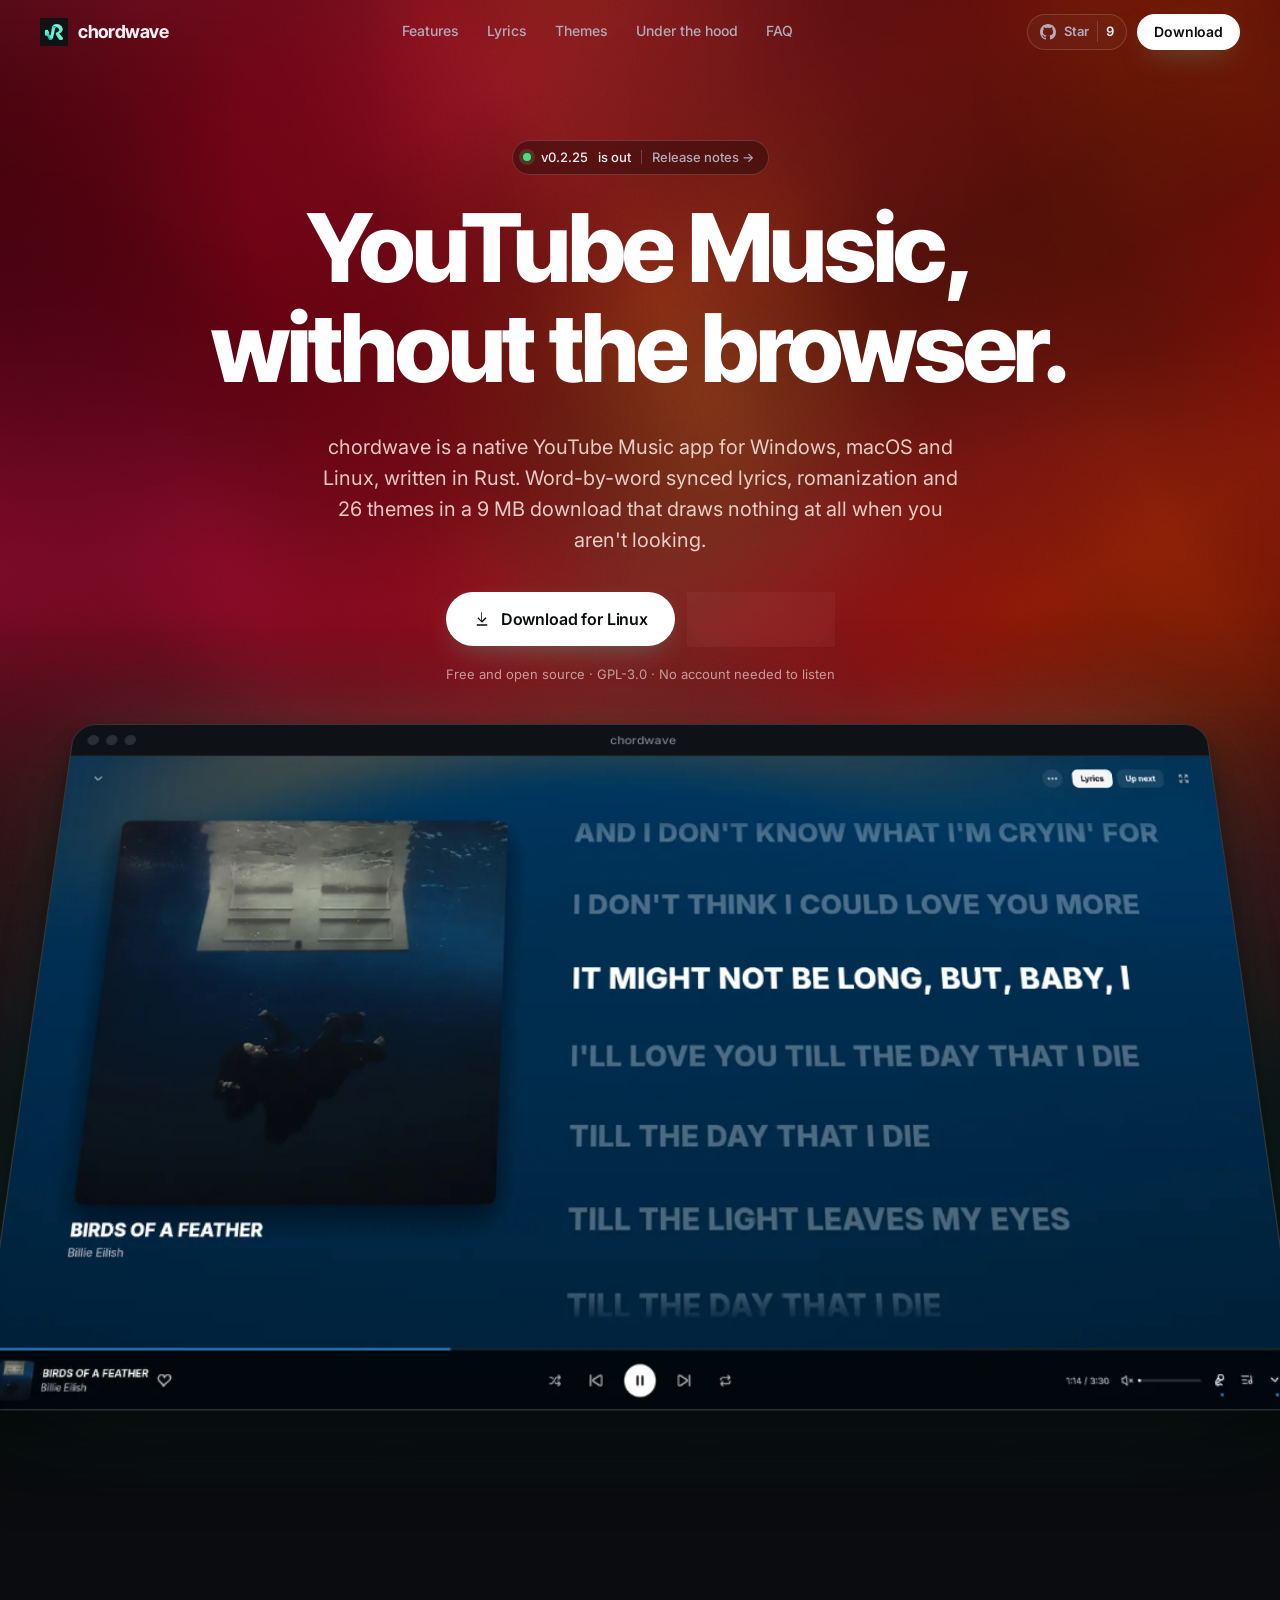
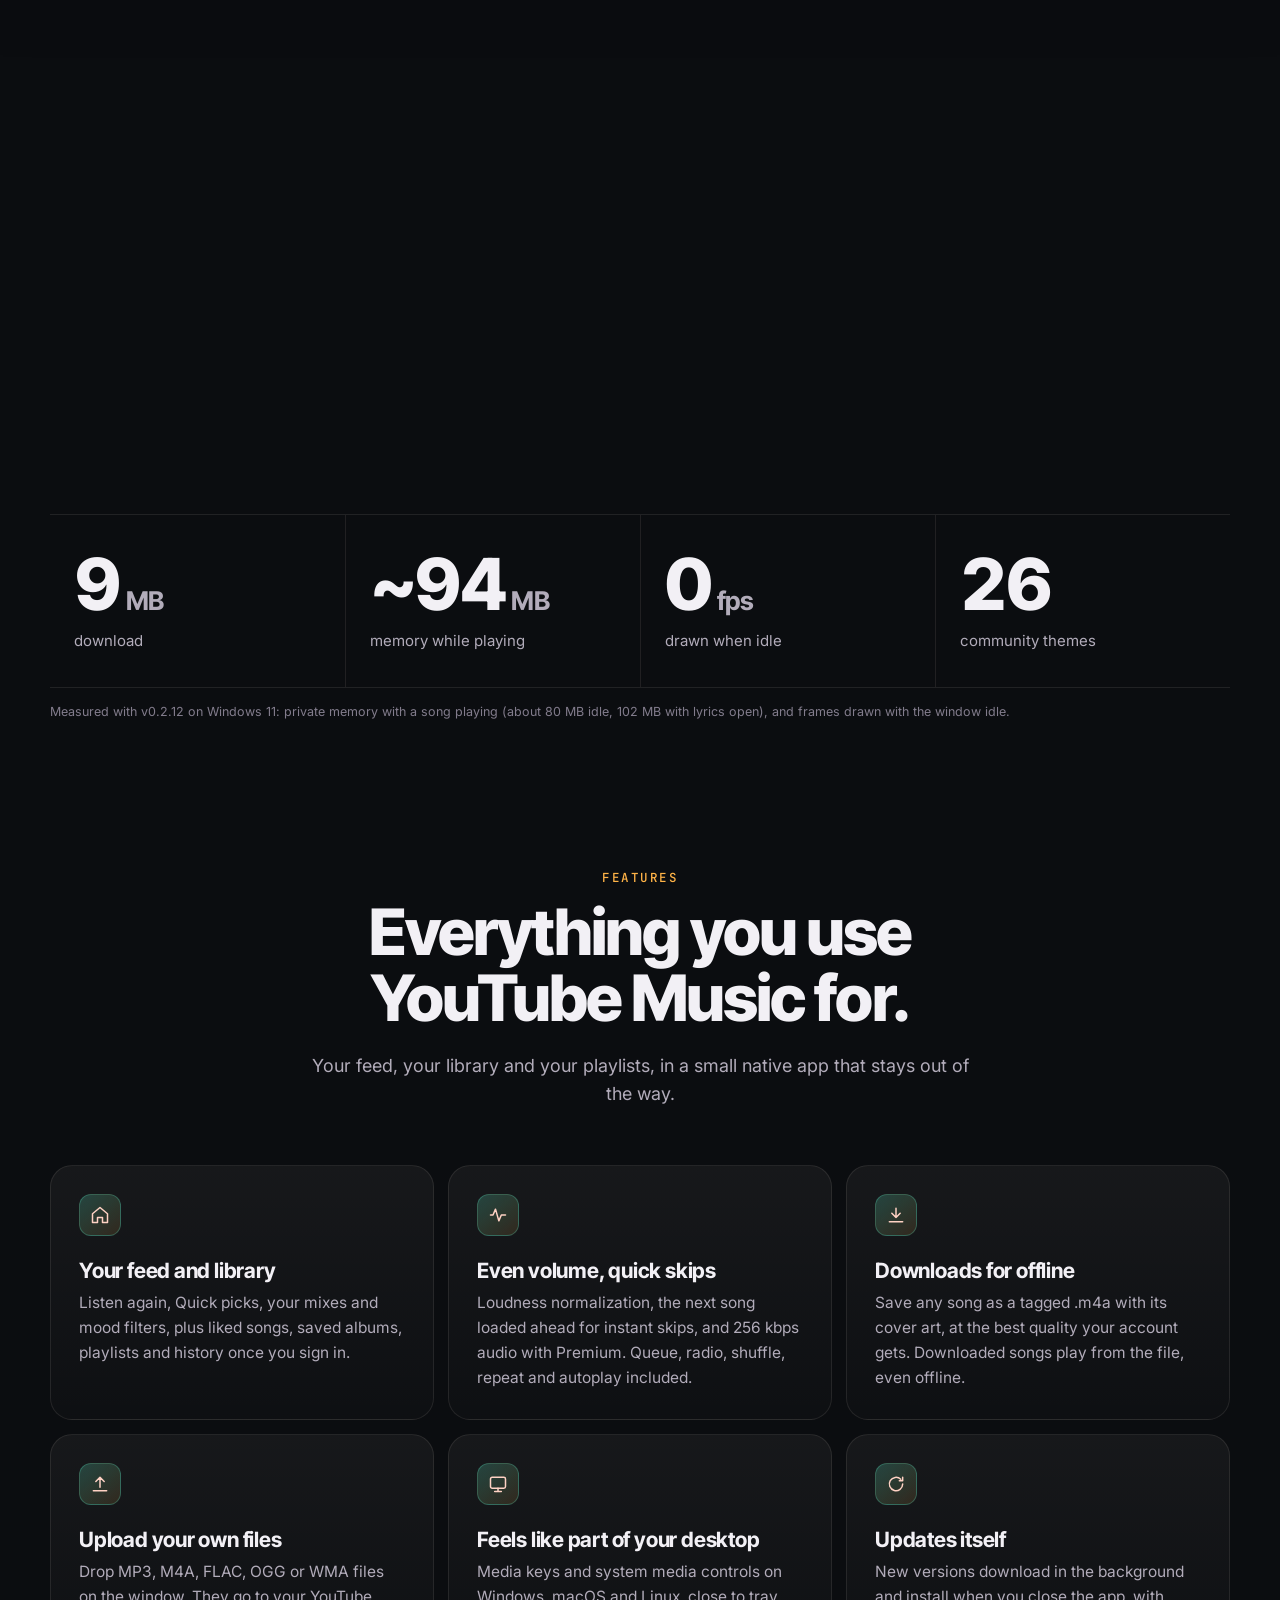
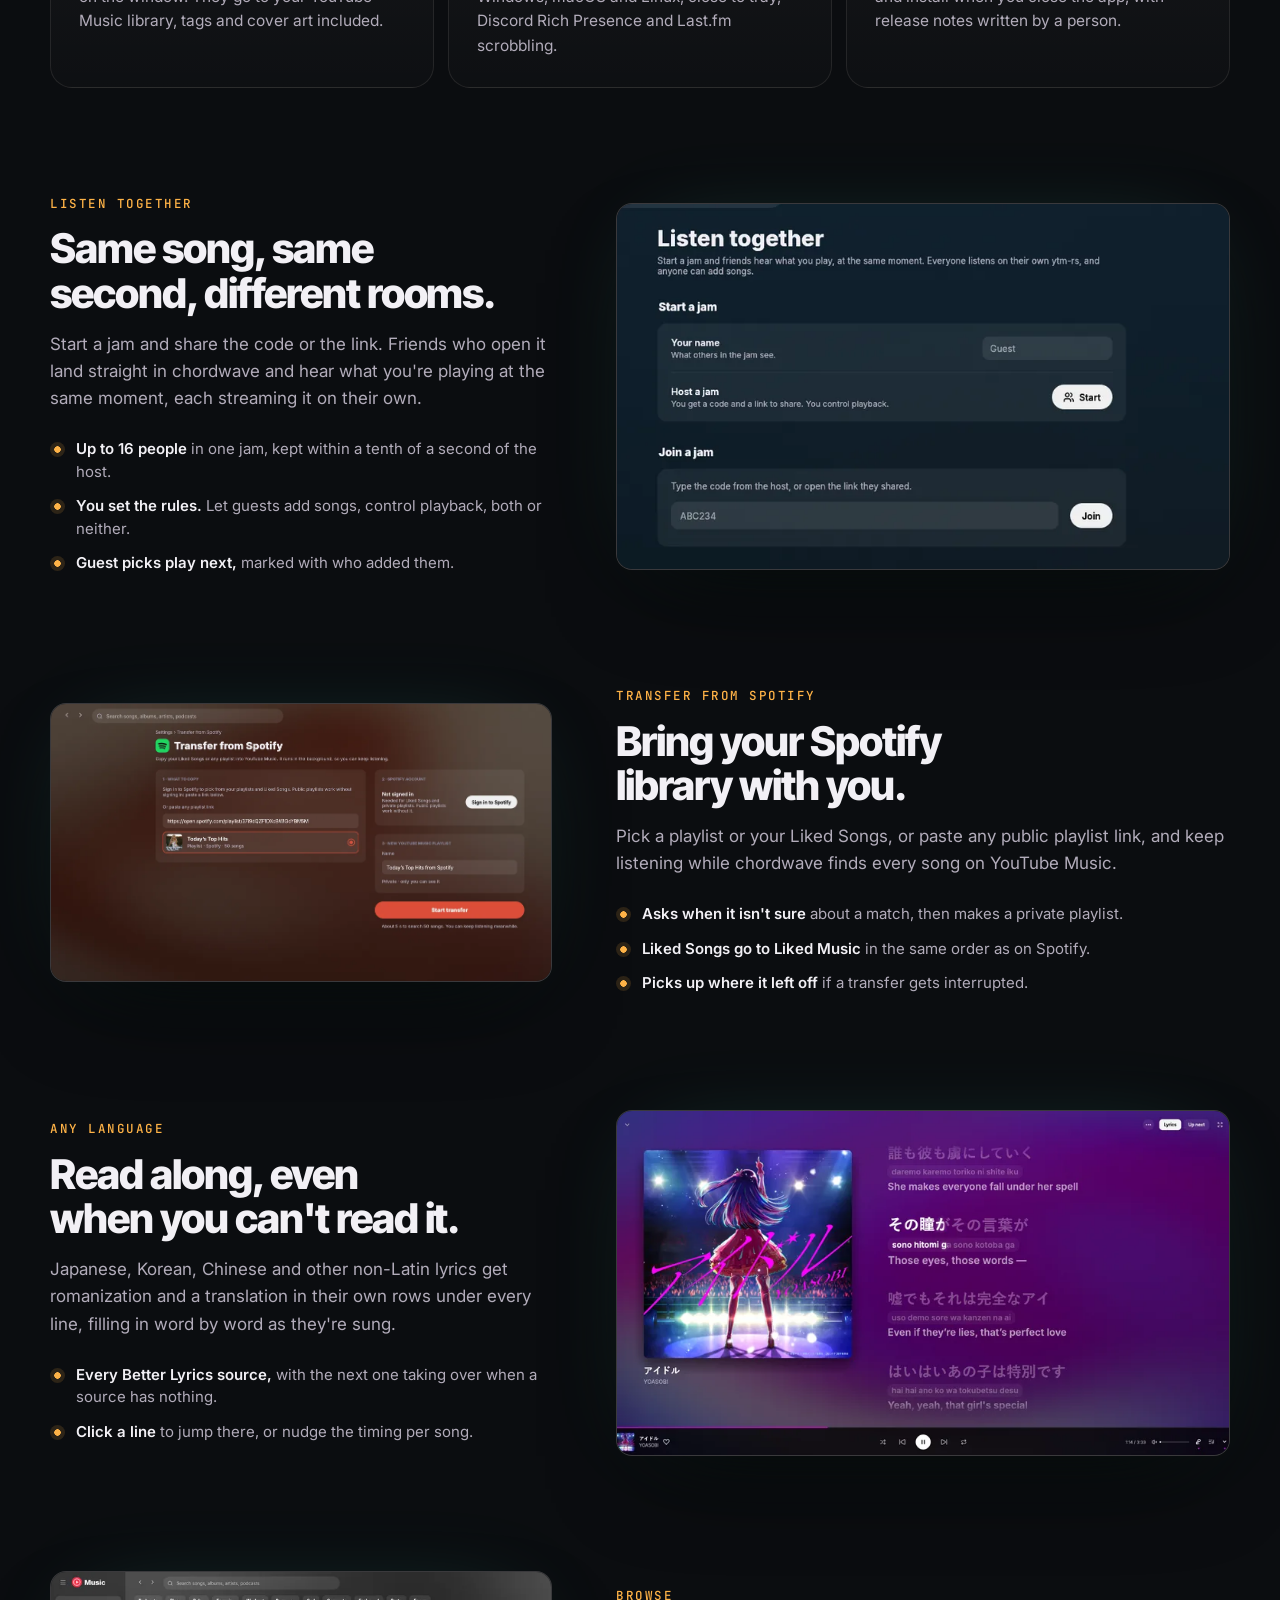
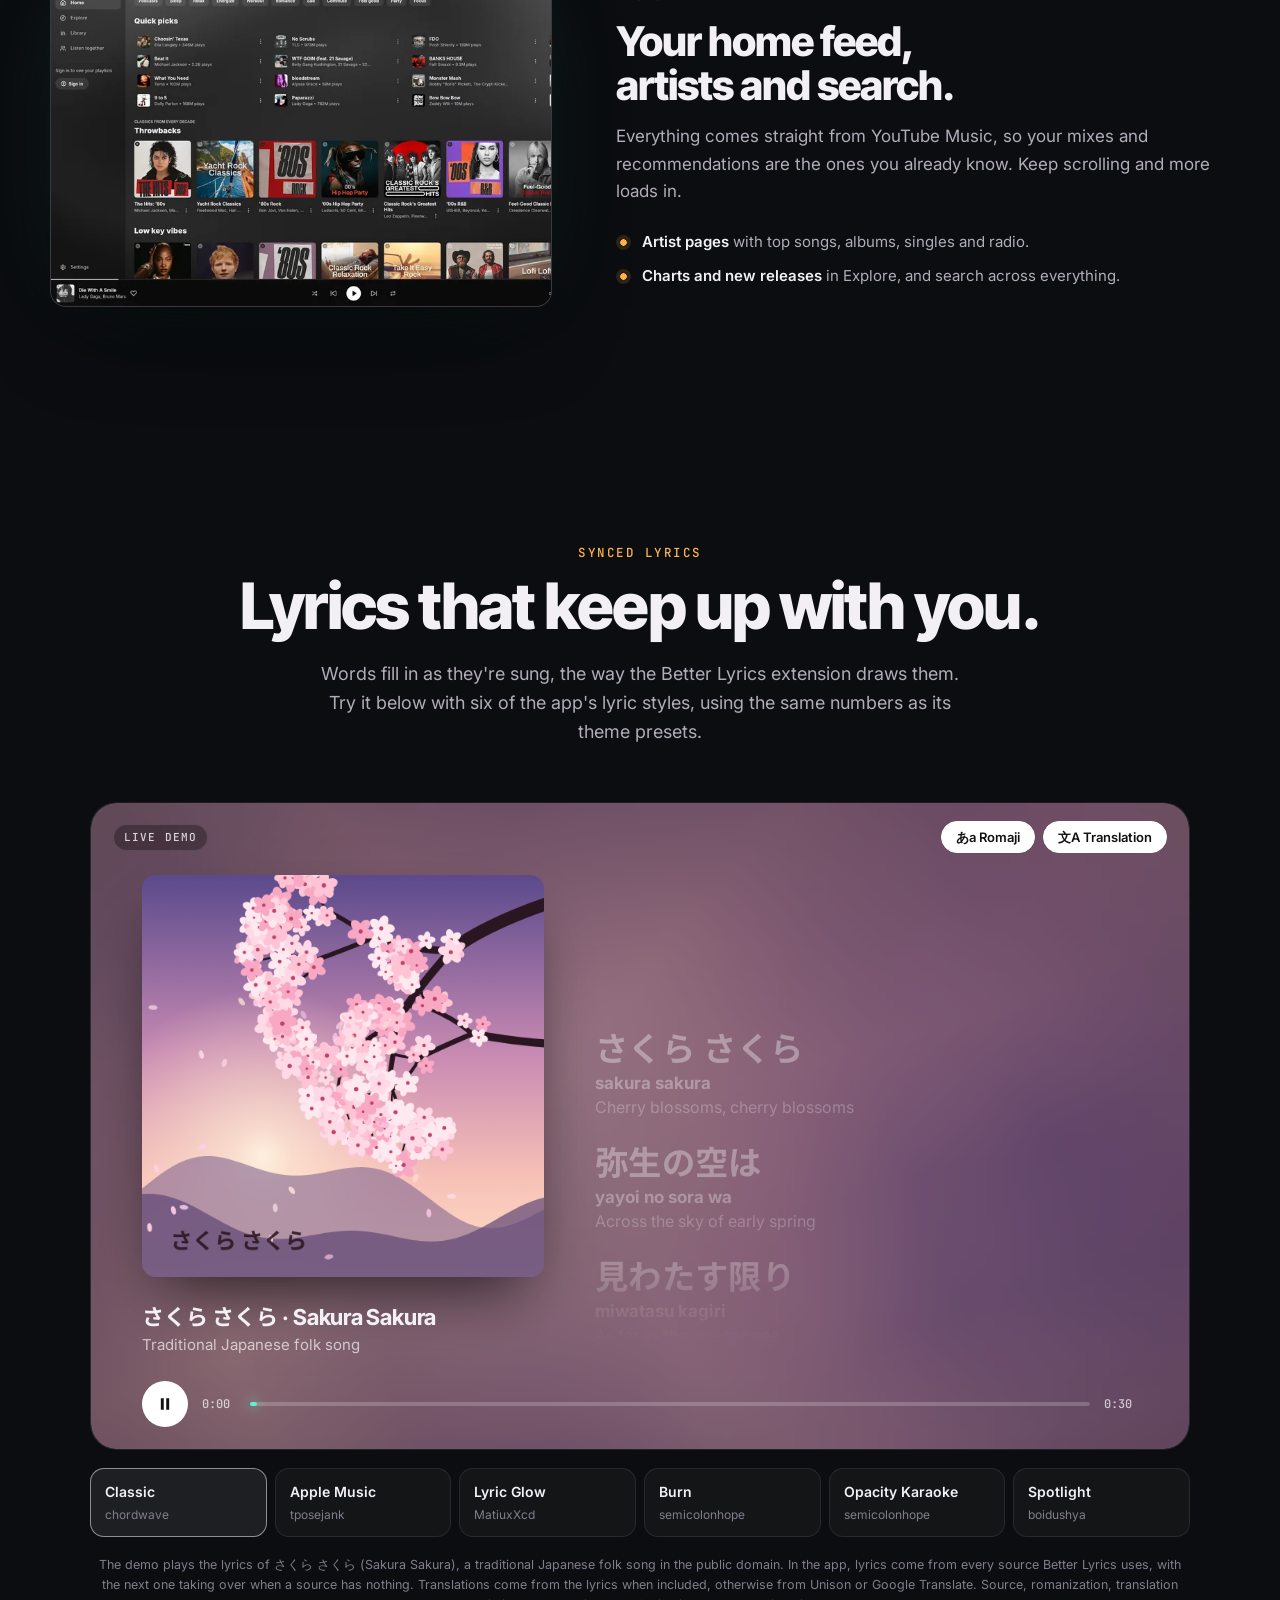
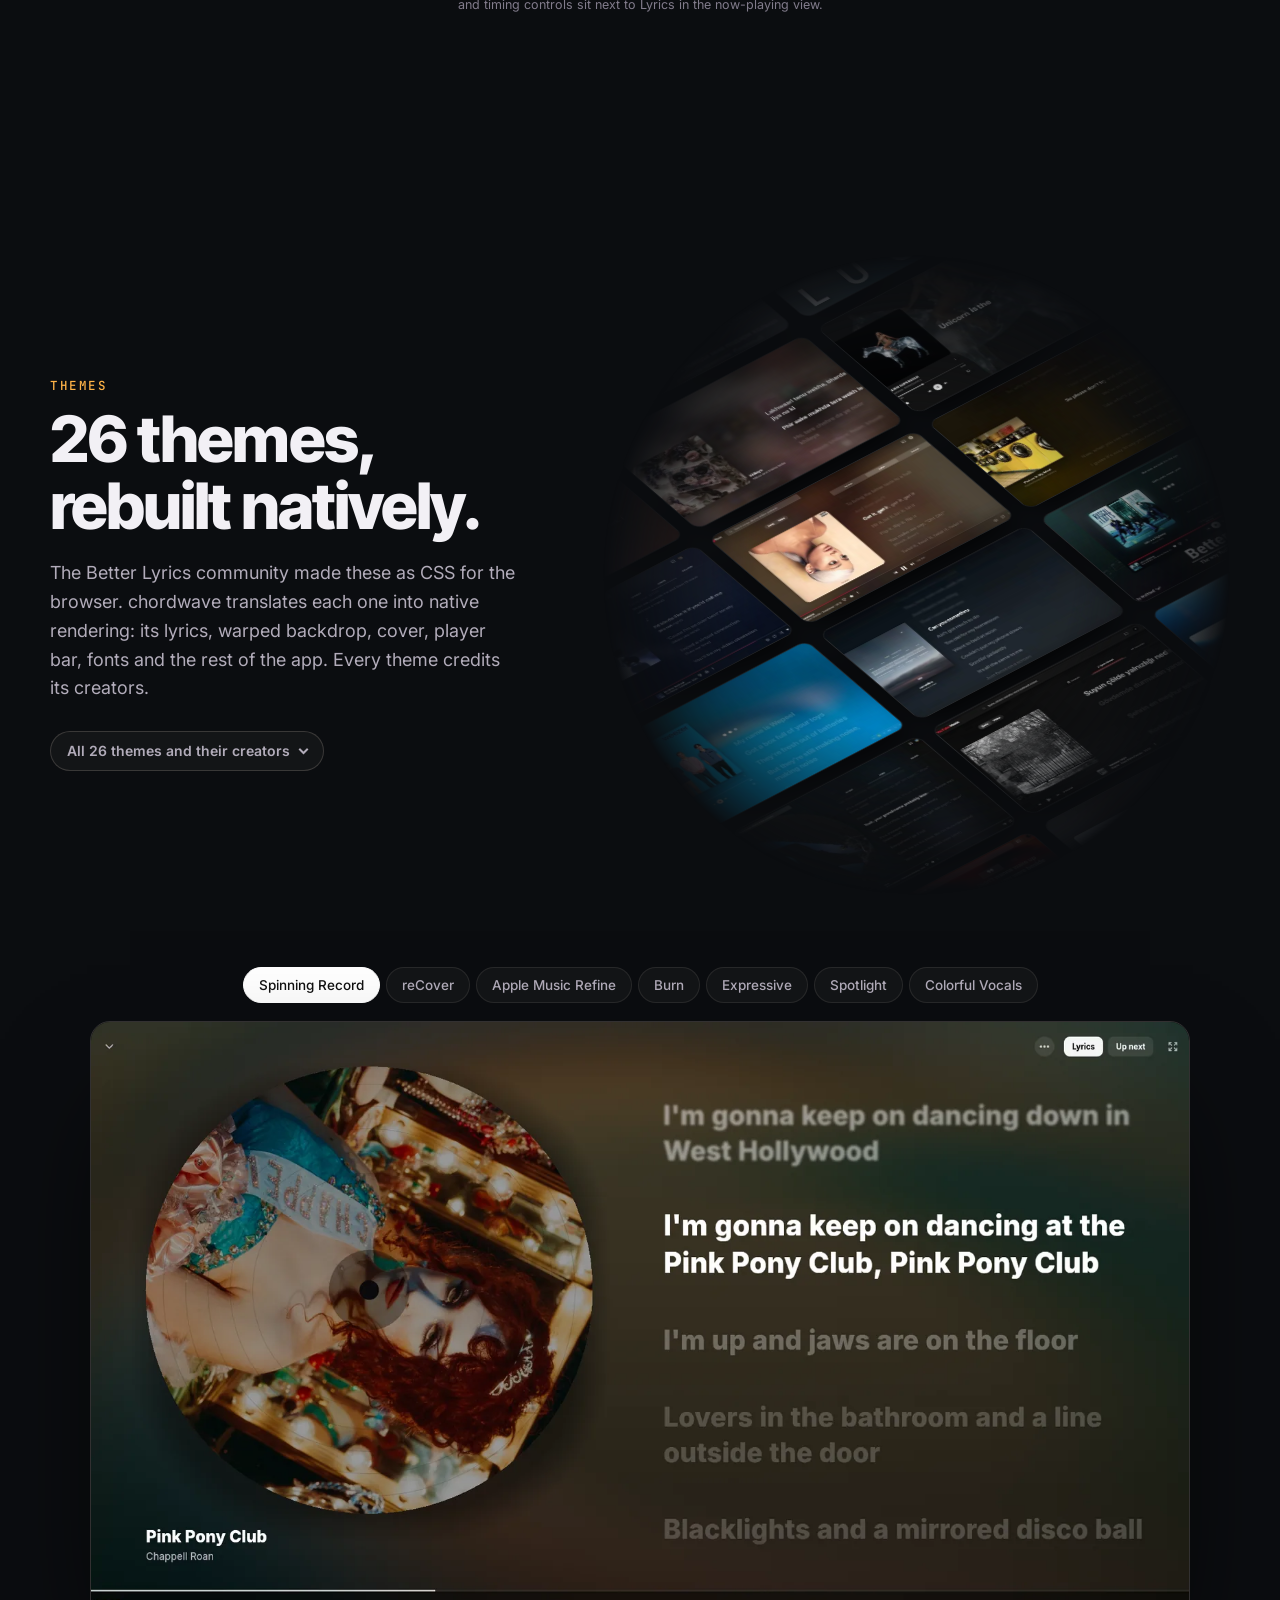
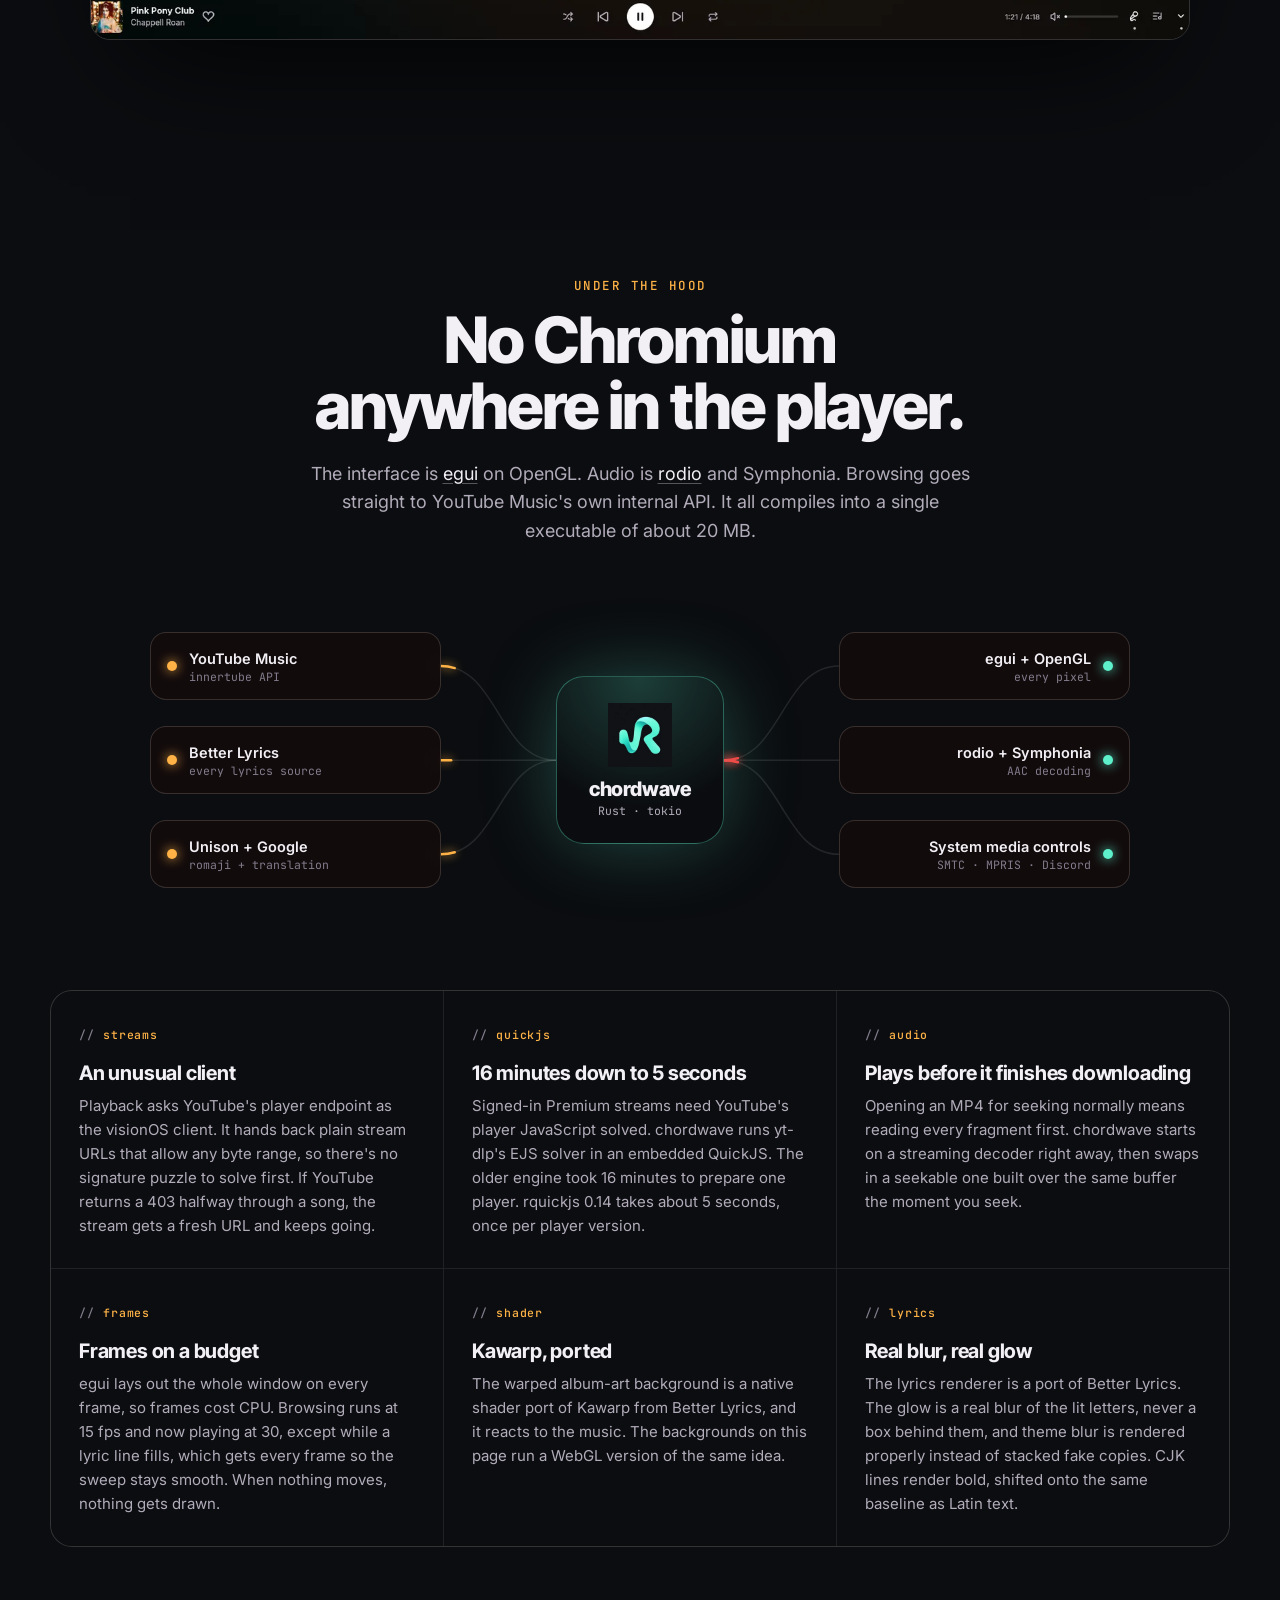
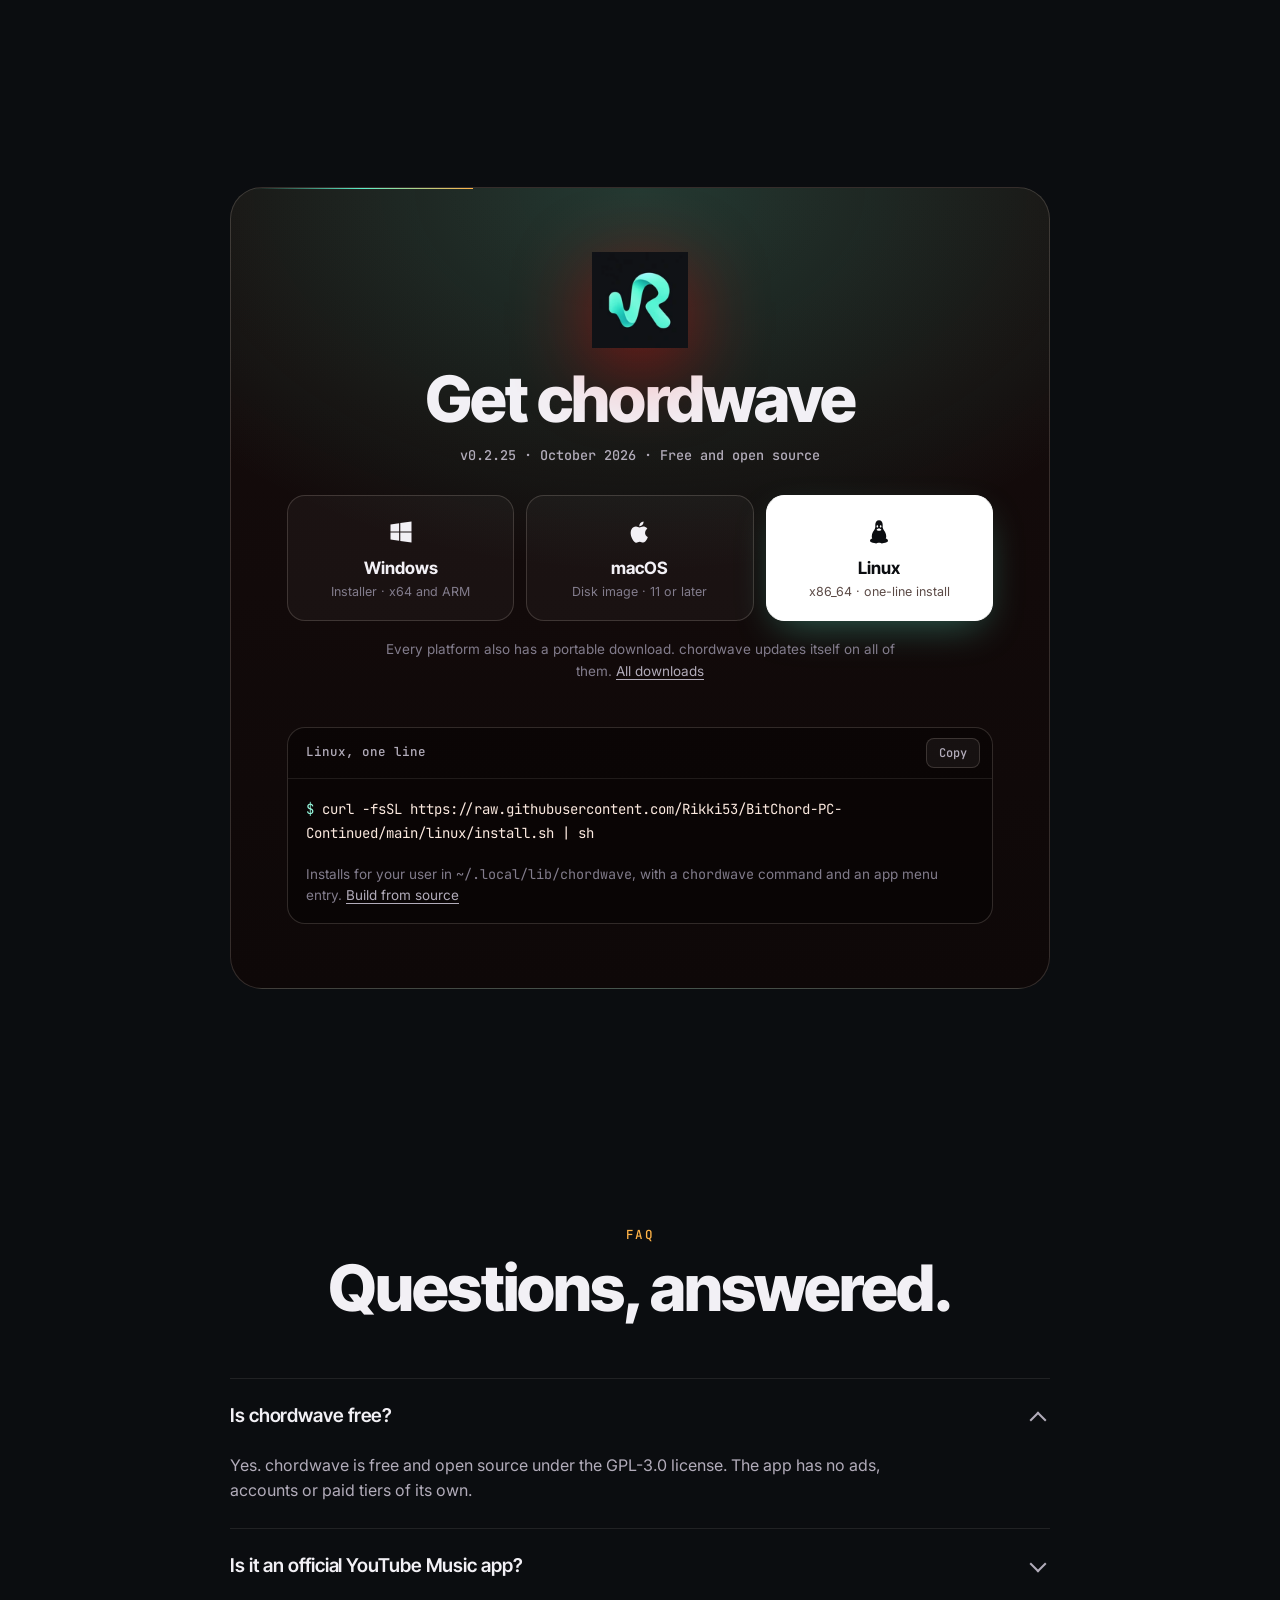
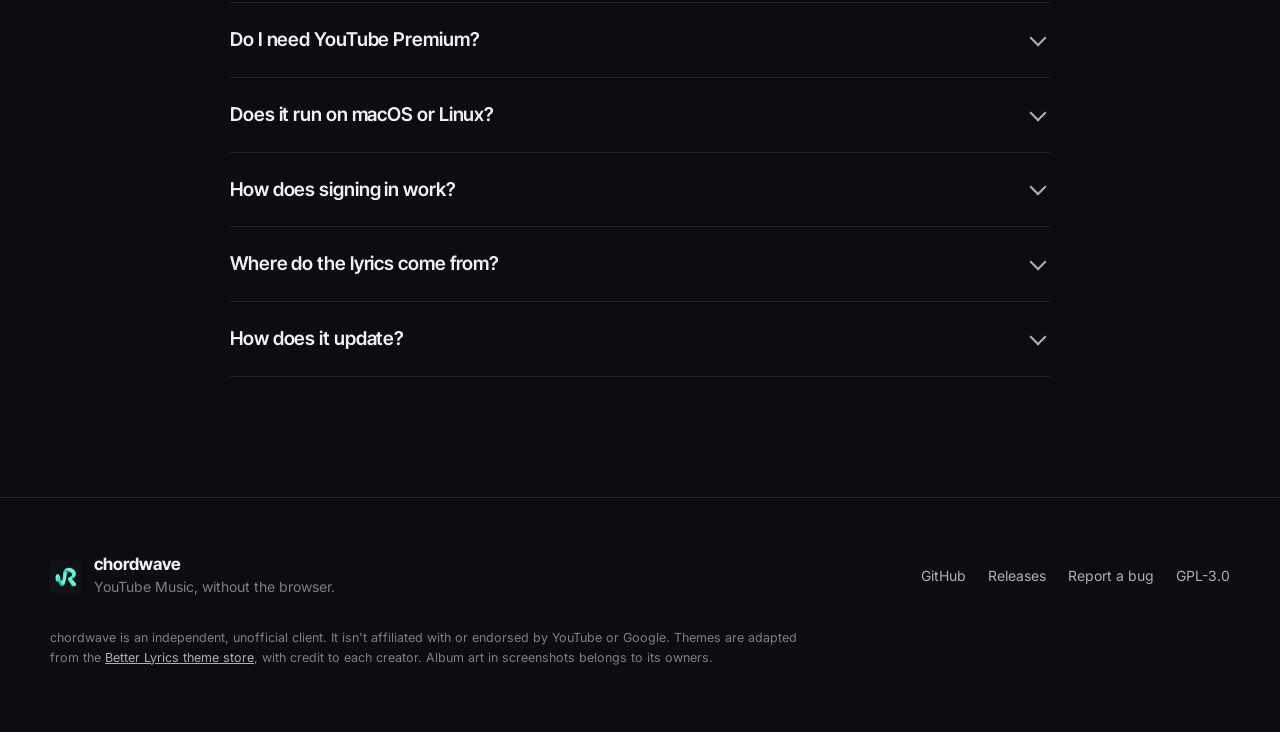
==== docs/index.html @ 3ac6ca69 "Rebrand to ChordWave Rename app, package and all user-facing strings from BitChord to ChordWave; min" ====
<!doctype html>
<html lang="en">
<head>
<meta charset="utf-8">
<meta name="viewport" content="width=device-width, initial-scale=1, viewport-fit=cover">
<title>chordwave: a fast, native YouTube Music desktop app for Windows, macOS and Linux</title>
<meta name="description" content="chordwave is a free, open-source YouTube Music desktop client written in Rust for Windows, macOS and Linux. A 9 MB download with word-by-word synced lyrics, romanization, 26 themes and no Electron.">
<meta name="keywords" content="YouTube Music desktop app, YouTube Music client, YouTube Music Windows, YouTube Music Mac, YouTube Music Linux, native YouTube Music player, Rust music player, egui, synced lyrics, romanized lyrics, Electron alternative, open source">
<link rel="canonical" href="https://rikki53.github.io/BitChord-PC-Continued/">
<meta name="robots" content="index, follow, max-image-preview:large">
<meta name="author" content="Rikki53">
<meta name="theme-color" content="#101216">
<meta name="color-scheme" content="dark">

<meta property="og:type" content="website">
<meta property="og:site_name" content="chordwave">
<meta property="og:title" content="chordwave: YouTube Music, without the browser">
<meta property="og:description" content="A native YouTube Music desktop app for Windows, macOS and Linux, written in Rust. Word-by-word synced lyrics with romanization, 26 themes, free and open source.">
<meta property="og:url" content="https://rikki53.github.io/BitChord-PC-Continued/">
<meta property="og:image" content="https://rikki53.github.io/BitChord-PC-Continued/og.png">
<meta property="og:image:width" content="1200">
<meta property="og:image:height" content="630">
<meta property="og:image:alt" content="chordwave, a native YouTube Music app, showing synced Japanese lyrics with romanization">
<meta name="twitter:card" content="summary_large_image">
<meta name="twitter:title" content="chordwave: YouTube Music, without the browser">
<meta name="twitter:description" content="A native YouTube Music desktop app for Windows, macOS and Linux, written in Rust. Word-by-word lyrics, 26 themes, open source.">
<meta name="twitter:image" content="https://rikki53.github.io/BitChord-PC-Continued/og.png">

<link rel="icon" href="favicon.ico" sizes="any">
<link rel="icon" type="image/png" sizes="32x32" href="favicon-32.png">
<link rel="apple-touch-icon" href="apple-touch-icon.png">
<link rel="manifest" href="site.webmanifest">

<link rel="preconnect" href="https://fonts.googleapis.com">
<link rel="preconnect" href="https://fonts.gstatic.com" crossorigin>
<link rel="stylesheet" href="https://fonts.googleapis.com/css2?family=Inter+Tight:wght@600;700;800;900&family=Inter:wght@400;500;600;700&family=JetBrains+Mono:wght@400;500&display=swap">
<link rel="stylesheet" href="https://fonts.googleapis.com/css2?family=Noto+Sans+JP:wght@500;700&display=swap&text=%E3%81%82%E3%81%84%E3%81%8B%E3%81%8F%E3%81%95%E3%81%96%E3%81%99%E3%81%9A%E3%81%9E%E3%81%9F%E3%81%AB%E3%81%AE%E3%81%AF%E3%81%BF%E3%82%84%E3%82%86%E3%82%89%E3%82%8A%E3%82%8B%E3%82%8F%E3%82%93%E5%87%BA%E5%8C%82%E5%BC%A5%E6%96%87%E7%94%9F%E7%A9%BA%E8%A6%8B%E9%99%90%E9%9B%B2A">
<link rel="stylesheet" href="vendor/lenis.css?v=__V__">
<link rel="stylesheet" href="styles.css?v=__V__">
<link rel="preload" as="image" href="img/app/now-playing-1600.webp" imagesrcset="img/app/now-playing-800.webp 800w, img/app/now-playing-1600.webp 1600w" imagesizes="(max-width: 1100px) 100vw, 1100px">

<script type="application/ld+json">
{
  "@context": "https://schema.org",
  "@graph": [
    {
      "@type": "SoftwareApplication",
      "@id": "https://rikki53.github.io/BitChord-PC-Continued/#app",
      "name": "chordwave",
      "alternateName": "chordwave YouTube Music client",
      "description": "A fast, lightweight, native YouTube Music desktop client written in Rust with egui and rodio. Word-by-word synced lyrics with romanization and translation, 26 themes, 256 kbps audio with Premium, uploads, listening together, Spotify playlist transfer, Discord Rich Presence and automatic updates.",
      "applicationCategory": "MultimediaApplication",
      "applicationSubCategory": "Music player",
      "operatingSystem": "Windows, macOS, Linux",
      "softwareVersion": "0.2.25",
      "url": "https://rikki53.github.io/BitChord-PC-Continued/",
      "downloadUrl": "https://github.com/Rikki53/BitChord-PC-Continued/releases/latest",
      "installUrl": "https://github.com/Rikki53/BitChord-PC-Continued/releases/latest",
      "license": "https://www.gnu.org/licenses/gpl-3.0.html",
      "isAccessibleForFree": true,
      "image": "https://rikki53.github.io/BitChord-PC-Continued/og.png",
      "screenshot": [
        "https://rikki53.github.io/BitChord-PC-Continued/img/app/now-playing-1600.webp",
        "https://rikki53.github.io/BitChord-PC-Continued/img/app/jp-1600.webp",
        "https://rikki53.github.io/BitChord-PC-Continued/img/app/spinning-record-1600.webp"
      ],
      "offers": { "@type": "Offer", "price": "0", "priceCurrency": "USD" },
      "author": { "@type": "Person", "name": "Rikki53", "url": "https://github.com/Rikki53" },
      "sameAs": ["https://github.com/Rikki53/BitChord-PC-Continued"]
    },
    {
      "@type": "SoftwareSourceCode",
      "name": "chordwave",
      "codeRepository": "https://github.com/Rikki53/BitChord-PC-Continued",
      "programmingLanguage": "Rust",
      "license": "https://www.gnu.org/licenses/gpl-3.0.html",
      "targetProduct": { "@id": "https://rikki53.github.io/BitChord-PC-Continued/#app" }
    },
    {
      "@type": "WebSite",
      "name": "chordwave",
      "url": "https://rikki53.github.io/BitChord-PC-Continued/"
    },
    {
      "@type": "FAQPage",
      "mainEntity": [
        { "@type": "Question", "name": "Is chordwave free?", "acceptedAnswer": { "@type": "Answer", "text": "Yes. chordwave is free and open source under the GPL-3.0 license. There are no ads, accounts or paid tiers in the app itself." } },
        { "@type": "Question", "name": "Is chordwave an official YouTube Music app?", "acceptedAnswer": { "@type": "Answer", "text": "No. chordwave is an unofficial client built by an independent developer. It talks to the same services music.youtube.com uses, so changes on YouTube's side can occasionally affect playback, sign-in or lyrics." } },
        { "@type": "Question", "name": "Do I need YouTube Premium to use chordwave?", "acceptedAnswer": { "@type": "Answer", "text": "No. You can browse, search and play without signing in. Signing in unlocks your home feed, library, likes and history. If your account has Premium, Premium-only songs play natively and everything plays at 256 kbps." } },
        { "@type": "Question", "name": "Does chordwave run on macOS or Linux?", "acceptedAnswer": { "@type": "Answer", "text": "Yes. Every release has a Windows installer, a macOS disk image for Apple silicon and Intel (macOS 11 or later), and a Linux build with a one-line installer. Each platform also has a portable download." } },
        { "@type": "Question", "name": "Where do the synced lyrics come from?", "acceptedAnswer": { "@type": "Answer", "text": "Synced lyrics come from every source the Better Lyrics extension uses, including Better Lyrics, Unison, Musixmatch and LRCLib. If one has nothing for a song, the next takes over. Romanization and translations for Japanese, Korean, Chinese and other non-Latin lyrics come from the lyrics when they include them, otherwise from Unison or Google Translate." } },
        { "@type": "Question", "name": "How does chordwave update?", "acceptedAnswer": { "@type": "Answer", "text": "The installed app checks GitHub for new releases, downloads them in the background and installs when you close it. You can also restart to update right away, or turn updates off in Settings." } }
      ]
    }
  ]
}
</script>
</head>
<body>
<a class="skip" href="#main">Skip to content</a>

<header class="nav" id="nav">
  <a class="nav__brand" href="#top" aria-label="chordwave home">
    <img src="icon-192.png" alt="" width="28" height="28">
    <span>chordwave</span>
  </a>
  <nav class="nav__links" aria-label="Sections">
    <a href="#features">Features</a>
    <a href="#lyrics">Lyrics</a>
    <a href="#themes">Themes</a>
    <a href="#engine">Under the hood</a>
    <a href="#faq">FAQ</a>
  </nav>
  <div class="nav__actions">
    <a class="gh-pill" href="https://github.com/Rikki53/BitChord-PC-Continued" rel="noopener" aria-label="chordwave on GitHub">
      <svg viewBox="0 0 16 16" width="16" height="16" aria-hidden="true"><path fill="currentColor" d="M8 0C3.58 0 0 3.58 0 8c0 3.54 2.29 6.53 5.47 7.59.4.07.55-.17.55-.38 0-.19-.01-.82-.01-1.49-2.01.37-2.53-.49-2.69-.94-.09-.23-.48-.94-.82-1.13-.28-.15-.68-.52-.01-.53.63-.01 1.08.58 1.23.82.72 1.21 1.87.87 2.33.66.07-.52.28-.87.51-1.07-1.78-.2-3.64-.89-3.64-3.95 0-.87.31-1.59.82-2.15-.08-.2-.36-1.02.08-2.12 0 0 .67-.21 2.2.82.64-.18 1.32-.27 2-.27.68 0 1.36.09 2 .27 1.53-1.04 2.2-.82 2.2-.82.44 1.1.16 1.92.08 2.12.51.56.82 1.27.82 2.15 0 3.07-1.87 3.75-3.65 3.95.29.25.54.73.54 1.48 0 1.07-.01 1.93-.01 2.2 0 .21.15.46.55.38A8.013 8.013 0 0016 8c0-4.42-3.58-8-8-8z"/></svg>
      <span class="gh-pill__label">Star</span>
      <span class="gh-pill__count" data-stars>9</span>
    </a>
    <a class="btn btn--sm btn--primary" href="#download">Download</a>
  </div>
</header>

<main id="main">

<!-- ============ HERO ============ -->
<section class="hero" id="top" aria-labelledby="hero-title">
  <canvas class="hero__bg" data-warp="hero" aria-hidden="true"></canvas>
  <div class="hero__grain" aria-hidden="true"></div>
  <div class="hero__inner">
    <a class="chip" href="https://github.com/Rikki53/BitChord-PC-Continued/releases/latest" rel="noopener">
      <span class="chip__dot"></span>
      <span data-version>v0.2.25</span> is out
      <span class="chip__sep"></span>
      <span class="chip__more">Release notes →</span>
    </a>
    <h1 class="hero__title karaoke" id="hero-title">
      <span class="kline"><span class="kw">YouTube</span> <span class="kw">Music,</span></span>
      <span class="kline"><span class="kw">without</span> <span class="kw">the</span> <span class="kw">browser.</span></span>
    </h1>
    <p class="hero__sub">
      chordwave is a native YouTube Music app for Windows, macOS and Linux, written in Rust. Word-by-word synced lyrics, romanization and 26 themes in a 9&nbsp;MB download that draws nothing at all when you aren't looking.
    </p>
    <div class="hero__cta">
      <a class="btn btn--primary btn--lg" href="#download" data-dl>
        <svg viewBox="0 0 24 24" width="18" height="18" aria-hidden="true"><path fill="currentColor" d="M12 3v11.17l4.59-4.58L18 11l-6 6-6-6 1.41-1.41L11 14.17V3zM5 19h14v2H5z"/></svg>
        <span data-os-label>Download</span>
      </a>
      <a class="btn btn--ghost btn--lg" href="https://github.com/Rikki53/BitChord-PC-Continued" rel="noopener">View source</a>
    </div>
    <p class="hero__meta">Free and open source · GPL-3.0 · No account needed to listen</p>
  </div>

  <div class="scrollframe" data-scrollframe>
    <div class="scrollframe__stage">
      <figure class="device" data-device>
        <div class="device__bar" aria-hidden="true"><i></i><i></i><i></i><span>chordwave</span></div>
        <img src="img/app/now-playing-1600.webp" srcset="img/app/now-playing-800.webp 800w, img/app/now-playing-1600.webp 1600w" sizes="(max-width: 1100px) 100vw, 1100px" width="1600" height="881" alt="chordwave now playing BIRDS OF A FEATHER by Billie Eilish, with word-by-word synced lyrics over an animated album-art background" fetchpriority="high">
      </figure>
    </div>
  </div>
</section>

<!-- ============ STATS ============ -->
<section class="stats" aria-label="By the numbers">
  <div class="stats__grid">
    <div class="stat"><span class="stat__num"><b data-tick="9">0</b><small>MB</small></span><span class="stat__label">download</span></div>
    <div class="stat"><span class="stat__num"><b data-tick="94" data-prefix="~">0</b><small>MB</small></span><span class="stat__label">memory while playing</span></div>
    <div class="stat"><span class="stat__num"><b data-tick="0">0</b><small>fps</small></span><span class="stat__label">drawn when idle</span></div>
    <div class="stat"><span class="stat__num"><b data-tick="26">0</b></span><span class="stat__label">community themes</span></div>
  </div>
  <p class="stats__note">Measured with v0.2.12 on Windows 11: private memory with a song playing (about 80&nbsp;MB idle, 102&nbsp;MB with lyrics open), and frames drawn with the window idle.</p>
</section>

<!-- ============ FEATURES ============ -->
<section class="section" id="features" aria-labelledby="features-title">
  <div class="section__head">
    <p class="eyebrow">Features</p>
    <h2 id="features-title">Everything you use YouTube Music for.</h2>
    <p class="lede">Your feed, your library and your playlists, in a small native app that stays out of the way.</p>
  </div>

  <div class="bento">
    <article class="card" data-glow>
      <span class="card__icon" aria-hidden="true"><svg viewBox="0 0 24 24"><path d="M3 10.5 12 3l9 7.5V21h-6v-6H9v6H3z"/></svg></span>
      <h3>Your feed and library</h3>
      <p>Listen again, Quick picks, your mixes and mood filters, plus liked songs, saved albums, playlists and history once you sign in.</p>
    </article>
    <article class="card" data-glow>
      <span class="card__icon" aria-hidden="true"><svg viewBox="0 0 24 24"><path d="M3 12h3l3-7 4 14 3-7h5"/></svg></span>
      <h3>Even volume, quick skips</h3>
      <p>Loudness normalization, the next song loaded ahead for instant skips, and 256 kbps audio with Premium. Queue, radio, shuffle, repeat and autoplay included.</p>
    </article>
    <article class="card" data-glow>
      <span class="card__icon" aria-hidden="true"><svg viewBox="0 0 24 24"><path d="M12 4v11m0 0-5-5m5 5 5-5M4 20h16"/></svg></span>
      <h3>Downloads for offline</h3>
      <p>Save any song as a tagged .m4a with its cover art, at the best quality your account gets. Downloaded songs play from the file, even offline.</p>
    </article>
    <article class="card" data-glow>
      <span class="card__icon" aria-hidden="true"><svg viewBox="0 0 24 24"><path d="M12 16V4m0 0-5 5m5-5 5 5M4 20h16"/></svg></span>
      <h3>Upload your own files</h3>
      <p>Drop MP3, M4A, FLAC, OGG or WMA files on the window. They go to your YouTube Music library, tags and cover art included.</p>
    </article>
    <article class="card" data-glow>
      <span class="card__icon" aria-hidden="true"><svg viewBox="0 0 24 24"><rect x="3" y="4" width="18" height="13" rx="2"/><path d="M8 21h8M12 17v4"/></svg></span>
      <h3>Feels like part of your desktop</h3>
      <p>Media keys and system media controls on Windows, macOS and Linux, close to tray, Discord Rich Presence and Last.fm scrobbling.</p>
    </article>
    <article class="card" data-glow>
      <span class="card__icon" aria-hidden="true"><svg viewBox="0 0 24 24"><path d="M20 12a8 8 0 1 1-2.34-5.66M20 4v4h-4"/></svg></span>
      <h3>Updates itself</h3>
      <p>New versions download in the background and install when you close the app, with release notes written by a person.</p>
    </article>
  </div>

  <div class="rows">
    <article class="row">
      <div class="row__copy">
        <p class="eyebrow">Listen together</p>
        <h3>Same song, same second, different rooms.</h3>
        <p>Start a jam and share the code or the link. Friends who open it land straight in chordwave and hear what you're playing at the same moment, each streaming it on their own.</p>
        <ul class="feat__list">
          <li><b>Up to 16 people</b> in one jam, kept within a tenth of a second of the host.</li>
          <li><b>You set the rules.</b> Let guests add songs, control playback, both or neither.</li>
          <li><b>Guest picks play next,</b> marked with who added them.</li>
        </ul>
      </div>
      <figure class="row__shot">
        <img src="img/app/jam-770.webp" srcset="img/app/jam-385.webp 385w, img/app/jam-770.webp 770w" sizes="(max-width: 900px) 92vw, 620px" width="770" height="459" loading="lazy" alt="The Listen together page in chordwave: host a jam with your name, or join one with a code">
      </figure>
    </article>

    <article class="row row--flip">
      <div class="row__copy">
        <p class="eyebrow">Transfer from Spotify</p>
        <h3>Bring your Spotify library with you.</h3>
        <p>Pick a playlist or your Liked Songs, or paste any public playlist link, and keep listening while chordwave finds every song on YouTube Music.</p>
        <ul class="feat__list">
          <li><b>Asks when it isn't sure</b> about a match, then makes a private playlist.</li>
          <li><b>Liked Songs go to Liked Music</b> in the same order as on Spotify.</li>
          <li><b>Picks up where it left off</b> if a transfer gets interrupted.</li>
        </ul>
      </div>
      <figure class="row__shot">
        <img src="img/app/transfer-1105.webp" srcset="img/app/transfer-553.webp 553w, img/app/transfer-1105.webp 1105w" sizes="(max-width: 900px) 92vw, 620px" width="1105" height="612" loading="lazy" alt="The Transfer from Spotify page in chordwave with a public playlist link pasted in, Today&apos;s Top Hits picked, and the new YouTube Music playlist named after it">
      </figure>
    </article>

    <article class="row">
      <div class="row__copy">
        <p class="eyebrow">Any language</p>
        <h3>Read along, even when you can't read it.</h3>
        <p>Japanese, Korean, Chinese and other non-Latin lyrics get romanization and a translation in their own rows under every line, filling in word by word as they're sung.</p>
        <ul class="feat__list">
          <li><b>Every Better Lyrics source,</b> with the next one taking over when a source has nothing.</li>
          <li><b>Click a line</b> to jump there, or nudge the timing per song.</li>
        </ul>
      </div>
      <figure class="row__shot">
        <img src="img/app/jp-1600.webp" srcset="img/app/jp-800.webp 800w, img/app/jp-1600.webp 1600w" sizes="(max-width: 900px) 92vw, 620px" width="1600" height="900" loading="lazy" alt="Now playing アイドル (Idol) by YOASOBI, with Japanese lyrics filling word by word, romaji in a pill and an English translation under each line">
      </figure>
    </article>

    <article class="row row--flip">
      <div class="row__copy">
        <p class="eyebrow">Browse</p>
        <h3>Your home feed, artists and search.</h3>
        <p>Everything comes straight from YouTube Music, so your mixes and recommendations are the ones you already know. Keep scrolling and more loads in.</p>
        <ul class="feat__list">
          <li><b>Artist pages</b> with top songs, albums, singles and radio.</li>
          <li><b>Charts and new releases</b> in Explore, and search across everything.</li>
        </ul>
      </div>
      <figure class="row__shot">
        <img src="img/app/home-tall-1440.webp" srcset="img/app/home-tall-720.webp 720w, img/app/home-tall-1440.webp 1440w" sizes="(max-width: 900px) 92vw, 620px" width="1440" height="960" loading="lazy" alt="chordwave home page with mood filters, Quick picks and throwback mixes">
      </figure>
    </article>
  </div>
</section>

<!-- ============ LYRICS DEMO ============ -->
<section class="section lyrics" id="lyrics" aria-labelledby="lyrics-title">
  <div class="section__head">
    <p class="eyebrow">Synced lyrics</p>
    <h2 id="lyrics-title">Lyrics that keep up with you.</h2>
    <p class="lede">Words fill in as they're sung, the way the Better Lyrics extension draws them. Try it below with six of the app's lyric styles, using the same numbers as its theme presets.</p>
  </div>

  <div class="player" data-player data-theme="classic">
    <canvas class="player__bg" data-warp="player" aria-hidden="true"></canvas>
    <div class="player__scrim" aria-hidden="true"></div>
    <div class="player__top">
      <span class="player__badge">Live demo</span>
      <div class="player__toggles">
        <button class="pill" type="button" data-toggle="romaji" aria-pressed="true">あa Romaji</button>
        <button class="pill" type="button" data-toggle="trans" aria-pressed="true">文A Translation</button>
      </div>
    </div>
    <div class="player__body">
      <div class="player__art">
        <canvas class="player__cover" data-cover width="512" height="512" role="img" aria-label="Cherry blossom artwork for Sakura Sakura"></canvas>
        <div class="player__meta">
          <strong lang="ja">さくら さくら <span lang="en">· Sakura Sakura</span></strong>
          <span>Traditional Japanese folk song</span>
        </div>
      </div>
      <div class="player__lyrics" data-lyrics aria-live="off">
        <div class="lyr__track" data-track></div>
      </div>
    </div>
    <div class="player__bar">
      <button class="playbtn" type="button" data-play aria-label="Pause">
        <svg class="i-pause" viewBox="0 0 24 24" width="20" height="20" aria-hidden="true"><path fill="currentColor" d="M7 5h3.5v14H7zM13.5 5H17v14h-3.5z"/></svg>
        <svg class="i-play" viewBox="0 0 24 24" width="20" height="20" aria-hidden="true"><path fill="currentColor" d="M8 5.5v13l11-6.5z"/></svg>
      </button>
      <span class="player__time" data-time>0:00</span>
      <div class="player__progress" data-progress role="slider" aria-label="Seek" aria-valuemin="0" aria-valuemax="100" aria-valuenow="0" tabindex="0"><i data-fill></i></div>
      <span class="player__time" data-dur>0:30</span>
    </div>
  </div>

  <div class="themepick" role="radiogroup" aria-label="Lyric style">
    <button type="button" role="radio" aria-checked="true" data-style="classic"><b>Classic</b><span>chordwave</span></button>
    <button type="button" role="radio" aria-checked="false" data-style="apple"><b>Apple Music</b><span>tposejank</span></button>
    <button type="button" role="radio" aria-checked="false" data-style="glow"><b>Lyric Glow</b><span>MatiuxXcd</span></button>
    <button type="button" role="radio" aria-checked="false" data-style="burn"><b>Burn</b><span>semicolonhope</span></button>
    <button type="button" role="radio" aria-checked="false" data-style="karaoke"><b>Opacity Karaoke</b><span>semicolonhope</span></button>
    <button type="button" role="radio" aria-checked="false" data-style="spotlight"><b>Spotlight</b><span>boidushya</span></button>
  </div>
  <p class="fineprint">The demo plays the lyrics of さくら さくら (Sakura Sakura), a traditional Japanese folk song in the public domain. In the app, lyrics come from every source Better Lyrics uses, with the next one taking over when a source has nothing. Translations come from the lyrics when included, otherwise from Unison or Google Translate. Source, romanization, translation and timing controls sit next to Lyrics in the now-playing view.</p>
</section>

<!-- ============ THEMES ============ -->
<section class="section themes" id="themes" aria-labelledby="themes-title">
  <div class="themes__split">
    <div class="themes__copy">
      <p class="eyebrow">Themes</p>
      <h2 id="themes-title">26 themes, rebuilt natively.</h2>
      <p class="lede">The Better Lyrics community made these as CSS for the browser. chordwave translates each one into native rendering: its lyrics, warped backdrop, cover, player bar, fonts and the rest of the app. Every theme credits its creators.</p>
      <details class="themes__all">
      <summary>All 26 themes and their creators</summary>
      <ul class="themes__names" aria-label="Included themes">
        <li><b>Apple Music</b><span>tposejank</span></li>
        <li><b>Apple Music Refine</b><span>ankit008-mishra</span></li>
        <li><b>AppleTify</b><span>a-dogann</span></li>
        <li><b>Better-YTM</b><span>WolftheE</span></li>
        <li><b>Burn</b><span>semicolonhope</span></li>
        <li><b>Clarity</b><span>Al Farrizi</span></li>
        <li><b>Colorful Vocals</b><span>adaliea</span></li>
        <li><b>Darky</b><span>ankit008-mishra</span></li>
        <li><b>Dynamic Background</b><span>chengggit</span></li>
        <li><b>EqualTweaks</b><span>thejosuep</span></li>
        <li><b>Even Better Lyrics Plus</b><span>boidushya, noah</span></li>
        <li><b>Expressive</b><span>decipher3114</span></li>
        <li><b>Glassy Blur</b><span>ankit008-mishra</span></li>
        <li><b>Lucid</b><span>drago-oo</span></li>
        <li><b>Lyric Glow</b><span>MatiuxXcd</span></li>
        <li><b>Minimal</b><span>semicolonhope</span></li>
        <li><b>Minimalism Music</b><span>notacoderlols</span></li>
        <li><b>ModernPlayer</b><span>snw-mint</span></li>
        <li><b>Opacity Based Karaoke</b><span>semicolonhope</span></li>
        <li><b>reCover</b><span>mukeenanyafiq</span></li>
        <li><b>Spicy for YouTube Music</b><span>olafix52</span></li>
        <li><b>Spinning Record</b><span>Xtremerspro</span></li>
        <li><b>Spotifont</b><span>mukeenanyafiq</span></li>
        <li><b>Spotlight</b><span>boidushya</span></li>
        <li><b>Sustain</b><span>boidushya</span></li>
        <li><b>YouTube TV</b><span>mukeenanyafiq</span></li>
      </ul>
      </details>
    </div>
    <div class="marquee3d" aria-hidden="true">
      <div class="marquee3d__plane">
        <div class="marquee3d__col" style="--dur:46s">
          <img src="img/themes/apple-music.webp" alt="" width="480" height="300" decoding="async">
          <img src="img/themes/clarity-theme.webp" alt="" width="480" height="300" decoding="async">
          <img src="img/themes/eblp.webp" alt="" width="480" height="300" decoding="async">
          <img src="img/themes/minimal.webp" alt="" width="480" height="300" decoding="async">
          <img src="img/themes/spicy-for-ytm.webp" alt="" width="480" height="300" decoding="async">
          <img src="img/themes/youtube-tv-theme.webp" alt="" width="480" height="300" decoding="async">
          <img src="img/themes/apple-music.webp" alt="" width="480" height="300" decoding="async">
          <img src="img/themes/clarity-theme.webp" alt="" width="480" height="300" decoding="async">
          <img src="img/themes/eblp.webp" alt="" width="480" height="300" decoding="async">
          <img src="img/themes/minimal.webp" alt="" width="480" height="300" decoding="async">
          <img src="img/themes/spicy-for-ytm.webp" alt="" width="480" height="300" decoding="async">
          <img src="img/themes/youtube-tv-theme.webp" alt="" width="480" height="300" decoding="async">
          <img src="img/themes/apple-music.webp" alt="" width="480" height="300" decoding="async">
          <img src="img/themes/clarity-theme.webp" alt="" width="480" height="300" decoding="async">
          <img src="img/themes/eblp.webp" alt="" width="480" height="300" decoding="async">
          <img src="img/themes/minimal.webp" alt="" width="480" height="300" decoding="async">
          <img src="img/themes/spicy-for-ytm.webp" alt="" width="480" height="300" decoding="async">
          <img src="img/themes/youtube-tv-theme.webp" alt="" width="480" height="300" decoding="async">
          <img src="img/themes/apple-music.webp" alt="" width="480" height="300" decoding="async">
          <img src="img/themes/clarity-theme.webp" alt="" width="480" height="300" decoding="async">
          <img src="img/themes/eblp.webp" alt="" width="480" height="300" decoding="async">
          <img src="img/themes/minimal.webp" alt="" width="480" height="300" decoding="async">
          <img src="img/themes/spicy-for-ytm.webp" alt="" width="480" height="300" decoding="async">
          <img src="img/themes/youtube-tv-theme.webp" alt="" width="480" height="300" decoding="async">
        </div>
        <div class="marquee3d__col" style="--dur:60s">
          <img src="img/themes/colorful-vocals.webp" alt="" width="480" height="300" decoding="async">
          <img src="img/themes/expressive.webp" alt="" width="480" height="300" decoding="async">
          <img src="img/themes/minimalism-music.webp" alt="" width="480" height="300" decoding="async">
          <img src="img/themes/spinning-record.webp" alt="" width="480" height="300" decoding="async">
          <img src="img/themes/apple-music-v3.webp" alt="" width="480" height="300" decoding="async">
          <img src="img/themes/colorful-vocals.webp" alt="" width="480" height="300" decoding="async">
          <img src="img/themes/expressive.webp" alt="" width="480" height="300" decoding="async">
          <img src="img/themes/minimalism-music.webp" alt="" width="480" height="300" decoding="async">
          <img src="img/themes/spinning-record.webp" alt="" width="480" height="300" decoding="async">
          <img src="img/themes/apple-music-v3.webp" alt="" width="480" height="300" decoding="async">
          <img src="img/themes/colorful-vocals.webp" alt="" width="480" height="300" decoding="async">
          <img src="img/themes/expressive.webp" alt="" width="480" height="300" decoding="async">
          <img src="img/themes/minimalism-music.webp" alt="" width="480" height="300" decoding="async">
          <img src="img/themes/spinning-record.webp" alt="" width="480" height="300" decoding="async">
          <img src="img/themes/apple-music-v3.webp" alt="" width="480" height="300" decoding="async">
          <img src="img/themes/colorful-vocals.webp" alt="" width="480" height="300" decoding="async">
          <img src="img/themes/expressive.webp" alt="" width="480" height="300" decoding="async">
          <img src="img/themes/minimalism-music.webp" alt="" width="480" height="300" decoding="async">
          <img src="img/themes/spinning-record.webp" alt="" width="480" height="300" decoding="async">
          <img src="img/themes/apple-music-v3.webp" alt="" width="480" height="300" decoding="async">
        </div>
        <div class="marquee3d__col" style="--dur:52s">
          <img src="img/themes/glassy-blur.webp" alt="" width="480" height="300" decoding="async">
          <img src="img/themes/modern-player.webp" alt="" width="480" height="300" decoding="async">
          <img src="img/themes/spotifont.webp" alt="" width="480" height="300" decoding="async">
          <img src="img/themes/ad-nextgen.webp" alt="" width="480" height="300" decoding="async">
          <img src="img/themes/darky.webp" alt="" width="480" height="300" decoding="async">
          <img src="img/themes/glassy-blur.webp" alt="" width="480" height="300" decoding="async">
          <img src="img/themes/modern-player.webp" alt="" width="480" height="300" decoding="async">
          <img src="img/themes/spotifont.webp" alt="" width="480" height="300" decoding="async">
          <img src="img/themes/ad-nextgen.webp" alt="" width="480" height="300" decoding="async">
          <img src="img/themes/darky.webp" alt="" width="480" height="300" decoding="async">
          <img src="img/themes/glassy-blur.webp" alt="" width="480" height="300" decoding="async">
          <img src="img/themes/modern-player.webp" alt="" width="480" height="300" decoding="async">
          <img src="img/themes/spotifont.webp" alt="" width="480" height="300" decoding="async">
          <img src="img/themes/ad-nextgen.webp" alt="" width="480" height="300" decoding="async">
          <img src="img/themes/darky.webp" alt="" width="480" height="300" decoding="async">
          <img src="img/themes/glassy-blur.webp" alt="" width="480" height="300" decoding="async">
          <img src="img/themes/modern-player.webp" alt="" width="480" height="300" decoding="async">
          <img src="img/themes/spotifont.webp" alt="" width="480" height="300" decoding="async">
          <img src="img/themes/ad-nextgen.webp" alt="" width="480" height="300" decoding="async">
          <img src="img/themes/darky.webp" alt="" width="480" height="300" decoding="async">
        </div>
        <div class="marquee3d__col" style="--dur:66s">
          <img src="img/themes/opacity-based-karaoke.webp" alt="" width="480" height="300" decoding="async">
          <img src="img/themes/spotlight.webp" alt="" width="480" height="300" decoding="async">
          <img src="img/themes/wolfthee-theme-bytm.webp" alt="" width="480" height="300" decoding="async">
          <img src="img/themes/dynamic-background.webp" alt="" width="480" height="300" decoding="async">
          <img src="img/themes/lucid.webp" alt="" width="480" height="300" decoding="async">
          <img src="img/themes/opacity-based-karaoke.webp" alt="" width="480" height="300" decoding="async">
          <img src="img/themes/spotlight.webp" alt="" width="480" height="300" decoding="async">
          <img src="img/themes/wolfthee-theme-bytm.webp" alt="" width="480" height="300" decoding="async">
          <img src="img/themes/dynamic-background.webp" alt="" width="480" height="300" decoding="async">
          <img src="img/themes/lucid.webp" alt="" width="480" height="300" decoding="async">
          <img src="img/themes/opacity-based-karaoke.webp" alt="" width="480" height="300" decoding="async">
          <img src="img/themes/spotlight.webp" alt="" width="480" height="300" decoding="async">
          <img src="img/themes/wolfthee-theme-bytm.webp" alt="" width="480" height="300" decoding="async">
          <img src="img/themes/dynamic-background.webp" alt="" width="480" height="300" decoding="async">
          <img src="img/themes/lucid.webp" alt="" width="480" height="300" decoding="async">
          <img src="img/themes/opacity-based-karaoke.webp" alt="" width="480" height="300" decoding="async">
          <img src="img/themes/spotlight.webp" alt="" width="480" height="300" decoding="async">
          <img src="img/themes/wolfthee-theme-bytm.webp" alt="" width="480" height="300" decoding="async">
          <img src="img/themes/dynamic-background.webp" alt="" width="480" height="300" decoding="async">
          <img src="img/themes/lucid.webp" alt="" width="480" height="300" decoding="async">
        </div>
        <div class="marquee3d__col" style="--dur:56s">
          <img src="img/themes/sustain.webp" alt="" width="480" height="300" decoding="async">
          <img src="img/themes/burn.webp" alt="" width="480" height="300" decoding="async">
          <img src="img/themes/thejosueps-equal-tweaks-id.webp" alt="" width="480" height="300" decoding="async">
          <img src="img/themes/lyric-glow.webp" alt="" width="480" height="300" decoding="async">
          <img src="img/themes/recover-theme.webp" alt="" width="480" height="300" decoding="async">
          <img src="img/themes/sustain.webp" alt="" width="480" height="300" decoding="async">
          <img src="img/themes/burn.webp" alt="" width="480" height="300" decoding="async">
          <img src="img/themes/thejosueps-equal-tweaks-id.webp" alt="" width="480" height="300" decoding="async">
          <img src="img/themes/lyric-glow.webp" alt="" width="480" height="300" decoding="async">
          <img src="img/themes/recover-theme.webp" alt="" width="480" height="300" decoding="async">
          <img src="img/themes/sustain.webp" alt="" width="480" height="300" decoding="async">
          <img src="img/themes/burn.webp" alt="" width="480" height="300" decoding="async">
          <img src="img/themes/thejosueps-equal-tweaks-id.webp" alt="" width="480" height="300" decoding="async">
          <img src="img/themes/lyric-glow.webp" alt="" width="480" height="300" decoding="async">
          <img src="img/themes/recover-theme.webp" alt="" width="480" height="300" decoding="async">
          <img src="img/themes/sustain.webp" alt="" width="480" height="300" decoding="async">
          <img src="img/themes/burn.webp" alt="" width="480" height="300" decoding="async">
          <img src="img/themes/thejosueps-equal-tweaks-id.webp" alt="" width="480" height="300" decoding="async">
          <img src="img/themes/lyric-glow.webp" alt="" width="480" height="300" decoding="async">
          <img src="img/themes/recover-theme.webp" alt="" width="480" height="300" decoding="async">
        </div>
      </div>
    </div>
  </div>

  <div class="showcase" data-showcase>
    <div class="showcase__tabs" role="tablist" aria-label="Theme screenshots">
      <button role="tab" aria-selected="true" data-shot="spinning-record">Spinning Record</button>
      <button role="tab" aria-selected="false" data-shot="recover">reCover</button>
      <button role="tab" aria-selected="false" data-shot="apple-music-v3">Apple Music Refine</button>
      <button role="tab" aria-selected="false" data-shot="burn">Burn</button>
      <button role="tab" aria-selected="false" data-shot="expressive">Expressive</button>
      <button role="tab" aria-selected="false" data-shot="spotlight">Spotlight</button>
      <button role="tab" aria-selected="false" data-shot="colorful-vocals">Colorful Vocals</button>
    </div>
    <div class="showcase__frame">
      <img data-shot-img="spinning-record" class="is-on" src="img/app/spinning-record-1600.webp" srcset="img/app/spinning-record-800.webp 800w, img/app/spinning-record-1600.webp 1600w" sizes="(max-width: 1100px) 100vw, 1100px" width="1600" height="900" loading="lazy" alt="Spinning Record theme: Pink Pony Club by Chappell Roan, the cover turning as a vinyl disc beside the lyrics">
      <img data-shot-img="recover" src="img/app/recover-1600.webp" srcset="img/app/recover-800.webp 800w, img/app/recover-1600.webp 1600w" sizes="(max-width: 1100px) 100vw, 1100px" width="1600" height="900" loading="lazy" alt="reCover theme: Abracadabra by Lady Gaga, the cover filling the left side and fading into the lyrics">
      <img data-shot-img="apple-music-v3" src="img/app/apple-music-v3-1600.webp" srcset="img/app/apple-music-v3-800.webp 800w, img/app/apple-music-v3-1600.webp 1600w" sizes="(max-width: 1100px) 100vw, 1100px" width="1600" height="900" loading="lazy" alt="Apple Music Refine theme: Saturn by SZA with large lyrics over a warped backdrop">
      <img data-shot-img="burn" src="img/app/burn-1600.webp" srcset="img/app/burn-800.webp 800w, img/app/burn-1600.webp 1600w" sizes="(max-width: 1100px) 100vw, 1100px" width="1600" height="900" loading="lazy" alt="Burn theme: Sports car by Tate McRae, white lyrics over a darkened cover with sung words burning out">
      <img data-shot-img="expressive" src="img/app/expressive-1600.webp" srcset="img/app/expressive-800.webp 800w, img/app/expressive-1600.webp 1600w" sizes="(max-width: 1100px) 100vw, 1100px" width="1600" height="900" loading="lazy" alt="Expressive theme: NOKIA by Drake, with lyrics alternating sides">
      <img data-shot-img="spotlight" src="img/app/spotlight-1600.webp" srcset="img/app/spotlight-800.webp 800w, img/app/spotlight-1600.webp 1600w" sizes="(max-width: 1100px) 100vw, 1100px" width="1600" height="900" loading="lazy" alt="Spotlight theme: we can't be friends by Ariana Grande, past lines blurring away while the current line stays sharp">
      <img data-shot-img="colorful-vocals" src="img/app/colorful-vocals-1600.webp" srcset="img/app/colorful-vocals-800.webp 800w, img/app/colorful-vocals-1600.webp 1600w" sizes="(max-width: 1100px) 100vw, 1100px" width="1600" height="900" loading="lazy" alt="Colorful Vocals theme: APT. by ROSÉ and Bruno Mars, each singer's lines tinted their own colour">
    </div>
  </div>
</section>

<!-- ============ ENGINE ============ -->
<section class="section engine" id="engine" aria-labelledby="engine-title">
  <div class="section__head">
    <p class="eyebrow">Under the hood</p>
    <h2 id="engine-title">No Chromium anywhere in the player.</h2>
    <p class="lede">The interface is <a href="https://github.com/emilk/egui" rel="noopener">egui</a> on OpenGL. Audio is <a href="https://github.com/RustAudio/rodio" rel="noopener">rodio</a> and Symphonia. Browsing goes straight to YouTube Music's own internal API. It all compiles into a single executable of about 20&nbsp;MB.</p>
  </div>

  <div class="beams" data-beams>
    <svg class="beams__svg" data-beams-svg aria-hidden="true">
    </svg>
    <div class="beams__col">
      <div class="node" data-node="in"><span class="node__dot"></span><div><b>YouTube Music</b><small>innertube API</small></div></div>
      <div class="node" data-node="in"><span class="node__dot"></span><div><b>Better Lyrics</b><small>every lyrics source</small></div></div>
      <div class="node" data-node="in"><span class="node__dot"></span><div><b>Unison + Google</b><small>romaji + translation</small></div></div>
    </div>
    <div class="beams__hub" data-node="hub">
      <img src="icon-192.png" alt="" width="64" height="64">
      <b>chordwave</b>
      <small>Rust · tokio</small>
    </div>
    <div class="beams__col">
      <div class="node" data-node="out"><span class="node__dot"></span><div><b>egui + OpenGL</b><small>every pixel</small></div></div>
      <div class="node" data-node="out"><span class="node__dot"></span><div><b>rodio + Symphonia</b><small>AAC decoding</small></div></div>
      <div class="node" data-node="out"><span class="node__dot"></span><div><b>System media controls</b><small>SMTC · MPRIS · Discord</small></div></div>
    </div>
  </div>

  <div class="notes">
    <article class="note">
      <span class="note__k">streams</span>
      <h3>An unusual client</h3>
      <p>Playback asks YouTube's player endpoint as the visionOS client. It hands back plain stream URLs that allow any byte range, so there's no signature puzzle to solve first. If YouTube returns a 403 halfway through a song, the stream gets a fresh URL and keeps going.</p>
    </article>
    <article class="note">
      <span class="note__k">quickjs</span>
      <h3>16 minutes down to 5 seconds</h3>
      <p>Signed-in Premium streams need YouTube's player JavaScript solved. chordwave runs yt-dlp's EJS solver in an embedded QuickJS. The older engine took 16 minutes to prepare one player. rquickjs 0.14 takes about 5 seconds, once per player version.</p>
    </article>
    <article class="note">
      <span class="note__k">audio</span>
      <h3>Plays before it finishes downloading</h3>
      <p>Opening an MP4 for seeking normally means reading every fragment first. chordwave starts on a streaming decoder right away, then swaps in a seekable one built over the same buffer the moment you seek.</p>
    </article>
    <article class="note">
      <span class="note__k">frames</span>
      <h3>Frames on a budget</h3>
      <p>egui lays out the whole window on every frame, so frames cost CPU. Browsing runs at 15 fps and now playing at 30, except while a lyric line fills, which gets every frame so the sweep stays smooth. When nothing moves, nothing gets drawn.</p>
    </article>
    <article class="note">
      <span class="note__k">shader</span>
      <h3>Kawarp, ported</h3>
      <p>The warped album-art background is a native shader port of Kawarp from Better Lyrics, and it reacts to the music. The backgrounds on this page run a WebGL version of the same idea.</p>
    </article>
    <article class="note">
      <span class="note__k">lyrics</span>
      <h3>Real blur, real glow</h3>
      <p>The lyrics renderer is a port of Better Lyrics. The glow is a real blur of the lit letters, never a box behind them, and theme blur is rendered properly instead of stacked fake copies. CJK lines render bold, shifted onto the same baseline as Latin text.</p>
    </article>
  </div>
</section>

<!-- ============ DOWNLOAD ============ -->
<section class="section download" id="download" aria-labelledby="download-title">
  <div class="dl">
    <div class="dl__beam" aria-hidden="true"></div>
    <img class="dl__icon" src="icon-512.png" alt="" width="96" height="96" loading="lazy">
    <h2 id="download-title">Get chordwave</h2>
    <p class="dl__ver"><span data-version>v0.2.25</span> · <span data-date>October 2026</span> · Free and open source</p>

    <div class="platforms">
      <a class="platform" href="https://github.com/Rikki53/BitChord-PC-Continued/releases/latest" data-os="windows" rel="noopener">
        <svg viewBox="0 0 24 24" aria-hidden="true"><path fill="currentColor" d="M3 5.5 10.4 4.5v7H3zM11.4 4.36 21 3v8.5h-9.6zM3 12.5h7.4v7L3 18.5zM11.4 12.5H21V21l-9.6-1.36z"/></svg>
        <b>Windows</b>
        <small><span data-size="windows">Installer</span> · x64 and ARM</small>
      </a>
      <a class="platform" href="https://github.com/Rikki53/BitChord-PC-Continued/releases/latest" data-os="macos" rel="noopener">
        <svg viewBox="0 0 24 24" aria-hidden="true"><path fill="currentColor" d="M16.37 12.6c-.02-2.3 1.88-3.4 1.96-3.46-1.07-1.56-2.73-1.78-3.32-1.8-1.41-.14-2.76.83-3.48.83-.72 0-1.83-.81-3-.79-1.55.02-2.97.9-3.77 2.28-1.6 2.78-.41 6.9 1.15 9.16.76 1.1 1.67 2.34 2.86 2.3 1.15-.05 1.58-.74 2.97-.74 1.38 0 1.77.74 2.98.72 1.23-.02 2.01-1.12 2.76-2.23.87-1.28 1.23-2.52 1.25-2.58-.03-.01-2.4-.92-2.42-3.65zM14.1 5.86c.63-.77 1.06-1.83.94-2.89-.91.04-2.01.61-2.66 1.37-.58.67-1.09 1.75-.96 2.79 1.02.08 2.05-.51 2.68-1.27z"/></svg>
        <b>macOS</b>
        <small><span data-size="macos">Disk image</span> · 11 or later</small>
      </a>
      <a class="platform" href="https://github.com/Rikki53/BitChord-PC-Continued/releases/latest" data-os="linux" rel="noopener">
        <svg viewBox="0 0 24 24" aria-hidden="true"><path fill="currentColor" d="M12 2c-1.9 0-3.2 1.7-3.2 4.1 0 1.2.3 2.1-.4 3.3-.8 1.4-2.6 3.6-2.6 6.3 0 .7.1 1.3.4 1.9-.8.4-1.9.8-1.9 1.8 0 1.3 1.9 1.4 3.6 2 1.1.4 1.9.6 2.6.1.3-.2.6-.3 1.5-.3s1.2.1 1.5.3c.7.5 1.5.3 2.6-.1 1.7-.6 3.6-.7 3.6-2 0-1-1.1-1.4-1.9-1.8.3-.6.4-1.2.4-1.9 0-2.7-1.8-4.9-2.6-6.3-.7-1.2-.4-2.1-.4-3.3C15.2 3.7 13.9 2 12 2zm-1.4 4.2c.4 0 .7.5.7 1s-.3 1-.7 1-.7-.5-.7-1 .3-1 .7-1zm2.8 0c.4 0 .7.5.7 1s-.3 1-.7 1-.7-.5-.7-1 .3-1 .7-1zM12 9c.9 0 2 .6 2 1s-1.1 1-2 1-2-.6-2-1 1.1-1 2-1z"/></svg>
        <b>Linux</b>
        <small><span data-size="linux">x86_64</span> · one-line install</small>
      </a>
    </div>
    <p class="dl__small">Every platform also has a portable download. chordwave updates itself on all of them. <a href="https://github.com/Rikki53/BitChord-PC-Continued/releases/latest" rel="noopener">All downloads</a></p>

    <div class="build">
      <div class="build__head"><span>Linux, one line</span><button type="button" class="copy" data-copy="#linux-cmd">Copy</button></div>
      <pre id="linux-cmd"><code><span class="c-p">$</span> curl -fsSL https://raw.githubusercontent.com/Rikki53/BitChord-PC-Continued/main/linux/install.sh | sh</code></pre>
      <p>Installs for your user in <code>~/.local/lib/chordwave</code>, with a <code>chordwave</code> command and an app menu entry. <a href="https://github.com/Rikki53/BitChord-PC-Continued#building-from-source" rel="noopener">Build from source</a></p>
    </div>
  </div>
</section>

<!-- ============ FAQ ============ -->
<section class="section faq" id="faq" aria-labelledby="faq-title">
  <div class="section__head">
    <p class="eyebrow">FAQ</p>
    <h2 id="faq-title">Questions, answered.</h2>
  </div>
  <div class="faq__list">
    <details open><summary>Is chordwave free?</summary><div class="faq__a"><p>Yes. chordwave is free and open source under the GPL-3.0 license. The app has no ads, accounts or paid tiers of its own.</p></div></details>
    <details><summary>Is it an official YouTube Music app?</summary><div class="faq__a"><p>No. chordwave is an unofficial client built by an independent developer. It talks to the same services music.youtube.com uses, so changes on YouTube's side can occasionally affect playback, sign-in or lyrics.</p></div></details>
    <details><summary>Do I need YouTube Premium?</summary><div class="faq__a"><p>No. You can browse, search and play without signing in. Signing in unlocks your home feed, library, likes and history. If your account has Premium, Premium-only songs play natively and everything plays at 256 kbps.</p></div></details>
    <details><summary>Does it run on macOS or Linux?</summary><div class="faq__a"><p>Yes. Every release has a Windows installer, a macOS disk image for Apple silicon and Intel (macOS 11 or later), and a Linux build with a one-line installer. Each platform also has a portable download. The macOS app isn't notarized yet, so the first time, right-click it and choose Open.</p></div></details>
    <details><summary>How does signing in work?</summary><div class="faq__a"><p>Open Settings → Sign in with Google. Google's own sign-in page opens in a temporary system webview window (WebView2 on Windows), and the session stays on your computer, in Credential Manager, the Keychain or your keyring. The player itself never runs in a webview.</p></div></details>
    <details><summary>Where do the lyrics come from?</summary><div class="faq__a"><p>Synced lyrics come from every source the Better Lyrics extension uses: Better Lyrics, Unison, Musixmatch, LRCLib and others. If one has nothing for a song, the next takes over. Romanization and translations come from the lyrics when they include them, otherwise from Unison or Google Translate. Machine translations can have rough spots.</p></div></details>
    <details><summary>How does it update?</summary><div class="faq__a"><p>The installed app checks GitHub for new releases, downloads them in the background and installs when you close it. Choose Restart to update to install right away, or turn updates off in Settings → Updates.</p></div></details>
  </div>
</section>

</main>

<footer class="footer">
  <div class="footer__inner">
    <div class="footer__brand">
      <img src="icon-192.png" alt="" width="32" height="32" loading="lazy">
      <div><b>chordwave</b><span>YouTube Music, without the browser.</span></div>
    </div>
    <nav class="footer__links" aria-label="Project links">
      <a href="https://github.com/Rikki53/BitChord-PC-Continued" rel="noopener">GitHub</a>
      <a href="https://github.com/Rikki53/BitChord-PC-Continued/releases" rel="noopener">Releases</a>
      <a href="https://github.com/Rikki53/BitChord-PC-Continued/issues" rel="noopener">Report a bug</a>
      <a href="https://github.com/Rikki53/BitChord-PC-Continued/blob/main/LICENSE" rel="noopener">GPL-3.0</a>
    </nav>
    <p class="footer__fine">chordwave is an independent, unofficial client. It isn't affiliated with or endorsed by YouTube or Google. Themes are adapted from the <a href="https://github.com/better-lyrics/themes" rel="noopener">Better Lyrics theme store</a>, with credit to each creator. Album art in screenshots belongs to its owners.</p>
  </div>
</footer>

<script src="vendor/lenis.min.js?v=__V__" defer></script>
<script src="main.js?v=__V__" defer></script>
</body>
</html>
---- docs/vendor/lenis.css ----
html.lenis,
html.lenis body {
  height: auto;
}

.lenis:not(.lenis-autoToggle).lenis-stopped {
  overflow: clip;
}

.lenis [data-lenis-prevent],
.lenis [data-lenis-prevent-wheel],
.lenis [data-lenis-prevent-touch],
.lenis [data-lenis-prevent-vertical],
.lenis [data-lenis-prevent-horizontal] {
  overscroll-behavior: contain;
}

.lenis.lenis-smooth iframe {
  pointer-events: none;
}

.lenis.lenis-autoToggle {
  transition-property: overflow;
  transition-duration: 1ms;
  transition-behavior: allow-discrete;
}
---- docs/styles.css ----
/* chordwave site. Plain CSS ports of the 21st.dev pieces used here:
   container-scroll-animation, number-ticker, feature108 tabs, glowing-effect,
   3d-marquee, animated-beam and border-beam. */

:root {
  --bg: #0b0d10;
  --bg-2: #12151a;
  --ink: #f2f0f5;
  --ink-2: #b2acba;
  --muted: #827c8c;
  --line: rgba(255, 236, 225, 0.09);
  --line-2: rgba(255, 236, 225, 0.16);
  --surface: rgba(255, 240, 230, 0.035);
  --surface-2: rgba(255, 240, 230, 0.06);
  --brand: #5df0cb;
  --brand-2: #96f9de;
  --amber: #ffb347;
  --mint: #5df0cb;
  --radius: 22px;
  --max: 1180px;
  --gutter: clamp(16px, 4vw, 40px);
  --display: "Inter Tight", "Inter", system-ui, sans-serif;
  --sans: "Inter", system-ui, -apple-system, "Segoe UI", sans-serif;
  --mono: "JetBrains Mono", ui-monospace, "Cascadia Code", monospace;
  --jp: "Noto Sans JP", "Yu Gothic UI", "Hiragino Sans", "Meiryo", sans-serif;
  --ease: cubic-bezier(0.16, 1, 0.3, 1);
  color-scheme: dark;
}

*, *::before, *::after { box-sizing: border-box; }
html { -webkit-text-size-adjust: 100%; scroll-padding-top: 80px; }
body {
  margin: 0;
  background: var(--bg);
  color: var(--ink);
  font: 400 16px/1.6 var(--sans);
  -webkit-font-smoothing: antialiased;
  text-rendering: optimizeLegibility;
  overflow-x: clip;
}
img { display: block; max-width: 100%; height: auto; }
a { color: inherit; }
button { font: inherit; color: inherit; }
::selection { background: rgba(93, 240, 203, 0.35); color: #fff; }
:focus-visible { outline: 2px solid var(--amber); outline-offset: 3px; border-radius: 6px; }

.skip {
  position: absolute; left: 16px; top: -60px; z-index: 100;
  padding: 10px 14px; border-radius: 10px; background: #fff; color: #000; text-decoration: none; font-weight: 600;
}
.skip:focus { top: 12px; }

/* ---------- buttons ---------- */
.btn {
  --h: 44px;
  display: inline-flex; align-items: center; justify-content: center; gap: 10px;
  height: var(--h); padding: 0 20px; border-radius: 999px;
  font: 600 15px/1 var(--sans); letter-spacing: -0.01em; text-decoration: none; white-space: nowrap;
  border: 1px solid transparent; cursor: pointer;
  transition: transform 0.3s var(--ease), background-color 0.25s, border-color 0.25s, box-shadow 0.3s;
}
.btn:active { transform: scale(0.97); }
.btn--sm { --h: 36px; padding: 0 16px; font-size: 14px; }
.btn--lg { --h: 54px; padding: 0 26px; font-size: 16px; }
.btn--primary {
  background: #fff; color: #0b0d10;
  box-shadow: 0 0 0 0 rgba(93, 240, 203, 0), 0 10px 30px -10px rgba(93, 240, 203, 0.35);
}
.btn--primary:hover { box-shadow: 0 0 0 6px rgba(255, 255, 255, 0.08), 0 14px 40px -10px rgba(93, 240, 203, 0.5); transform: translateY(-1px); }
.btn--ghost { background: rgba(255, 255, 255, 0.04); border-color: var(--line-2); color: var(--ink); backdrop-filter: blur(10px); }
.btn--ghost:hover { background: rgba(255, 255, 255, 0.09); border-color: rgba(255, 255, 255, 0.28); }

/* ---------- nav ---------- */
.nav {
  position: fixed; inset: 0 0 auto 0; z-index: 50;
  display: flex; align-items: center; gap: 24px;
  height: 64px; padding: 0 var(--gutter);
  transition: background-color 0.4s, border-color 0.4s, backdrop-filter 0.4s;
  border-bottom: 1px solid transparent;
}
.nav.is-scrolled {
  background: rgba(11, 7, 7, 0.62);
  backdrop-filter: blur(18px) saturate(1.4);
  -webkit-backdrop-filter: blur(18px) saturate(1.4);
  border-color: var(--line);
}
.nav__brand { display: flex; align-items: center; gap: 10px; text-decoration: none; font: 700 18px/1 var(--display); letter-spacing: -0.02em; }
.nav__links { display: flex; gap: 4px; margin: 0 auto; }
.nav__links a {
  padding: 8px 12px; border-radius: 999px; font-size: 14px; font-weight: 500; color: var(--ink-2); text-decoration: none;
  transition: color 0.2s, background-color 0.2s;
}
.nav__links a:hover { color: var(--ink); background: rgba(255, 255, 255, 0.06); }
.nav__actions { display: flex; align-items: center; gap: 10px; margin-left: auto; }
.nav__links + .nav__actions { margin-left: 0; }
.gh-pill {
  display: inline-flex; align-items: center; gap: 8px; height: 36px; padding: 0 12px;
  border-radius: 999px; border: 1px solid var(--line-2); background: rgba(255, 255, 255, 0.03);
  font-size: 13px; font-weight: 600; text-decoration: none; color: var(--ink-2);
  transition: border-color 0.2s, color 0.2s;
}
.gh-pill:hover { color: var(--ink); border-color: rgba(255, 255, 255, 0.3); }
.gh-pill__count { padding-left: 8px; border-left: 1px solid var(--line-2); font-variant-numeric: tabular-nums; color: var(--ink); }
@media (max-width: 860px) { .nav__links { display: none; } }
@media (max-width: 420px) { .gh-pill__label { display: none; } }

/* ---------- hero ---------- */
.hero { position: relative; padding: 140px var(--gutter) 0; isolation: isolate; }
.hero__bg {
  position: absolute; inset: 0 0 auto 0; height: min(1100px, 130vh); width: 100%; z-index: -2;
  -webkit-mask-image: linear-gradient(#000 55%, transparent);
  mask-image: linear-gradient(#000 55%, transparent);
  opacity: 0; transition: opacity 1.6s var(--ease);
}
.hero__bg.is-ready { opacity: 1; }
.hero__grain {
  position: absolute; inset: 0 0 auto 0; height: min(1100px, 130vh); z-index: -1; pointer-events: none; opacity: 0.22; mix-blend-mode: overlay;
  -webkit-mask-image: linear-gradient(#000 40%, transparent); mask-image: linear-gradient(#000 40%, transparent);
  background-image: url("data:image/svg+xml,%3Csvg xmlns='http://www.w3.org/2000/svg' width='160' height='160'%3E%3Cfilter id='n'%3E%3CfeTurbulence type='fractalNoise' baseFrequency='.9' numOctaves='2' stitchTiles='stitch'/%3E%3C/filter%3E%3Crect width='100%25' height='100%25' filter='url(%23n)'/%3E%3C/svg%3E");
}
.hero__inner { max-width: 1240px; margin: 0 auto; text-align: center; }
.chip {
  display: inline-flex; align-items: center; gap: 10px; padding: 6px 14px 6px 10px; margin-bottom: 28px;
  border-radius: 999px; border: 1px solid rgba(255, 255, 255, 0.16); background: rgba(10, 4, 4, 0.35);
  backdrop-filter: blur(12px); -webkit-backdrop-filter: blur(12px);
  font-size: 13px; font-weight: 500; color: var(--ink); text-decoration: none;
  transition: border-color 0.2s, background-color 0.2s;
}
.chip:hover { border-color: rgba(255, 255, 255, 0.32); background: rgba(10, 4, 4, 0.5); }
.chip__dot { width: 8px; height: 8px; border-radius: 50%; background: #4ade80; box-shadow: 0 0 0 4px rgba(74, 222, 128, 0.18); }
.chip__sep { width: 1px; height: 14px; background: rgba(255, 255, 255, 0.2); }
.chip__more { color: var(--ink-2); }

.hero__title {
  margin: 0; font: 800 clamp(44px, 7.4vw, 108px)/0.98 var(--display); letter-spacing: -0.035em;
  text-wrap: balance;
}
.kline { display: block; }
@media (min-width: 700px) { .kline { white-space: nowrap; } }
/* karaoke fill: each word lights left to right, like the app's active lyric line */
.kw {
  --p: 0;
  display: inline-block;
  color: transparent;
  background: linear-gradient(90deg, #fff calc(var(--p) * 100% - 6%), rgba(255, 255, 255, 0.28) calc(var(--p) * 100% + 6%));
  -webkit-background-clip: text; background-clip: text;
  padding-bottom: 0.08em;
  transform: translateY(calc((1 - var(--p)) * 0.04em));
}
.karaoke.no-js .kw, .no-motion .kw { --p: 1.2; }
.hero__sub {
  max-width: 640px; margin: 28px auto 0; font-size: clamp(17px, 2vw, 20px); line-height: 1.55; color: rgba(255, 243, 236, 0.82);
  text-wrap: pretty;
}
.hero__cta { display: flex; flex-wrap: wrap; justify-content: center; gap: 12px; margin-top: 36px; }
.hero__meta { margin: 18px 0 0; font-size: 13px; color: rgba(255, 243, 236, 0.6); }

/* container-scroll-animation */
.scrollframe { height: 150vh; margin-top: 40px; }
.scrollframe__stage { position: sticky; top: 9vh; perspective: 1200px; padding-bottom: 4vh; }
.device {
  --rot: 22deg; --scale: 1.04;
  margin: 0 auto; max-width: 1100px; border-radius: 22px; overflow: hidden;
  background: #14171c; border: 1px solid rgba(255, 255, 255, 0.14);
  transform: rotateX(var(--rot)) scale(var(--scale)); transform-origin: 50% 0%;
  box-shadow: 0 0 #0000004d, 0 9px 20px #0000004a, 0 37px 37px #00000042, 0 84px 50px #00000026, 0 149px 60px #0000000a, 0 0 120px -20px rgba(93, 240, 203, 0.22);
  will-change: transform;
}
.device__bar {
  display: flex; align-items: center; gap: 7px; height: 34px; padding: 0 14px;
  background: #0e1116; border-bottom: 1px solid rgba(255, 255, 255, 0.07); font: 500 12px/1 var(--sans); color: var(--muted);
}
.device__bar i { width: 11px; height: 11px; border-radius: 50%; background: #2a2e35; }
.device__bar span { margin-left: auto; margin-right: auto; transform: translateX(-24px); }
.device img { width: 100%; }
@media (max-width: 700px) {
  .scrollframe { height: auto; margin-top: 48px; }
  .scrollframe__stage { position: static; }
  .device { --rot: 0deg !important; --scale: 1 !important; border-radius: 14px; }
}

/* ---------- stats (number-ticker) ---------- */
.stats { padding: 40px var(--gutter) 30px; }
.stats__grid {
  max-width: var(--max); margin: 0 auto; display: grid; grid-template-columns: repeat(4, 1fr);
  border-top: 1px solid var(--line); border-bottom: 1px solid var(--line);
}
.stat { padding: 34px 24px; display: flex; flex-direction: column; gap: 8px; }
.stat + .stat { border-left: 1px solid var(--line); }
.stat__num { display: flex; align-items: baseline; gap: 6px; font: 800 clamp(44px, 5.6vw, 72px)/1 var(--display); letter-spacing: -0.035em; }
.stat__num b { font-weight: inherit; font-variant-numeric: tabular-nums; }
.stat__num small { font-size: 0.36em; letter-spacing: -0.01em; color: var(--ink-2); font-weight: 700; }
.stat__label { color: var(--ink-2); font-size: 15px; }
.stats__note { max-width: var(--max); margin: 14px auto 0; font-size: 12.5px; color: var(--muted); }
@media (max-width: 760px) {
  .stats__grid { grid-template-columns: 1fr 1fr; }
  .stat:nth-child(3) { border-left: 0; }
  .stat:nth-child(n + 3) { border-top: 1px solid var(--line); }
  .stat { padding: 26px 16px; }
}

/* ---------- feature rows ---------- */
.rows { max-width: var(--max); margin: 110px auto 0; display: grid; gap: clamp(72px, 9vw, 120px); }
.row { display: grid; grid-template-columns: minmax(0, 0.9fr) minmax(0, 1.1fr); gap: clamp(32px, 5vw, 72px); align-items: center; }
.row--flip .row__copy { order: 2; }
.row__copy .eyebrow { margin-bottom: 16px; }
.row__copy h3 { margin: 0 0 16px; font: 800 clamp(28px, 3.2vw, 42px)/1.08 var(--display); letter-spacing: -0.025em; text-wrap: balance; }
.row__copy > p:not(.eyebrow) { margin: 0; color: var(--ink-2); font-size: 17px; line-height: 1.6; text-wrap: pretty; }
.row__shot { margin: 0; border-radius: 16px; overflow: hidden; border: 1px solid var(--line-2); background: #14171c; box-shadow: 0 40px 100px -40px rgba(0, 0, 0, 0.95), 0 0 100px -40px rgba(93, 240, 203, 0.22); }
.row__shot img { width: 100%; }
.feat__list { list-style: none; margin: 26px 0 0; padding: 0; display: grid; gap: 12px; }
.feat__list li { position: relative; padding-left: 26px; color: var(--ink-2); font-size: 15px; line-height: 1.5; }
.feat__list li::before {
  content: ""; position: absolute; left: 0; top: 4px; width: 15px; height: 15px; border-radius: 50%;
  background: radial-gradient(circle at 50% 50%, var(--amber) 0 3px, transparent 3.5px), rgba(255, 179, 71, 0.14);
}
.feat__list b { color: var(--ink); font-weight: 600; }
@media (max-width: 900px) {
  .rows { margin-top: 80px; gap: 64px; }
  .row { grid-template-columns: 1fr; gap: 28px; }
  .row--flip .row__copy { order: 0; }
}

/* ---------- section scaffolding ---------- */
.section { padding: 120px var(--gutter); }
.section__head { max-width: 820px; margin: 0 auto 56px; text-align: center; }
.eyebrow {
  margin: 0 0 14px; font: 500 12.5px/1 var(--mono); letter-spacing: 0.12em; text-transform: uppercase; color: var(--amber);
}
h2 {
  margin: 0; font: 800 clamp(36px, 5.4vw, 64px)/1.04 var(--display); letter-spacing: -0.03em; text-wrap: balance;
}
.lede { margin: 20px auto 0; max-width: 680px; color: var(--ink-2); font-size: 18px; text-wrap: pretty; }
.lede a { color: var(--ink); text-decoration-color: rgba(255, 255, 255, 0.3); text-underline-offset: 3px; }
.fineprint { max-width: 1100px; margin: 18px auto 0; text-align: center; font-size: 12.5px; color: var(--muted); }

/* ---------- lyrics demo ---------- */
.player {
  --accent: #5df0cb;
  position: relative; isolation: isolate; overflow: hidden;
  max-width: 1100px; margin: 0 auto; border-radius: 26px;
  clip-path: inset(0 round 26px);
  border: 1px solid rgba(255, 255, 255, 0.1); background: #0e1418;
  box-shadow: 0 40px 120px -40px rgba(0, 0, 0, 0.9), 0 0 0 1px rgba(0, 0, 0, 0.4);
}
.player__bg { position: absolute; inset: 0; width: 100%; height: 100%; z-index: -2; border-radius: inherit; }
.player__scrim { position: absolute; inset: 0; z-index: -1; border-radius: inherit; background: rgba(0, 0, 0, var(--dim, 0.35)); transition: background-color 0.6s; }
.player__top { display: flex; align-items: center; justify-content: space-between; gap: 12px; padding: 18px 22px 0; }
.player__badge {
  font: 500 11px/1 var(--mono); letter-spacing: 0.1em; text-transform: uppercase; padding: 7px 10px; border-radius: 999px;
  background: rgba(0, 0, 0, 0.3); border: 1px solid rgba(255, 255, 255, 0.12); color: rgba(255, 255, 255, 0.8);
}
.player__toggles { display: flex; gap: 8px; }
.pill {
  height: 32px; padding: 0 14px; border-radius: 999px; border: 1px solid rgba(255, 255, 255, 0.18); cursor: pointer;
  background: rgba(255, 255, 255, 0.1); font-size: 13px; font-weight: 600; transition: background-color 0.2s, color 0.2s;
}
.pill[aria-pressed="true"] { background: #fff; color: #111; border-color: #fff; }
.player__body { display: grid; grid-template-columns: minmax(0, 0.85fr) minmax(0, 1.15fr); gap: clamp(20px, 4vw, 56px); padding: 22px clamp(20px, 4vw, 52px) 10px; }
.player__art { align-self: center; }
.player__cover {
  width: 100%; height: auto; aspect-ratio: 1; border-radius: var(--cover-r, 14px);
  box-shadow: 0 30px 60px -20px rgba(0, 0, 0, 0.7);
  transition: border-radius 0.5s var(--ease);
}
.player__meta { display: flex; flex-direction: column; gap: 2px; margin-top: 18px; }
.player__meta strong { font: 700 22px/1.2 var(--jp); letter-spacing: -0.01em; }
.player__meta strong span { font-family: var(--display); }
.player__meta > span { color: rgba(255, 255, 255, 0.65); font-size: 15px; }
.player__lyrics {
  position: relative; height: clamp(360px, 42vw, 470px); overflow: hidden; overflow: clip;
  margin: 0 -48px;
  -webkit-mask-image: linear-gradient(transparent, #000 14%, #000 80%, transparent);
  mask-image: linear-gradient(transparent, #000 14%, #000 80%, transparent);
}
.lyr__track { position: absolute; left: 48px; right: 48px; top: 0; transition: transform 0.75s var(--ease); will-change: transform; }
.lyr {
  --p: 0; --a: 0.35; --blur: 0px; --scale: 1;
  display: block; width: 100%; text-align: left; padding: 10px 0; margin: 0; border: 0; background: none; cursor: pointer;
  opacity: var(--a); filter: blur(var(--blur));
  transform: scale(var(--scale)); transform-origin: 0 50%;
  transition: opacity 0.6s var(--ease), filter 0.6s var(--ease), transform 0.6s var(--ease);
}
.lyr:not(.is-active):hover { --a: 0.75 !important; }
.lyr__jp {
  display: block; font: 700 clamp(22px, 2.6vw, 34px)/1.3 var(--jp); letter-spacing: 0.01em; color: #fff;
}
.lyr__ro { display: block; margin-top: 4px; font: 700 clamp(14px, 1.4vw, 17px)/1.35 var(--sans); color: rgba(255, 255, 255, 0.92); }
.lyr__tr { display: block; margin-top: 2px; font: 400 clamp(14px, 1.35vw, 16px)/1.35 var(--sans); color: rgba(255, 255, 255, 0.72); }
.lyr__jp { position: relative; }
.lyr.is-active .lyr__jp::before {
  content: attr(data-text); position: absolute; inset: 0; pointer-events: none;
  color: transparent; text-shadow: var(--glow, none);
}
.player:not(.show-romaji) .lyr__ro, .player:not(.show-trans) .lyr__tr { display: none; }
.lyr.is-active { --a: 1; }
/* active line fill (word-by-word sweep) */
.lyr__fill { position: relative; }
.lyr.is-active .lyr__fill {
  color: transparent;
  background: linear-gradient(90deg, var(--sung, #fff) calc(var(--p) * 100% - 4%), var(--unsung, rgba(255, 255, 255, 0.4)) calc(var(--p) * 100% + 4%));
  -webkit-background-clip: text; background-clip: text;
}

/* style: Apple Music, tposejank (blur 2, upcoming only, inactive .2, past 0) */
.player[data-theme="apple"] { --dim: 0.42; }
.player[data-theme="apple"] .lyr__jp { font-size: clamp(25px, 3vw, 40px); }
/* style: Lyric Glow, MatiuxXcd */
.player[data-theme="glow"] { --dim: 0.52; }
.player[data-theme="glow"] .lyr.is-active { --scale: 1.05; }
.player[data-theme="glow"] .lyr.is-active { --glow: 0 0 10px rgba(103, 217, 255, 0.8), 0 0 26px rgba(103, 217, 255, 0.5); }
/* style: Burn, semicolonhope */
.player[data-theme="burn"] { --dim: 0.75; --sung: #ffd6a8; --unsung: #fff; }
.player[data-theme="burn"] .lyr__jp, .player[data-theme="burn"] .lyr__ro { font-family: var(--jp); }
.player[data-theme="burn"] .lyr.is-active { --glow: 0 0 8px rgba(255, 106, 0, 0.95), 0 0 26px rgba(255, 60, 0, 0.6); }
.player[data-theme="burn"] .lyr.is-past .lyr__jp { color: #5a1420; }
/* style: Opacity Based Karaoke, semicolonhope */
.player[data-theme="karaoke"] { --dim: 0.22; --sung: #dedede; --unsung: rgba(255, 255, 255, 0.18); }
/* style: Spotlight, boidushya (blur 2.5 on past lines) */
.player[data-theme="spotlight"] { --dim: 0.45; }

.player__bar { display: flex; align-items: center; gap: 14px; padding: 14px clamp(20px, 4vw, 52px) 22px; }
.playbtn {
  flex: none; width: 46px; height: 46px; border-radius: 50%; border: 0; cursor: pointer; display: grid; place-items: center;
  background: #fff; color: #111; transition: transform 0.2s var(--ease);
}
.playbtn:hover { transform: scale(1.06); }
.playbtn .i-play { display: none; }
.playbtn.is-paused .i-play { display: block; }
.playbtn.is-paused .i-pause { display: none; }
.player__time { font: 500 12px/1 var(--mono); color: rgba(255, 255, 255, 0.7); min-width: 34px; font-variant-numeric: tabular-nums; }
.player__progress { flex: 1; height: 18px; display: flex; align-items: center; cursor: pointer; }
.player__progress::before { content: ""; position: absolute; }
.player__progress { position: relative; }
.player__progress::after { content: ""; position: absolute; left: 0; right: 0; height: 4px; border-radius: 4px; background: rgba(255, 255, 255, 0.2); }
.player__progress i { position: relative; z-index: 1; display: block; height: 4px; border-radius: 4px; width: 0; background: var(--accent); box-shadow: 0 0 12px var(--accent); }

.themepick { max-width: 1100px; margin: 18px auto 0; display: grid; grid-template-columns: repeat(6, 1fr); gap: 8px; }
.themepick button {
  display: flex; flex-direction: column; align-items: flex-start; gap: 2px; padding: 12px 14px; border-radius: 14px; cursor: pointer;
  background: var(--surface); border: 1px solid var(--line); text-align: left; transition: background-color 0.2s, border-color 0.2s;
}
.themepick button:hover { background: var(--surface-2); }
.themepick button[aria-checked="true"] { border-color: rgba(255, 255, 255, 0.5); background: rgba(255, 255, 255, 0.08); }
.themepick b { font-size: 14px; font-weight: 600; }
.themepick span { font-size: 12px; color: var(--muted); }
@media (max-width: 900px) {
  .player__body { grid-template-columns: 1fr; }
  .player__art { display: flex; align-items: center; gap: 16px; }
  .player__cover { width: 96px; }
  .player__meta { margin-top: 0; }
  .themepick { grid-template-columns: repeat(3, 1fr); }
}
@media (max-width: 480px) {
  .player__top { flex-direction: column; align-items: flex-start; }
  .themepick { grid-template-columns: repeat(2, 1fr); }
}

/* ---------- bento + glowing-effect ---------- */
.bento { max-width: var(--max); margin: 0 auto; display: grid; grid-template-columns: repeat(3, 1fr); gap: 14px; }
.card {
  --start: 0; --active: 0; --spread: 40; --bw: 1.5px;
  position: relative; padding: 28px; border-radius: var(--radius);
  background: linear-gradient(180deg, rgba(255, 240, 230, 0.05), rgba(255, 240, 230, 0.015));
  border: 1px solid var(--line);
  transition: transform 0.4s var(--ease), border-color 0.3s;
}
.card:hover { transform: translateY(-3px); }
.card::after {
  content: ""; position: absolute; inset: calc(-1 * var(--bw)); border-radius: inherit; pointer-events: none;
  border: var(--bw) solid transparent;
  background:
    radial-gradient(circle, #5df0cb 10%, #5df0cb00 20%),
    radial-gradient(circle at 40% 40%, #96f9de 5%, #96f9de00 15%),
    radial-gradient(circle at 60% 60%, #3ae2b8 10%, #3ae2b800 20%),
    repeating-conic-gradient(from 236.84deg at 50% 50%, #5df0cb 0%, #96f9de 5%, #3ae2b8 10%, #2dd4bf 15%, #5df0cb 20%);
  background-attachment: fixed;
  opacity: var(--active); transition: opacity 0.3s;
  --cone: conic-gradient(from calc((var(--start) - var(--spread)) * 1deg), #0000 0deg, #fff, #0000 calc(var(--spread) * 2deg));
  -webkit-mask-image: var(--cone), linear-gradient(#000 0 0), linear-gradient(#000 0 0);
  mask-image: var(--cone), linear-gradient(#000 0 0), linear-gradient(#000 0 0);
  -webkit-mask-clip: border-box, padding-box, border-box; mask-clip: border-box, padding-box, border-box;
  -webkit-mask-composite: source-in, xor, source-over; mask-composite: intersect, exclude, add;
}
.card--wide { grid-column: span 2; }
.card__icon {
  display: grid; place-items: center; width: 42px; height: 42px; border-radius: 12px; margin-bottom: 22px;
  background: linear-gradient(140deg, rgba(93, 240, 203, 0.22), rgba(255, 179, 71, 0.12)); border: 1px solid rgba(93, 240, 203, 0.25);
}
.card__icon svg { width: 20px; height: 20px; fill: none; stroke: #ffd2c4; stroke-width: 1.8; stroke-linecap: round; stroke-linejoin: round; }
.card h3 { margin: 0 0 8px; font: 700 21px/1.2 var(--display); letter-spacing: -0.01em; }
.card p { margin: 0; color: var(--ink-2); font-size: 15.5px; line-height: 1.6; }
@media (max-width: 900px) {
  .bento { grid-template-columns: 1fr 1fr; }
}
@media (max-width: 620px) {
  .bento { grid-template-columns: 1fr; }
  .card--wide { grid-column: auto; }
  .card { padding: 22px; }
}

/* ---------- themes (3d-marquee) ---------- */
.themes__split { max-width: var(--max); margin: 0 auto; display: grid; grid-template-columns: 0.9fr 1.1fr; gap: 40px; align-items: center; }
.themes__copy h2 { text-align: left; }
.themes__copy .lede { margin-left: 0; }
.themes__all { margin-top: 28px; }
.themes__all summary {
  display: inline-flex; align-items: center; gap: 10px; height: 40px; padding: 0 16px; border-radius: 999px; cursor: pointer;
  list-style: none; border: 1px solid var(--line-2); background: var(--surface); font-size: 14px; font-weight: 600; color: var(--ink-2);
  transition: color 0.2s, border-color 0.2s;
}
.themes__all summary::-webkit-details-marker { display: none; }
.themes__all summary::after {
  content: ""; width: 7px; height: 7px; margin-top: -3px;
  border-right: 2px solid currentColor; border-bottom: 2px solid currentColor; transform: rotate(45deg); transition: transform 0.3s var(--ease);
}
.themes__all[open] summary::after { transform: rotate(-135deg); margin-top: 3px; }
.themes__all summary:hover { color: var(--ink); border-color: rgba(255, 255, 255, 0.3); }
.themes__names { list-style: none; margin: 16px 0 0; padding: 0; display: flex; flex-wrap: wrap; gap: 6px; }
.themes__names li {
  display: inline-flex; align-items: baseline; gap: 6px; padding: 6px 11px; border-radius: 999px;
  background: var(--surface); border: 1px solid var(--line); font-size: 13px;
}
.themes__names b { font-weight: 600; }
.themes__names span { color: var(--muted); font-size: 11.5px; }
.marquee3d {
  position: relative; height: 640px; overflow: hidden; border-radius: 28px;
  -webkit-mask-image: radial-gradient(closest-side, #000 50%, transparent);
  mask-image: radial-gradient(closest-side, #000 50%, transparent);
}
.marquee3d__plane {
  position: absolute; left: 50%; top: 50%; width: 1500px;
  display: grid; grid-template-columns: repeat(5, 1fr); gap: 18px;
  transform: translate(-50%, -50%) rotateX(48deg) rotateZ(-38deg) scale(0.92);
  transform-style: preserve-3d;
}
.marquee3d__col { display: flex; flex-direction: column; gap: 18px; animation: mq var(--dur) linear infinite; will-change: transform; }
.marquee3d__col:nth-child(even) { animation-direction: reverse; }
.marquee3d__col img { width: 100%; aspect-ratio: 8 / 5; object-fit: cover; border-radius: 12px; border: 1px solid rgba(255, 255, 255, 0.12); box-shadow: 0 20px 40px -10px rgba(0, 0, 0, 0.8); }
@keyframes mq { from { transform: translateY(0); } to { transform: translateY(calc(-25% - 4.5px)); } }
@media (max-width: 960px) {
  .themes__split { grid-template-columns: 1fr; }
  .marquee3d { height: 420px; order: -1; }
}

.showcase { max-width: 1100px; margin: 72px auto 0; }
.showcase__tabs { display: flex; gap: 6px; flex-wrap: wrap; justify-content: center; margin-bottom: 18px; }
.showcase__tabs button {
  height: 36px; padding: 0 15px; border-radius: 999px; border: 1px solid var(--line); background: var(--surface);
  font-size: 13.5px; font-weight: 500; color: var(--ink-2); cursor: pointer; transition: all 0.2s;
}
.showcase__tabs button:hover { color: var(--ink); }
.showcase__tabs button[aria-selected="true"] { background: #fff; color: #111; border-color: #fff; }
.showcase__frame {
  position: relative; aspect-ratio: 16 / 9; border-radius: 20px; overflow: hidden; border: 1px solid var(--line-2);
  box-shadow: 0 50px 120px -40px rgba(0, 0, 0, 0.9);
}
.showcase__frame img { position: absolute; inset: 0; width: 100%; height: 100%; object-fit: cover; opacity: 0; transform: scale(1.015); transition: opacity 0.6s var(--ease), transform 0.9s var(--ease); }
.showcase__frame img.is-on { opacity: 1; transform: none; }

/* ---------- engine (animated-beam) ---------- */
.beams {
  position: relative; max-width: 980px; margin: 0 auto; padding: 30px 0;
  display: grid; grid-template-columns: 1fr auto 1fr; align-items: center; gap: clamp(30px, 9vw, 120px);
}
.beams__svg { position: absolute; inset: 0; width: 100%; height: 100%; pointer-events: none; overflow: visible; }
.beams__svg .track { fill: none; stroke: rgba(255, 255, 255, 0.1); stroke-width: 1.5; }
.beams__svg .pulse { fill: none; stroke: var(--pc, #5df0cb); stroke-width: 2.4; stroke-linecap: round; stroke-dasharray: 90 1000; filter: drop-shadow(0 0 5px var(--pc, #5df0cb)); animation: beam var(--d, 3.6s) var(--delay, 0s) cubic-bezier(0.5, 0, 0.3, 1) infinite; }
@keyframes beam { from { stroke-dashoffset: 90; } to { stroke-dashoffset: -1000; } }
.beams__col { display: flex; flex-direction: column; gap: 26px; position: relative; z-index: 1; }
.node {
  display: flex; align-items: center; gap: 12px; padding: 14px 16px; border-radius: 16px;
  background: rgba(20, 12, 12, 0.85); border: 1px solid var(--line-2); backdrop-filter: blur(8px);
}
.node b { display: block; font-size: 14.5px; font-weight: 600; }
.node small { display: block; font: 400 11.5px/1.3 var(--mono); color: var(--muted); }
.node__dot { flex: none; width: 10px; height: 10px; border-radius: 50%; background: var(--amber); box-shadow: 0 0 12px var(--amber); }
.beams__col:last-child .node { flex-direction: row-reverse; text-align: right; }
.beams__col:last-child .node__dot { background: var(--brand); box-shadow: 0 0 12px var(--brand); }
.beams__hub {
  position: relative; z-index: 1; display: flex; flex-direction: column; align-items: center; gap: 6px;
  width: 168px; padding: 26px 18px; border-radius: 28px; text-align: center;
  background: radial-gradient(circle at 50% 0%, rgba(93, 240, 203, 0.22), rgba(11, 13, 16, 0.95) 70%);
  border: 1px solid rgba(93, 240, 203, 0.35); box-shadow: 0 0 80px -10px rgba(93, 240, 203, 0.35);
}
.beams__hub b { font: 800 20px/1 var(--display); letter-spacing: -0.01em; margin-top: 6px; }
.beams__hub small { font: 400 11.5px/1 var(--mono); color: var(--ink-2); }
@media (max-width: 760px) {
  .beams { grid-template-columns: 1fr; gap: 40px; justify-items: center; }
  .beams__col { width: 100%; max-width: 360px; gap: 12px; }
  .beams__col:last-child .node { flex-direction: row; text-align: left; }
}

.notes { max-width: var(--max); margin: 72px auto 0; display: grid; grid-template-columns: repeat(3, 1fr); gap: 1px; background: var(--line); border: 1px solid var(--line); border-radius: var(--radius); overflow: hidden; }
.note { background: var(--bg); padding: 30px 28px; transition: background-color 0.3s; }
.note:hover { background: #140c0c; }
.note__k { font: 500 11.5px/1 var(--mono); letter-spacing: 0.08em; color: var(--amber); }
.note__k::before { content: "// "; color: var(--muted); }
.note h3 { margin: 14px 0 8px; font: 700 20px/1.25 var(--display); letter-spacing: -0.01em; }
.note p { margin: 0; color: var(--ink-2); font-size: 15px; }
@media (max-width: 900px) { .notes { grid-template-columns: 1fr 1fr; } }
@media (max-width: 600px) { .notes { grid-template-columns: 1fr; } }

/* ---------- download (border-beam) ---------- */
.dl {
  position: relative; max-width: 820px; margin: 0 auto; padding: clamp(36px, 6vw, 64px) clamp(20px, 5vw, 56px);
  border-radius: 32px; text-align: center; isolation: isolate;
  background:
    radial-gradient(120% 80% at 50% 0%, rgba(93, 240, 203, 0.2), transparent 60%),
    linear-gradient(180deg, #160c0c, #0e0808);
  border: 1px solid var(--line-2);
}
.dl__beam {
  position: absolute; inset: 0; border-radius: inherit; pointer-events: none;
  border: 1.5px solid transparent;
  -webkit-mask: linear-gradient(#000 0 0) padding-box, linear-gradient(#000 0 0) border-box;
  -webkit-mask-composite: xor;
  mask: linear-gradient(#000 0 0) padding-box exclude, linear-gradient(#000 0 0) border-box;
}
.dl__beam::after {
  content: ""; position: absolute; width: 220px; aspect-ratio: 1;
  background: linear-gradient(to left, var(--amber), var(--brand), transparent);
  offset-path: rect(0 auto auto 0 round 220px); offset-anchor: 90% 50%;
  animation: borderbeam 9s linear infinite;
}
@keyframes borderbeam { to { offset-distance: 100%; } }
.dl__icon { margin: 0 auto 18px; width: 96px; filter: drop-shadow(0 18px 40px rgba(255, 0, 0, 0.45)); }
.dl__ver { margin: 14px 0 0; font: 500 13.5px/1.4 var(--mono); color: var(--ink-2); }
.dl__cta { display: flex; flex-wrap: wrap; justify-content: center; gap: 12px; margin-top: 30px; }
.dl__small { max-width: 520px; margin: 18px auto 0; font-size: 13.5px; color: var(--muted); }
.dl__small a, .build p a { color: var(--ink-2); text-underline-offset: 3px; }
.platforms { display: grid; grid-template-columns: repeat(3, 1fr); gap: 12px; margin-top: 30px; }
.platform {
  display: flex; flex-direction: column; align-items: center; gap: 4px; padding: 22px 14px 18px; border-radius: 18px;
  text-decoration: none; background: rgba(255, 255, 255, 0.035); border: 1px solid var(--line-2);
  transition: transform 0.3s var(--ease), background-color 0.25s, border-color 0.25s, box-shadow 0.3s;
}
.platform:hover { transform: translateY(-2px); background: rgba(255, 255, 255, 0.07); border-color: rgba(255, 255, 255, 0.28); }
.platform svg { width: 28px; height: 28px; margin-bottom: 8px; color: var(--ink); }
.platform b { font: 700 17px/1.2 var(--display); }
.platform small { font-size: 12.5px; color: var(--muted); }
.platform.is-yours { background: #fff; border-color: #fff; color: #0b0d10; box-shadow: 0 14px 40px -12px rgba(93, 240, 203, 0.4); }
.platform.is-yours svg { color: #0b0d10; }
.platform.is-yours small { color: #5b4a46; }
@media (max-width: 560px) { .platforms { grid-template-columns: 1fr; } .platform { flex-direction: row; flex-wrap: wrap; justify-content: center; column-gap: 10px; } .platform svg { margin-bottom: 0; width: 22px; height: 22px; } .platform small { flex-basis: 100%; text-align: center; } }
.build { margin-top: 44px; text-align: left; border-radius: 18px; border: 1px solid var(--line-2); background: rgba(0, 0, 0, 0.35); overflow: hidden; }
.build__head { display: flex; justify-content: space-between; align-items: center; padding: 10px 12px 10px 18px; border-bottom: 1px solid var(--line); font: 500 12.5px/1 var(--mono); color: var(--ink-2); }
.copy { height: 30px; padding: 0 12px; border-radius: 8px; border: 1px solid var(--line-2); background: rgba(255, 255, 255, 0.05); cursor: pointer; font: 500 12px/1 var(--mono); }
.copy:hover { background: rgba(255, 255, 255, 0.1); }
.build pre { margin: 0; padding: 18px; overflow-x: auto; font: 400 14px/1.75 var(--mono); color: #fbe9df; }
.c-p { color: var(--brand-2); user-select: none; }
.build p { margin: 0; padding: 0 18px 16px; font-size: 13.5px; color: var(--muted); }
.build code { font-family: var(--mono); }

/* ---------- faq ---------- */
.faq__list { max-width: 820px; margin: 0 auto; border-top: 1px solid var(--line); }
.faq details { border-bottom: 1px solid var(--line); }
.faq summary {
  list-style: none; cursor: pointer; padding: 24px 44px 24px 0; position: relative;
  font: 600 19px/1.35 var(--display); letter-spacing: -0.005em;
}
.faq summary::-webkit-details-marker { display: none; }
.faq summary::after {
  content: ""; position: absolute; right: 6px; top: 50%; width: 12px; height: 12px; margin-top: -8px;
  border-right: 2px solid var(--ink-2); border-bottom: 2px solid var(--ink-2); transform: rotate(45deg); transition: transform 0.35s var(--ease);
}
.faq details.is-open summary::after, .faq details:not(.js)[open] summary::after { transform: rotate(-135deg); margin-top: -2px; }
.faq__a { overflow: hidden; }
.faq__a p { margin: 0; padding: 0 0 24px; color: var(--ink-2); max-width: 680px; }

/* ---------- footer ---------- */
.footer { border-top: 1px solid var(--line); padding: 56px var(--gutter) 64px; }
.footer__inner { max-width: var(--max); margin: 0 auto; display: grid; grid-template-columns: 1fr auto; gap: 28px 40px; align-items: center; }
.footer__brand { display: flex; align-items: center; gap: 12px; }
.footer__brand b { display: block; font: 700 17px/1.2 var(--display); }
.footer__brand span { font-size: 14px; color: var(--muted); }
.footer__links { display: flex; flex-wrap: wrap; gap: 6px 22px; }
.footer__links a { color: var(--ink-2); text-decoration: none; font-size: 14px; }
.footer__links a:hover { color: var(--ink); }
.footer__fine { grid-column: 1 / -1; margin: 0; font-size: 12.5px; color: var(--muted); max-width: 760px; }
.footer__fine a { color: var(--ink-2); }
@media (max-width: 700px) { .footer__inner { grid-template-columns: 1fr; } }

/* ---------- entrance ---------- */
.rise { opacity: 0; transform: translateY(28px); transition: opacity 0.9s var(--ease), transform 0.9s var(--ease); }
.rise.in { opacity: 1; transform: none; }

@media (prefers-reduced-motion: reduce) {
  *, *::before, *::after { animation-duration: 0.001s !important; animation-iteration-count: 1 !important; transition-duration: 0.001s !important; }
  .scrollframe { height: auto; }
  .scrollframe__stage { position: static; }
  .device { --rot: 0deg !important; --scale: 1 !important; }
  .rise { opacity: 1; transform: none; }
}
.build, .build pre { min-width: 0; max-width: 100%; }
.build p code { overflow-wrap: anywhere; }
#linux-cmd { white-space: pre-wrap; overflow-wrap: anywhere; }
.dl { min-width: 0; overflow: hidden; }
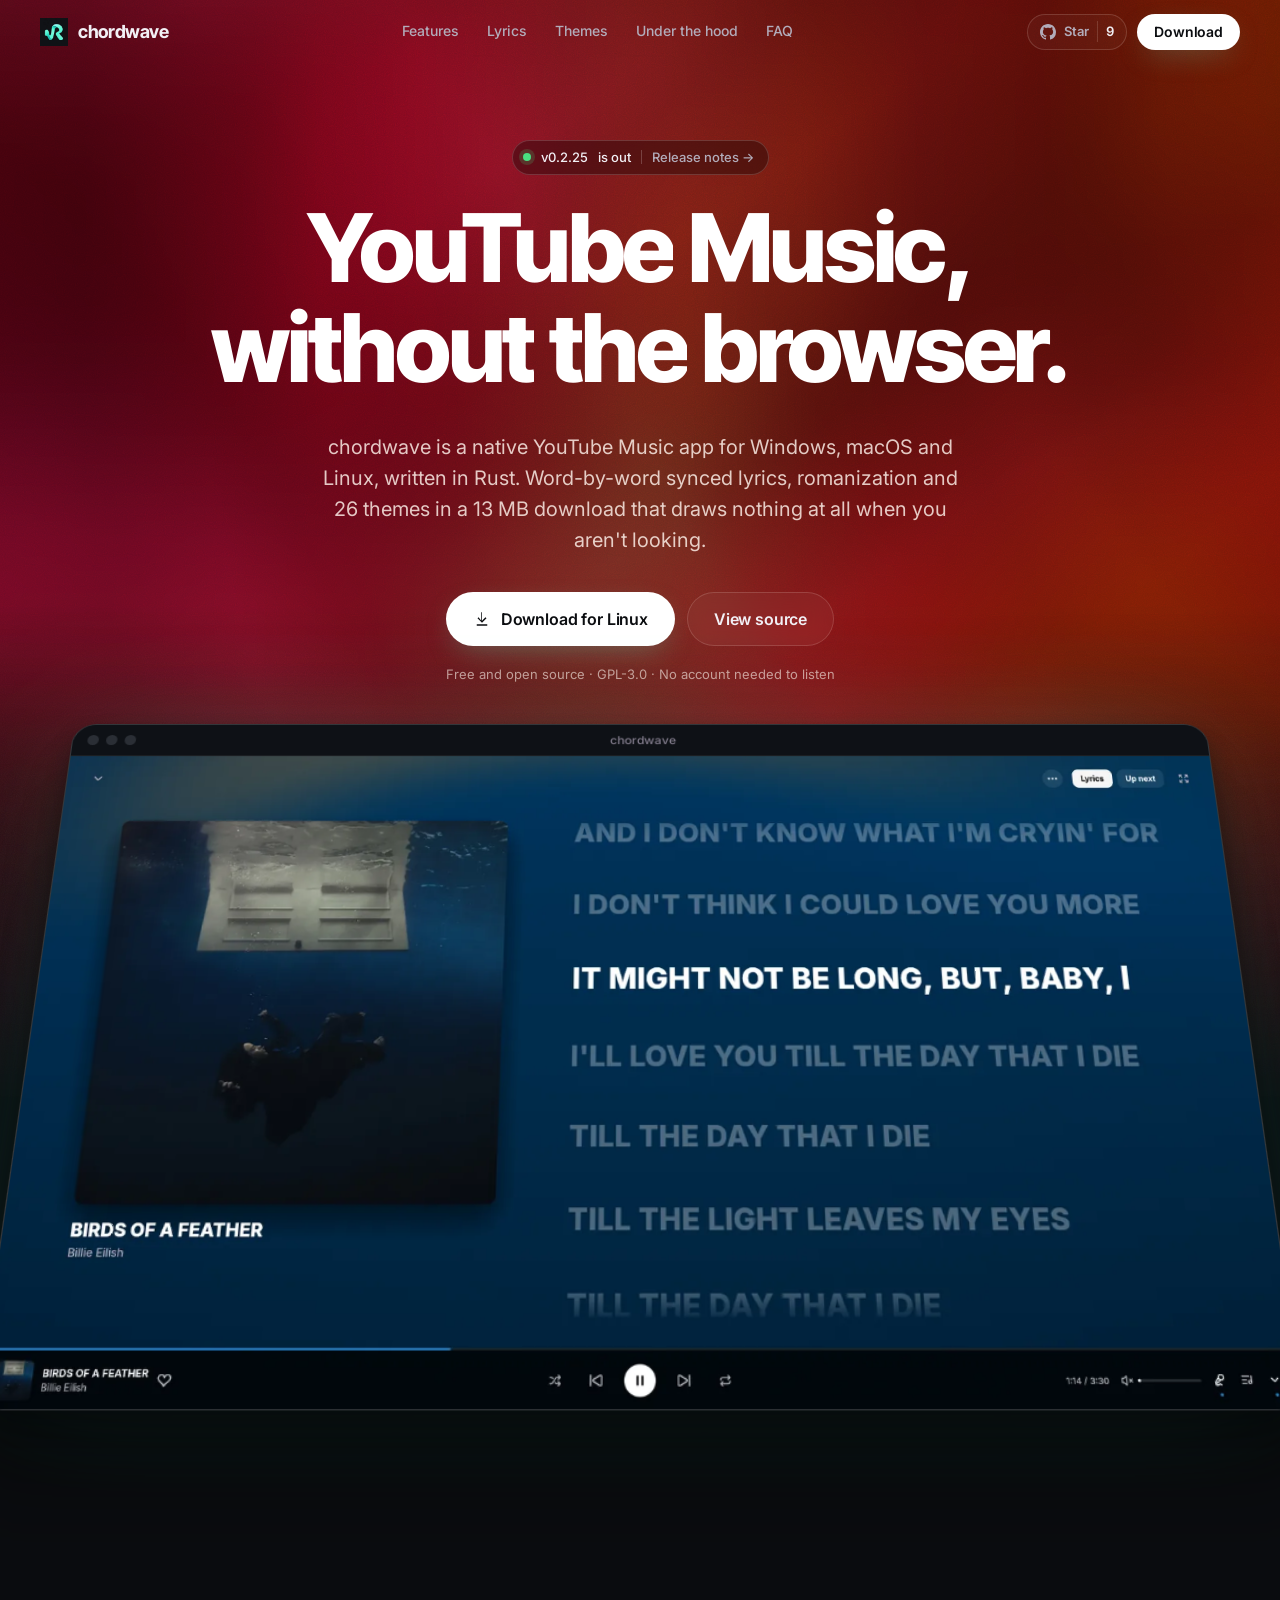
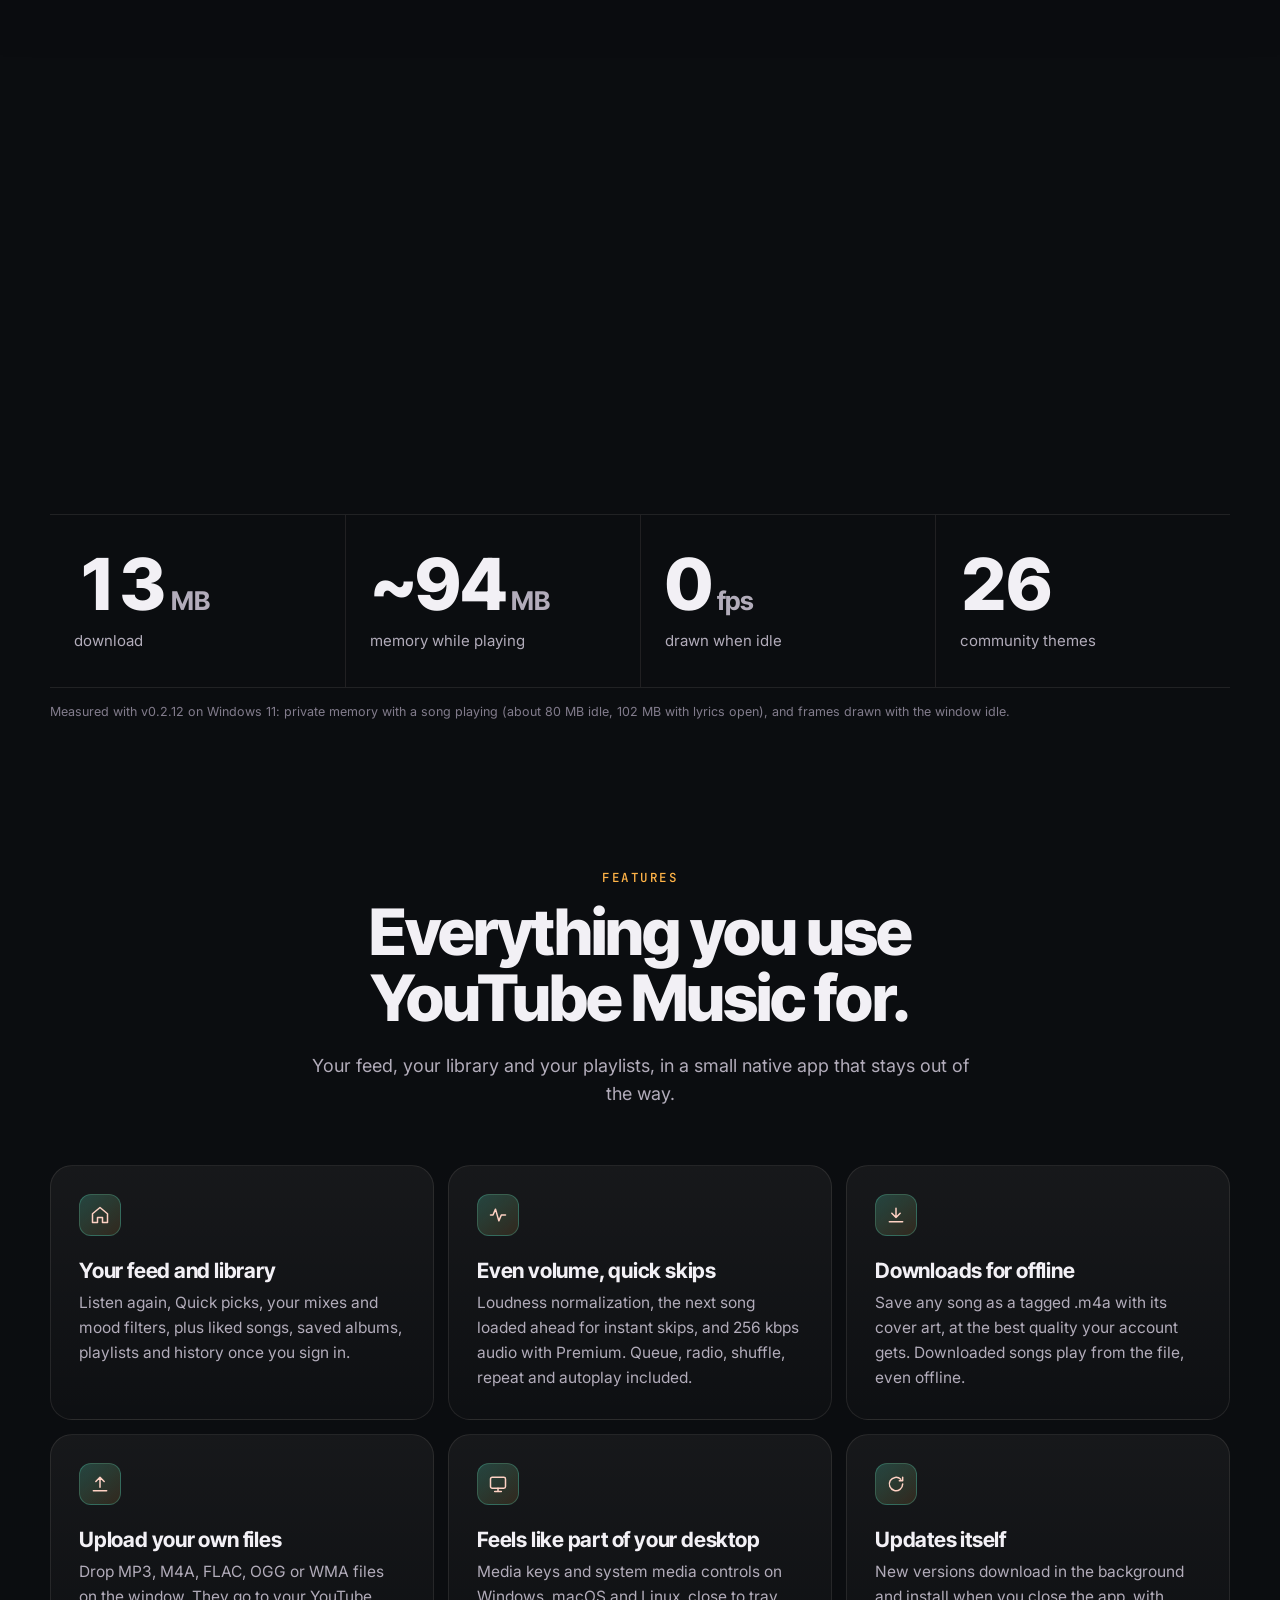
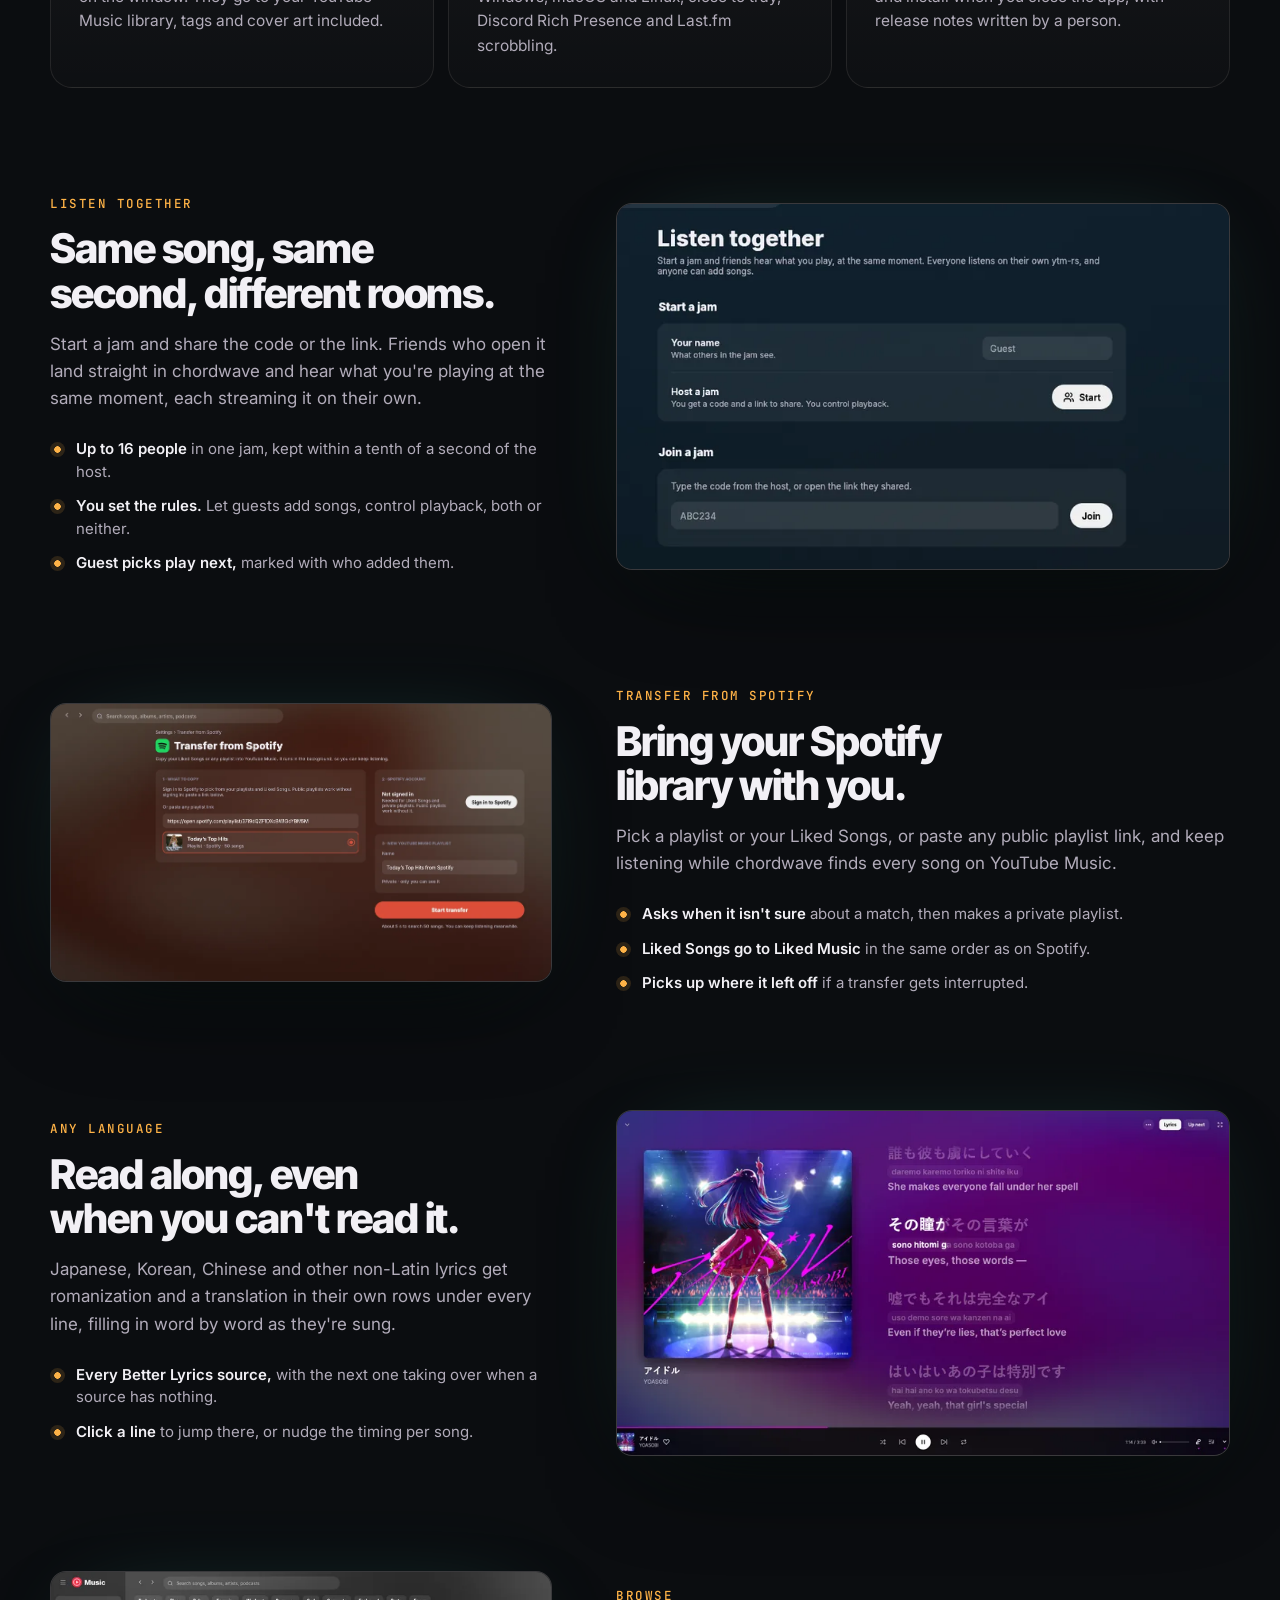
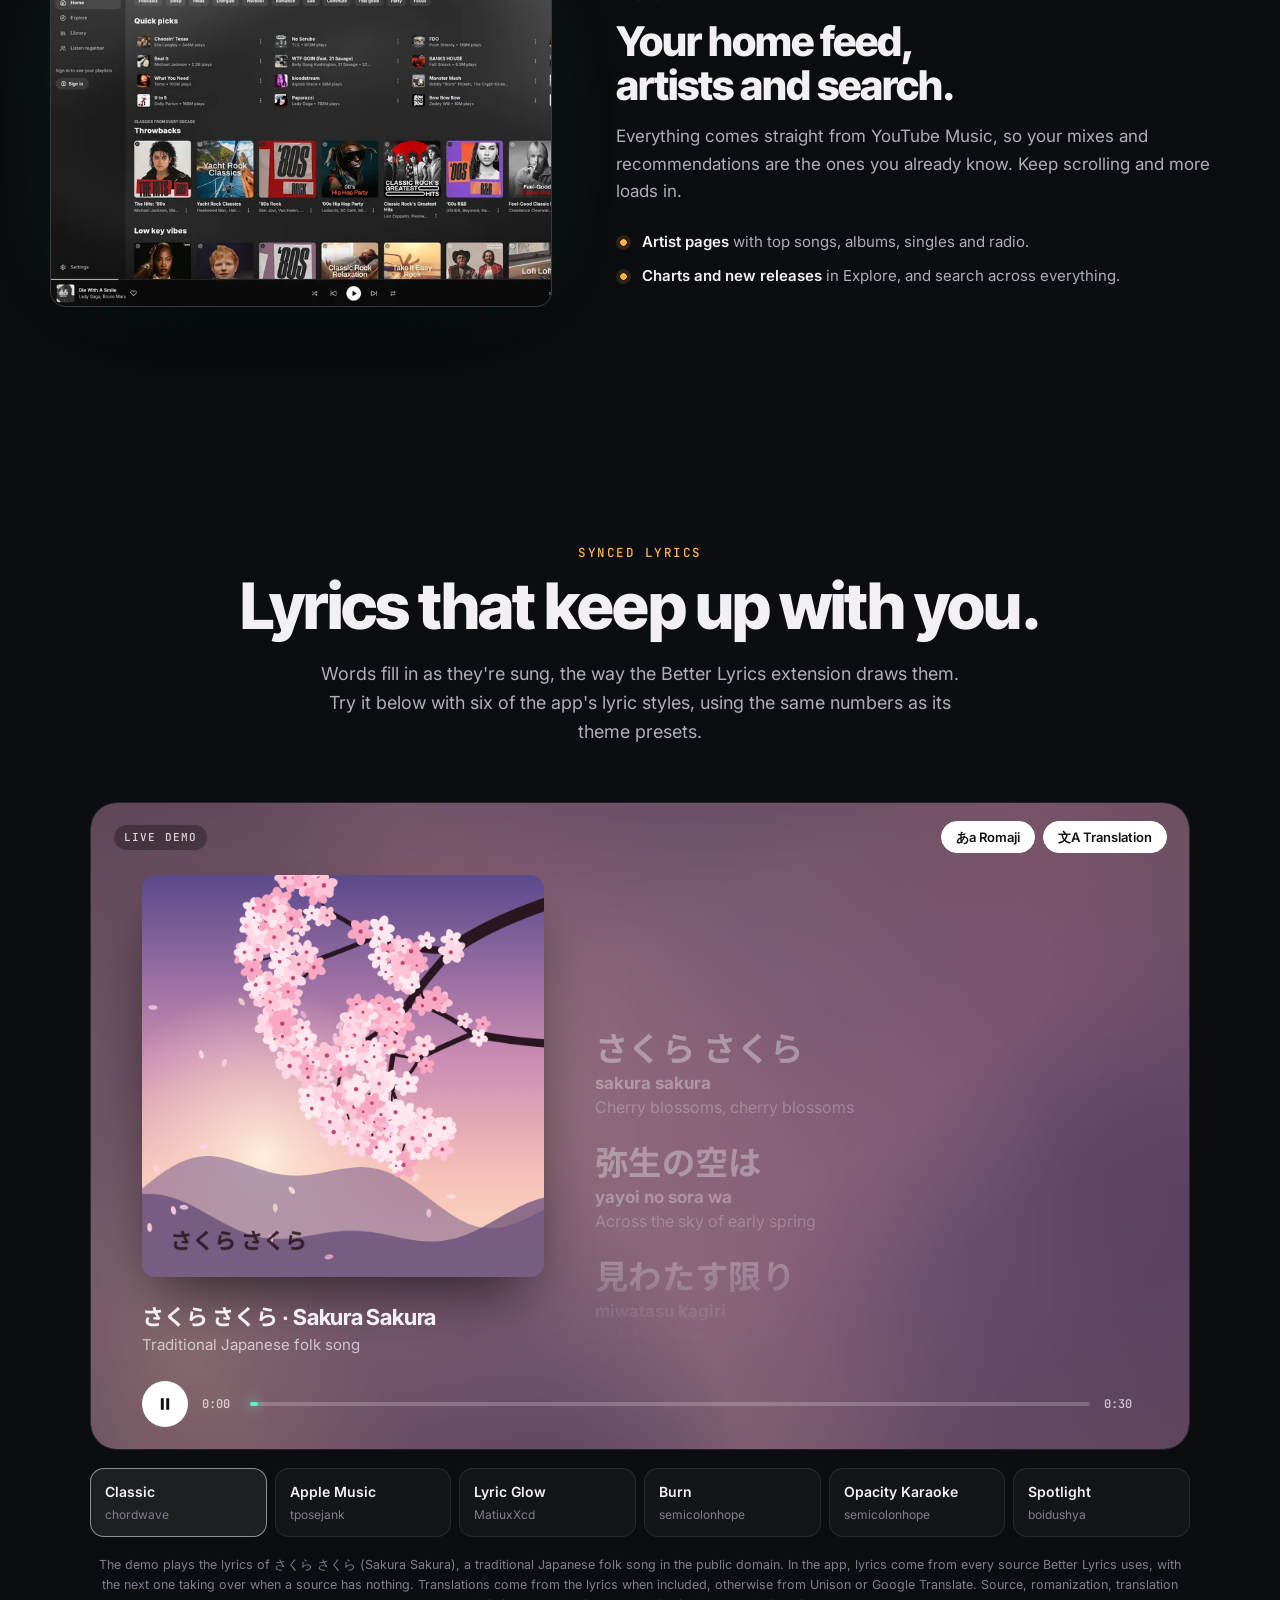
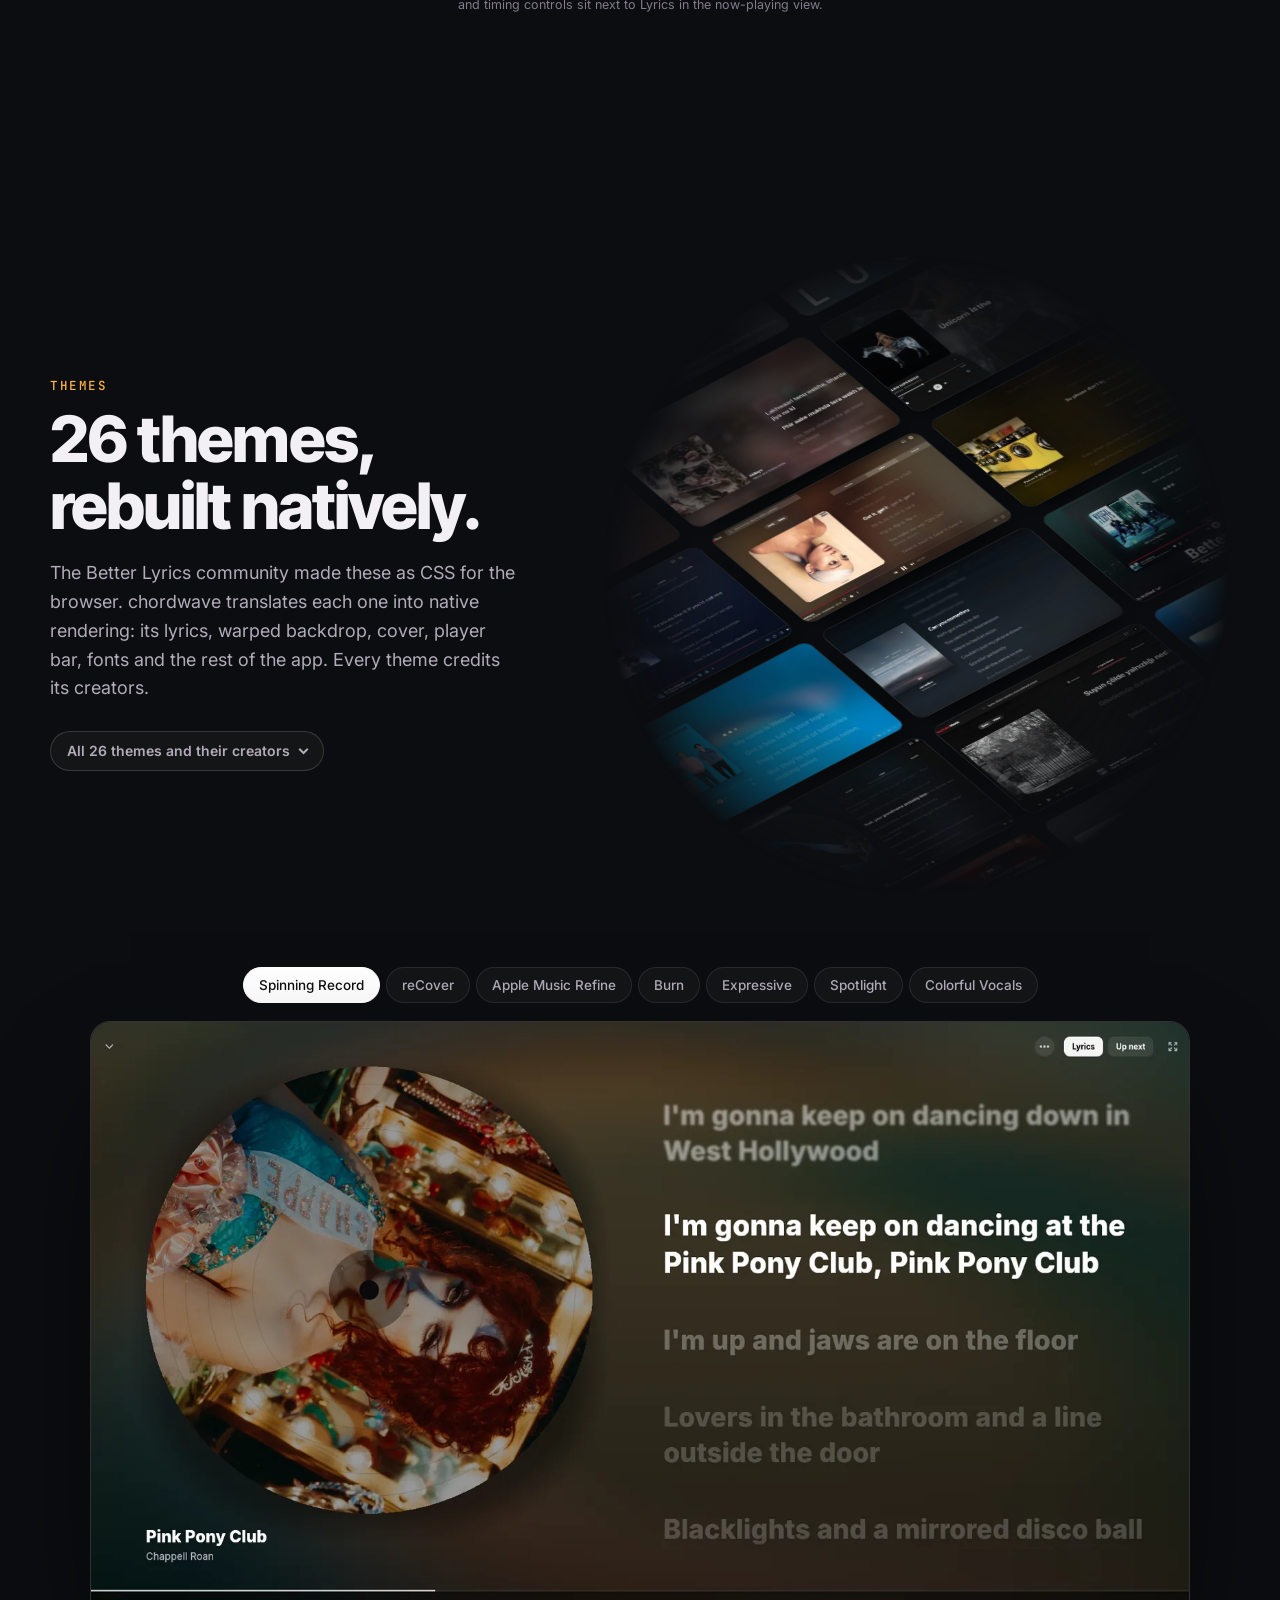
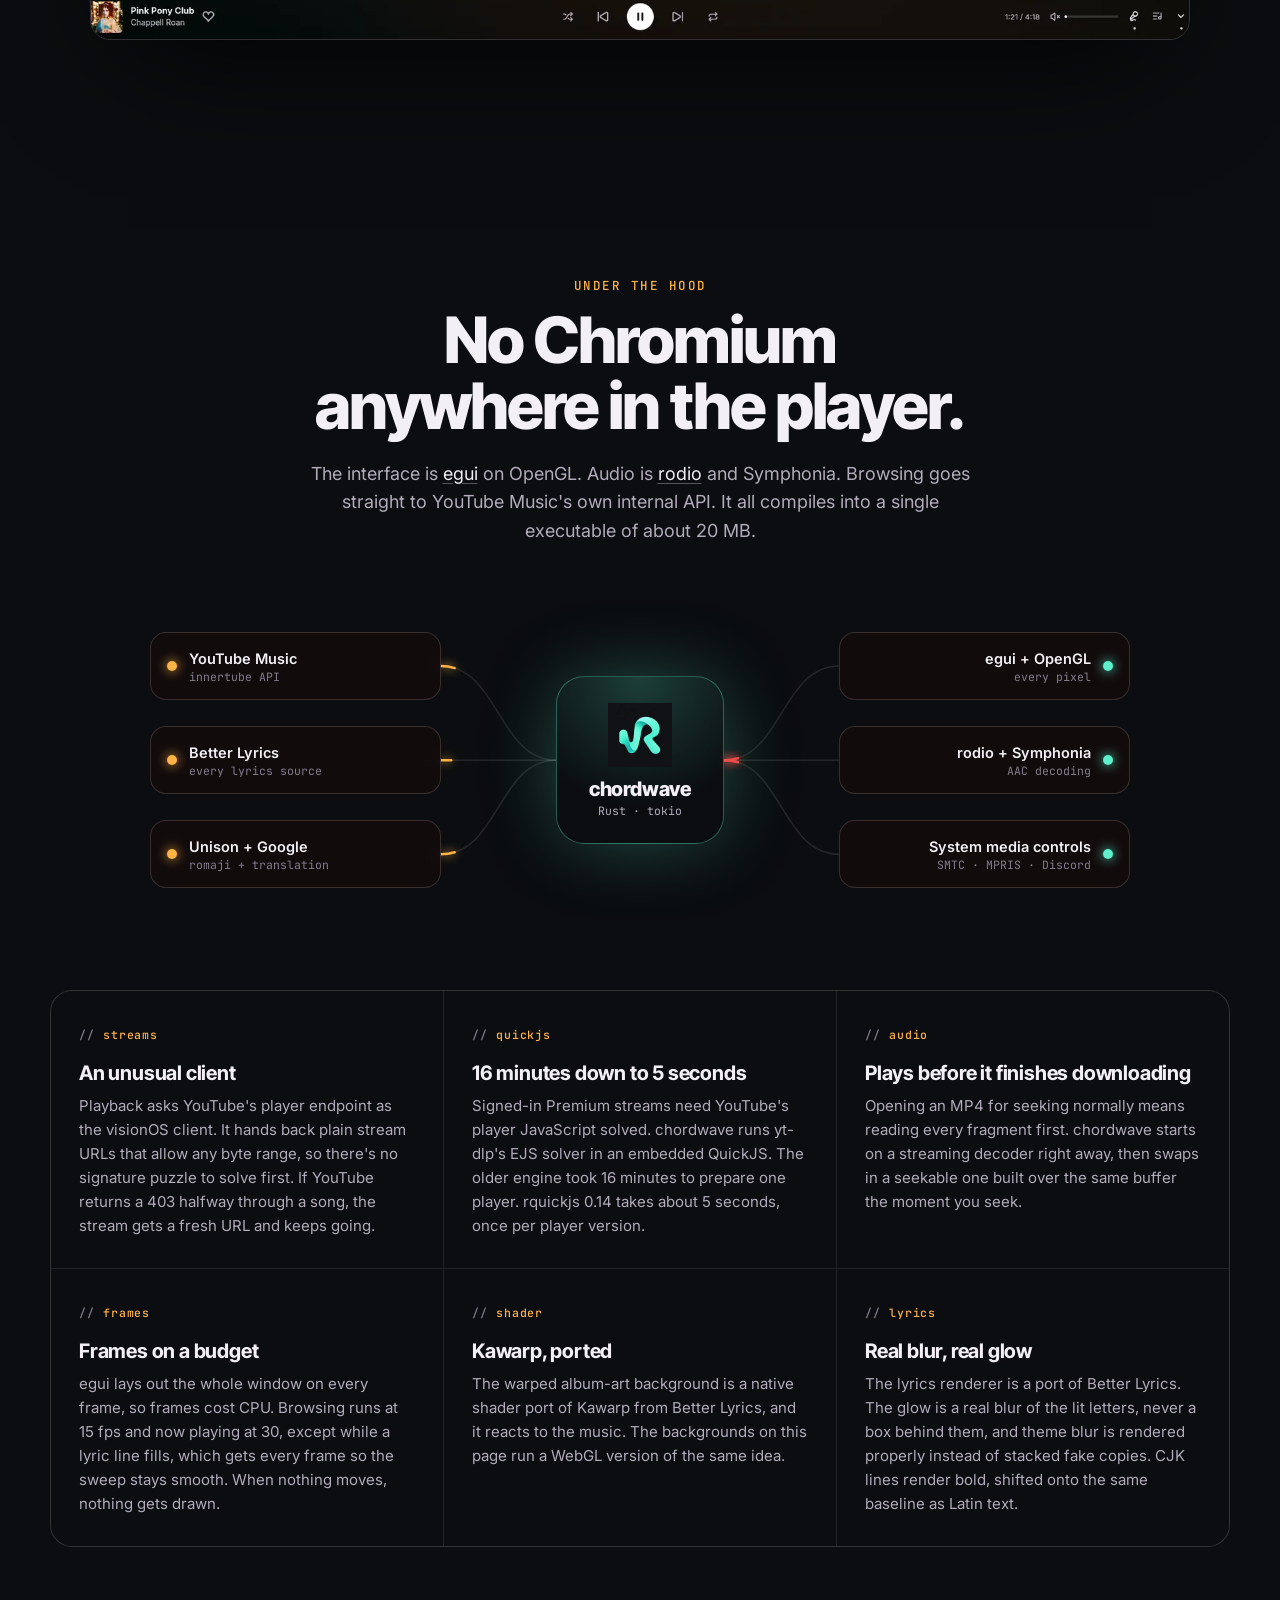
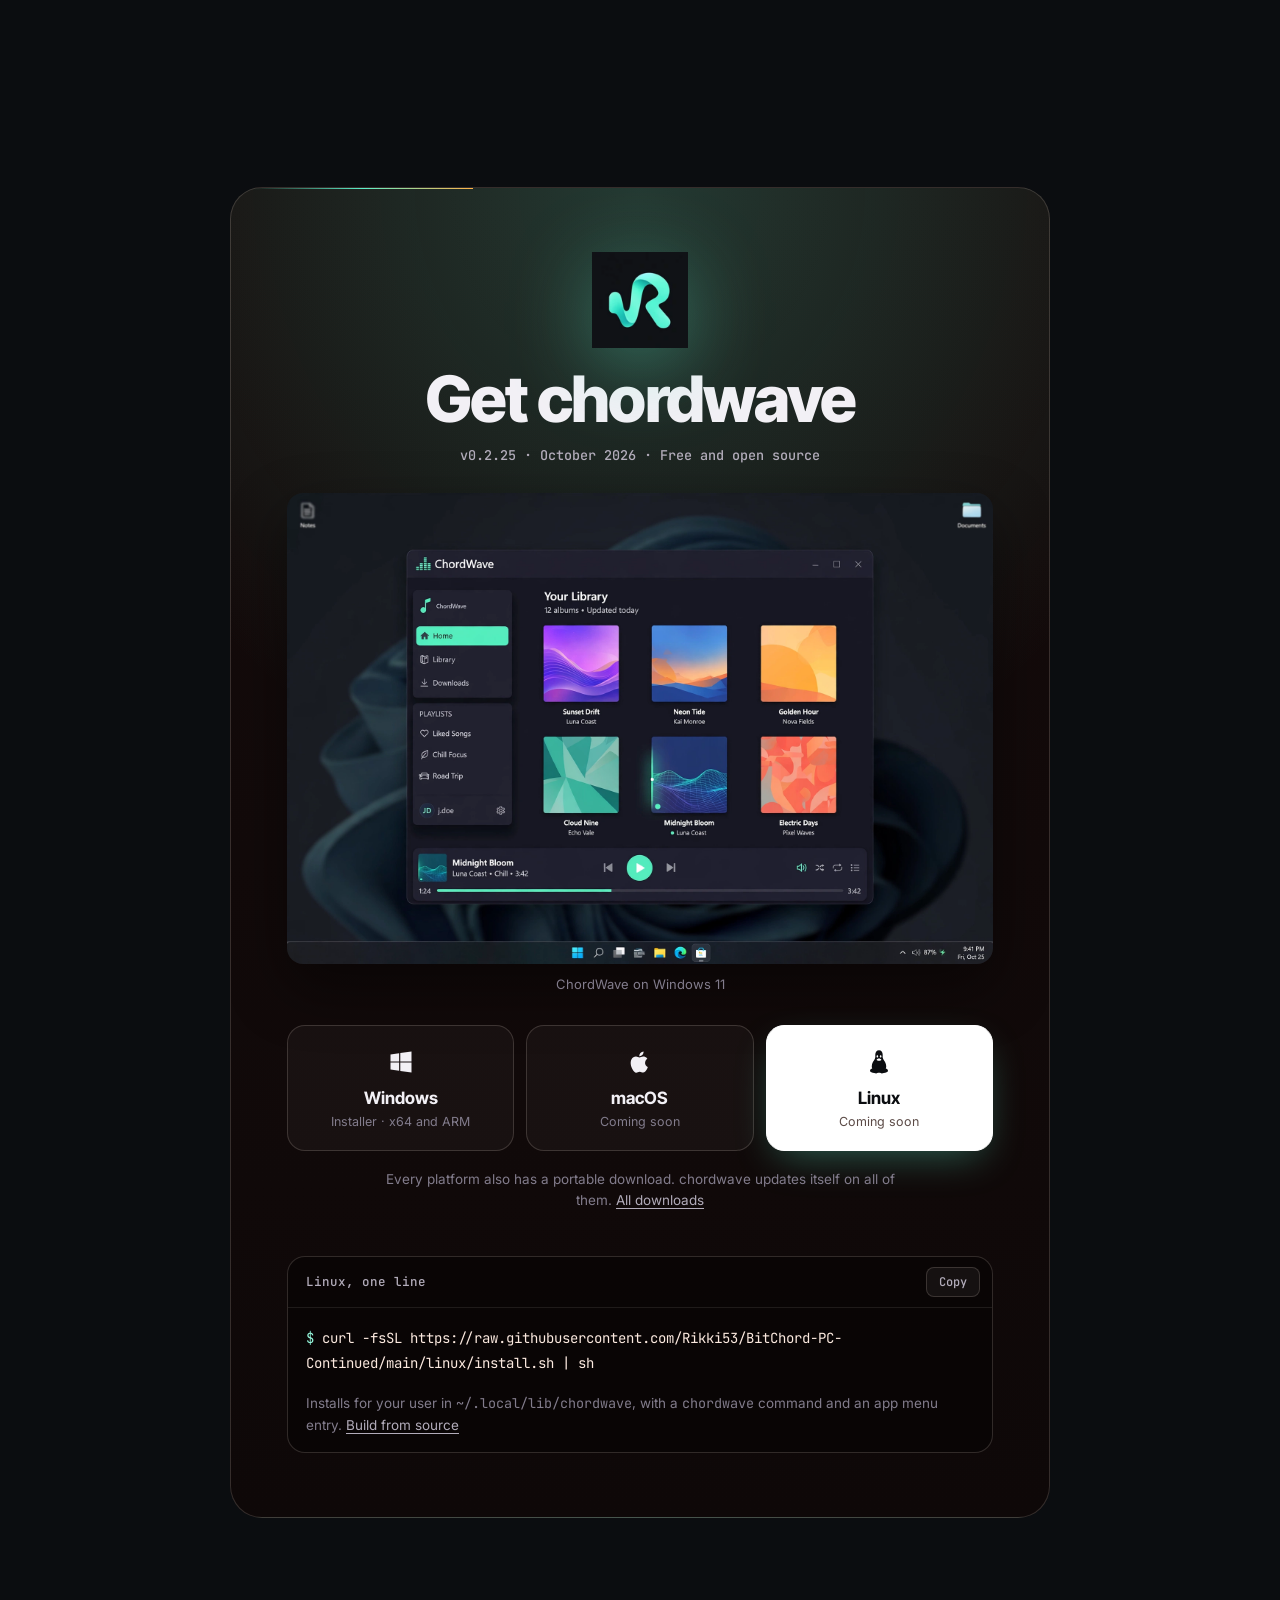
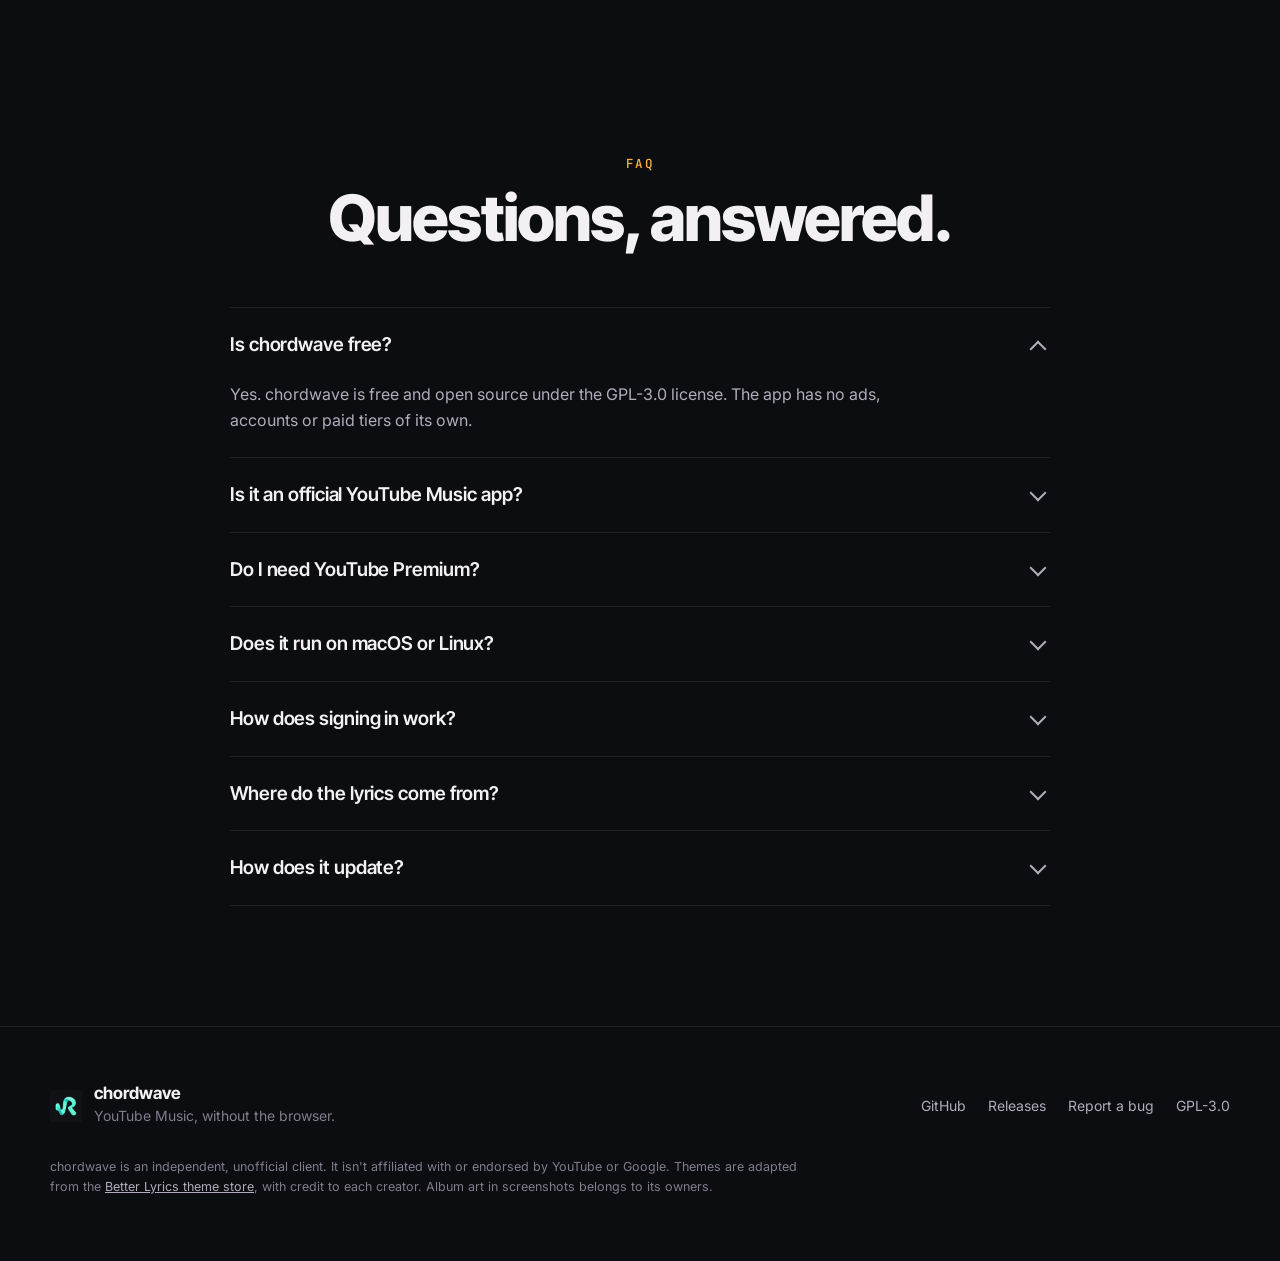
==== commit 10efa6d4: "Update website for the Windows release" ====
--- a/docs/index.html
+++ b/docs/index.html
@@ -4,7 +4,7 @@
 <meta charset="utf-8">
 <meta name="viewport" content="width=device-width, initial-scale=1, viewport-fit=cover">
 <title>chordwave: a fast, native YouTube Music desktop app for Windows, macOS and Linux</title>
-<meta name="description" content="chordwave is a free, open-source YouTube Music desktop client written in Rust for Windows, macOS and Linux. A 9 MB download with word-by-word synced lyrics, romanization, 26 themes and no Electron.">
+<meta name="description" content="chordwave is a free, open-source YouTube Music desktop client written in Rust for Windows, macOS and Linux. A 13 MB download with word-by-word synced lyrics, romanization, 26 themes and no Electron.">
 <meta name="keywords" content="YouTube Music desktop app, YouTube Music client, YouTube Music Windows, YouTube Music Mac, YouTube Music Linux, native YouTube Music player, Rust music player, egui, synced lyrics, romanized lyrics, Electron alternative, open source">
 <link rel="canonical" href="https://rikki53.github.io/BitChord-PC-Continued/">
 <meta name="robots" content="index, follow, max-image-preview:large">
@@ -87,7 +87,7 @@
         { "@type": "Question", "name": "Is chordwave free?", "acceptedAnswer": { "@type": "Answer", "text": "Yes. chordwave is free and open source under the GPL-3.0 license. There are no ads, accounts or paid tiers in the app itself." } },
         { "@type": "Question", "name": "Is chordwave an official YouTube Music app?", "acceptedAnswer": { "@type": "Answer", "text": "No. chordwave is an unofficial client built by an independent developer. It talks to the same services music.youtube.com uses, so changes on YouTube's side can occasionally affect playback, sign-in or lyrics." } },
         { "@type": "Question", "name": "Do I need YouTube Premium to use chordwave?", "acceptedAnswer": { "@type": "Answer", "text": "No. You can browse, search and play without signing in. Signing in unlocks your home feed, library, likes and history. If your account has Premium, Premium-only songs play natively and everything plays at 256 kbps." } },
-        { "@type": "Question", "name": "Does chordwave run on macOS or Linux?", "acceptedAnswer": { "@type": "Answer", "text": "Yes. Every release has a Windows installer, a macOS disk image for Apple silicon and Intel (macOS 11 or later), and a Linux build with a one-line installer. Each platform also has a portable download." } },
+        { "@type": "Question", "name": "Does chordwave run on macOS or Linux?", "acceptedAnswer": { "@type": "Answer", "text": "The first release (v2.1.0) is Windows-only. macOS and Linux builds are coming: a disk image for Apple silicon and Intel (macOS 11 or later), and a Linux build with a one-line installer." } },
         { "@type": "Question", "name": "Where do the synced lyrics come from?", "acceptedAnswer": { "@type": "Answer", "text": "Synced lyrics come from every source the Better Lyrics extension uses, including Better Lyrics, Unison, Musixmatch and LRCLib. If one has nothing for a song, the next takes over. Romanization and translations for Japanese, Korean, Chinese and other non-Latin lyrics come from the lyrics when they include them, otherwise from Unison or Google Translate." } },
         { "@type": "Question", "name": "How does chordwave update?", "acceptedAnswer": { "@type": "Answer", "text": "The installed app checks GitHub for new releases, downloads them in the background and installs when you close it. You can also restart to update right away, or turn updates off in Settings." } }
       ]
@@ -139,7 +139,7 @@
       <span class="kline"><span class="kw">without</span> <span class="kw">the</span> <span class="kw">browser.</span></span>
     </h1>
     <p class="hero__sub">
-      chordwave is a native YouTube Music app for Windows, macOS and Linux, written in Rust. Word-by-word synced lyrics, romanization and 26 themes in a 9&nbsp;MB download that draws nothing at all when you aren't looking.
+      chordwave is a native YouTube Music app for Windows, macOS and Linux, written in Rust. Word-by-word synced lyrics, romanization and 26 themes in a 13&nbsp;MB download that draws nothing at all when you aren't looking.
     </p>
     <div class="hero__cta">
       <a class="btn btn--primary btn--lg" href="#download" data-dl>
@@ -164,7 +164,7 @@
 <!-- ============ STATS ============ -->
 <section class="stats" aria-label="By the numbers">
   <div class="stats__grid">
-    <div class="stat"><span class="stat__num"><b data-tick="9">0</b><small>MB</small></span><span class="stat__label">download</span></div>
+    <div class="stat"><span class="stat__num"><b data-tick="13">0</b><small>MB</small></span><span class="stat__label">download</span></div>
     <div class="stat"><span class="stat__num"><b data-tick="94" data-prefix="~">0</b><small>MB</small></span><span class="stat__label">memory while playing</span></div>
     <div class="stat"><span class="stat__num"><b data-tick="0">0</b><small>fps</small></span><span class="stat__label">drawn when idle</span></div>
     <div class="stat"><span class="stat__num"><b data-tick="26">0</b></span><span class="stat__label">community themes</span></div>
@@ -581,6 +581,11 @@
     <h2 id="download-title">Get chordwave</h2>
     <p class="dl__ver"><span data-version>v0.2.25</span> · <span data-date>October 2026</span> · Free and open source</p>
 
+    <figure class="dl__shot">
+      <img src="img/windows-hero.webp" width="1920" height="1280" alt="ChordWave running on Windows 11: your library with album covers and a song playing" loading="lazy">
+      <figcaption>ChordWave on Windows 11</figcaption>
+    </figure>
+
     <div class="platforms">
       <a class="platform" href="https://github.com/Rikki53/BitChord-PC-Continued/releases/latest" data-os="windows" rel="noopener">
         <svg viewBox="0 0 24 24" aria-hidden="true"><path fill="currentColor" d="M3 5.5 10.4 4.5v7H3zM11.4 4.36 21 3v8.5h-9.6zM3 12.5h7.4v7L3 18.5zM11.4 12.5H21V21l-9.6-1.36z"/></svg>
@@ -590,12 +595,12 @@
       <a class="platform" href="https://github.com/Rikki53/BitChord-PC-Continued/releases/latest" data-os="macos" rel="noopener">
         <svg viewBox="0 0 24 24" aria-hidden="true"><path fill="currentColor" d="M16.37 12.6c-.02-2.3 1.88-3.4 1.96-3.46-1.07-1.56-2.73-1.78-3.32-1.8-1.41-.14-2.76.83-3.48.83-.72 0-1.83-.81-3-.79-1.55.02-2.97.9-3.77 2.28-1.6 2.78-.41 6.9 1.15 9.16.76 1.1 1.67 2.34 2.86 2.3 1.15-.05 1.58-.74 2.97-.74 1.38 0 1.77.74 2.98.72 1.23-.02 2.01-1.12 2.76-2.23.87-1.28 1.23-2.52 1.25-2.58-.03-.01-2.4-.92-2.42-3.65zM14.1 5.86c.63-.77 1.06-1.83.94-2.89-.91.04-2.01.61-2.66 1.37-.58.67-1.09 1.75-.96 2.79 1.02.08 2.05-.51 2.68-1.27z"/></svg>
         <b>macOS</b>
-        <small><span data-size="macos">Disk image</span> · 11 or later</small>
+        <small><span data-size="macos">Coming soon</span></small>
       </a>
       <a class="platform" href="https://github.com/Rikki53/BitChord-PC-Continued/releases/latest" data-os="linux" rel="noopener">
         <svg viewBox="0 0 24 24" aria-hidden="true"><path fill="currentColor" d="M12 2c-1.9 0-3.2 1.7-3.2 4.1 0 1.2.3 2.1-.4 3.3-.8 1.4-2.6 3.6-2.6 6.3 0 .7.1 1.3.4 1.9-.8.4-1.9.8-1.9 1.8 0 1.3 1.9 1.4 3.6 2 1.1.4 1.9.6 2.6.1.3-.2.6-.3 1.5-.3s1.2.1 1.5.3c.7.5 1.5.3 2.6-.1 1.7-.6 3.6-.7 3.6-2 0-1-1.1-1.4-1.9-1.8.3-.6.4-1.2.4-1.9 0-2.7-1.8-4.9-2.6-6.3-.7-1.2-.4-2.1-.4-3.3C15.2 3.7 13.9 2 12 2zm-1.4 4.2c.4 0 .7.5.7 1s-.3 1-.7 1-.7-.5-.7-1 .3-1 .7-1zm2.8 0c.4 0 .7.5.7 1s-.3 1-.7 1-.7-.5-.7-1 .3-1 .7-1zM12 9c.9 0 2 .6 2 1s-1.1 1-2 1-2-.6-2-1 1.1-1 2-1z"/></svg>
         <b>Linux</b>
-        <small><span data-size="linux">x86_64</span> · one-line install</small>
+        <small><span data-size="linux">Coming soon</span></small>
       </a>
     </div>
     <p class="dl__small">Every platform also has a portable download. chordwave updates itself on all of them. <a href="https://github.com/Rikki53/BitChord-PC-Continued/releases/latest" rel="noopener">All downloads</a></p>
@@ -618,7 +623,7 @@
     <details open><summary>Is chordwave free?</summary><div class="faq__a"><p>Yes. chordwave is free and open source under the GPL-3.0 license. The app has no ads, accounts or paid tiers of its own.</p></div></details>
     <details><summary>Is it an official YouTube Music app?</summary><div class="faq__a"><p>No. chordwave is an unofficial client built by an independent developer. It talks to the same services music.youtube.com uses, so changes on YouTube's side can occasionally affect playback, sign-in or lyrics.</p></div></details>
     <details><summary>Do I need YouTube Premium?</summary><div class="faq__a"><p>No. You can browse, search and play without signing in. Signing in unlocks your home feed, library, likes and history. If your account has Premium, Premium-only songs play natively and everything plays at 256 kbps.</p></div></details>
-    <details><summary>Does it run on macOS or Linux?</summary><div class="faq__a"><p>Yes. Every release has a Windows installer, a macOS disk image for Apple silicon and Intel (macOS 11 or later), and a Linux build with a one-line installer. Each platform also has a portable download. The macOS app isn't notarized yet, so the first time, right-click it and choose Open.</p></div></details>
+    <details><summary>Does it run on macOS or Linux?</summary><div class="faq__a"><p>The first release (v2.1.0) is Windows-only. macOS and Linux builds are coming: a disk image for Apple silicon and Intel (macOS 11 or later), and a Linux build with a one-line installer. Each platform will also have a portable download.</p></div></details>
     <details><summary>How does signing in work?</summary><div class="faq__a"><p>Open Settings → Sign in with Google. Google's own sign-in page opens in a temporary system webview window (WebView2 on Windows), and the session stays on your computer, in Credential Manager, the Keychain or your keyring. The player itself never runs in a webview.</p></div></details>
     <details><summary>Where do the lyrics come from?</summary><div class="faq__a"><p>Synced lyrics come from every source the Better Lyrics extension uses: Better Lyrics, Unison, Musixmatch, LRCLib and others. If one has nothing for a song, the next takes over. Romanization and translations come from the lyrics when they include them, otherwise from Unison or Google Translate. Machine translations can have rough spots.</p></div></details>
     <details><summary>How does it update?</summary><div class="faq__a"><p>The installed app checks GitHub for new releases, downloads them in the background and installs when you close it. Choose Restart to update to install right away, or turn updates off in Settings → Updates.</p></div></details>
--- a/docs/styles.css
+++ b/docs/styles.css
@@ -524,7 +524,10 @@
   animation: borderbeam 9s linear infinite;
 }
 @keyframes borderbeam { to { offset-distance: 100%; } }
-.dl__icon { margin: 0 auto 18px; width: 96px; filter: drop-shadow(0 18px 40px rgba(255, 0, 0, 0.45)); }
+.dl__icon { margin: 0 auto 18px; width: 96px; filter: drop-shadow(0 18px 40px rgba(93, 240, 203, 0.35)); }
+.dl__shot { max-width: 880px; margin: 28px auto 0; }
+.dl__shot img { display: block; width: 100%; height: auto; border-radius: 16px; box-shadow: 0 24px 60px rgba(0, 0, 0, 0.45); }
+.dl__shot figcaption { margin-top: 10px; font-size: 13px; color: var(--muted); }
 .dl__ver { margin: 14px 0 0; font: 500 13.5px/1.4 var(--mono); color: var(--ink-2); }
 .dl__cta { display: flex; flex-wrap: wrap; justify-content: center; gap: 12px; margin-top: 30px; }
 .dl__small { max-width: 520px; margin: 18px auto 0; font-size: 13.5px; color: var(--muted); }
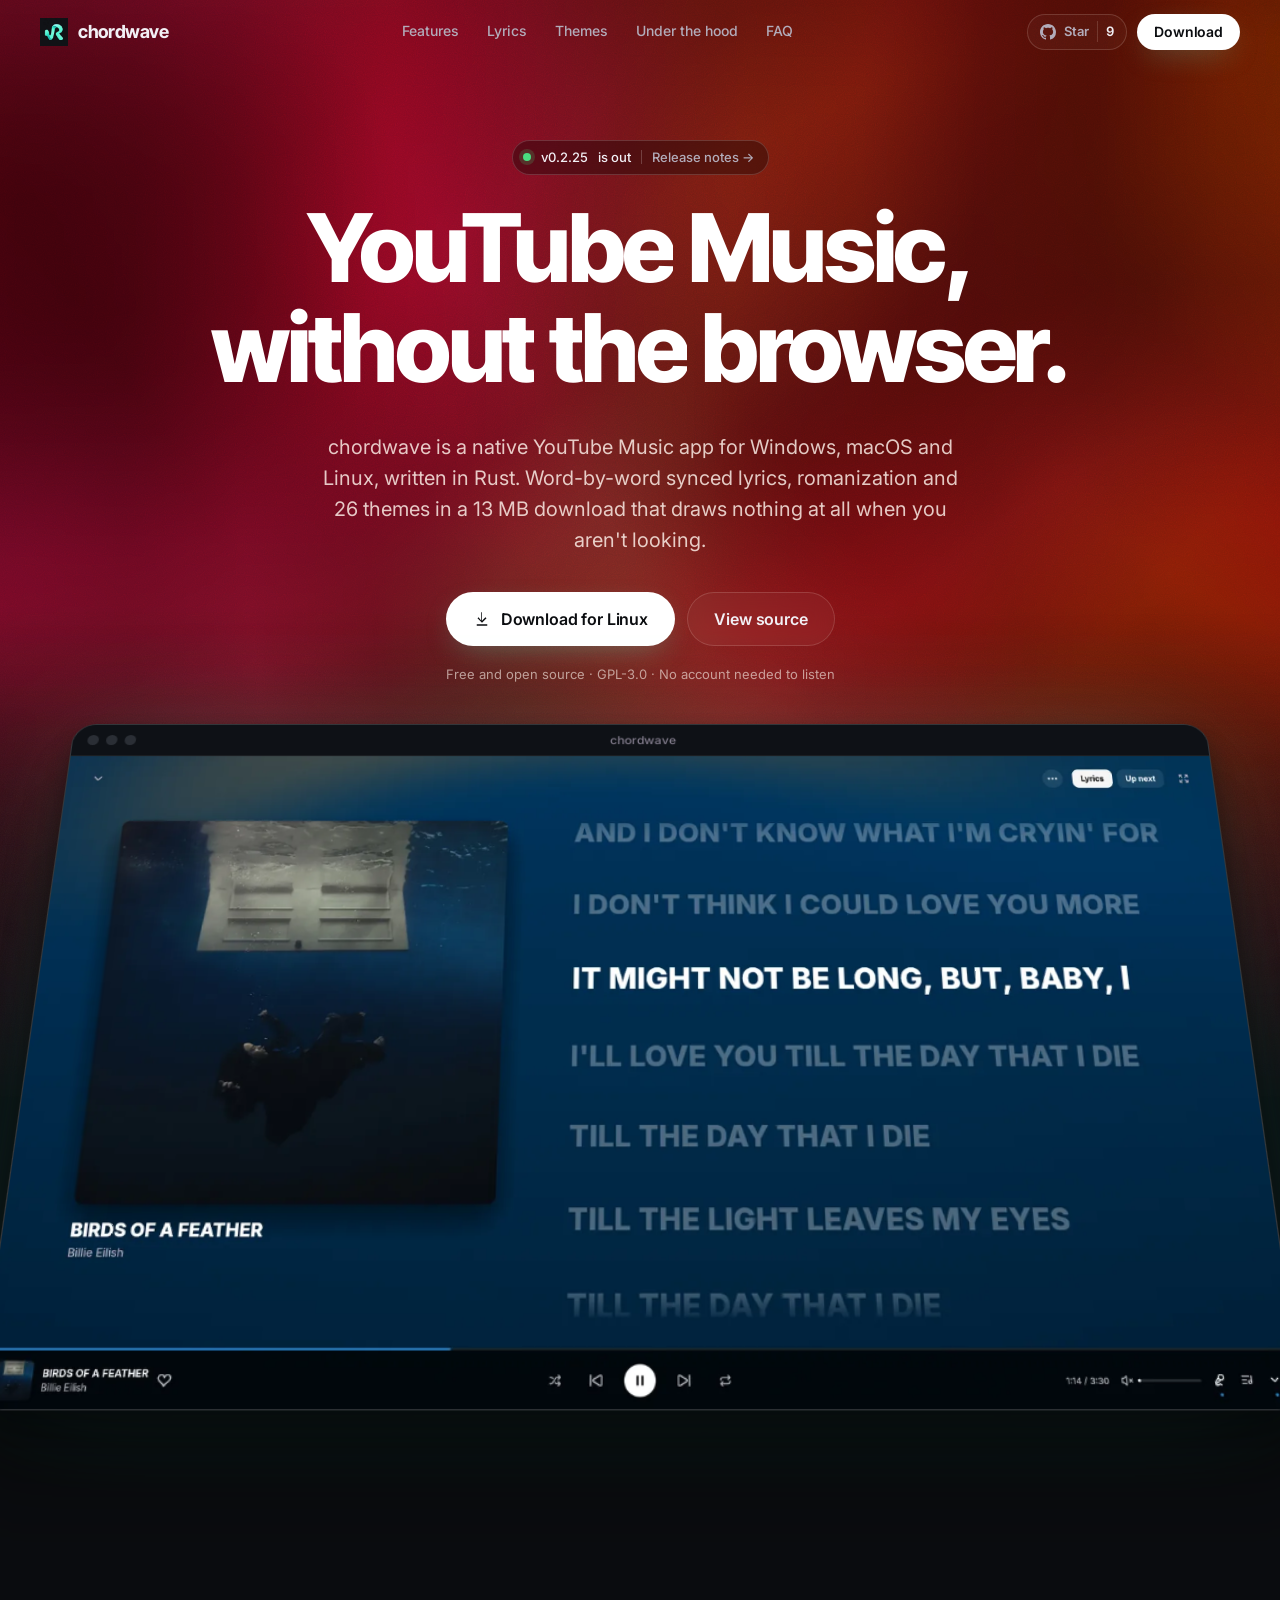
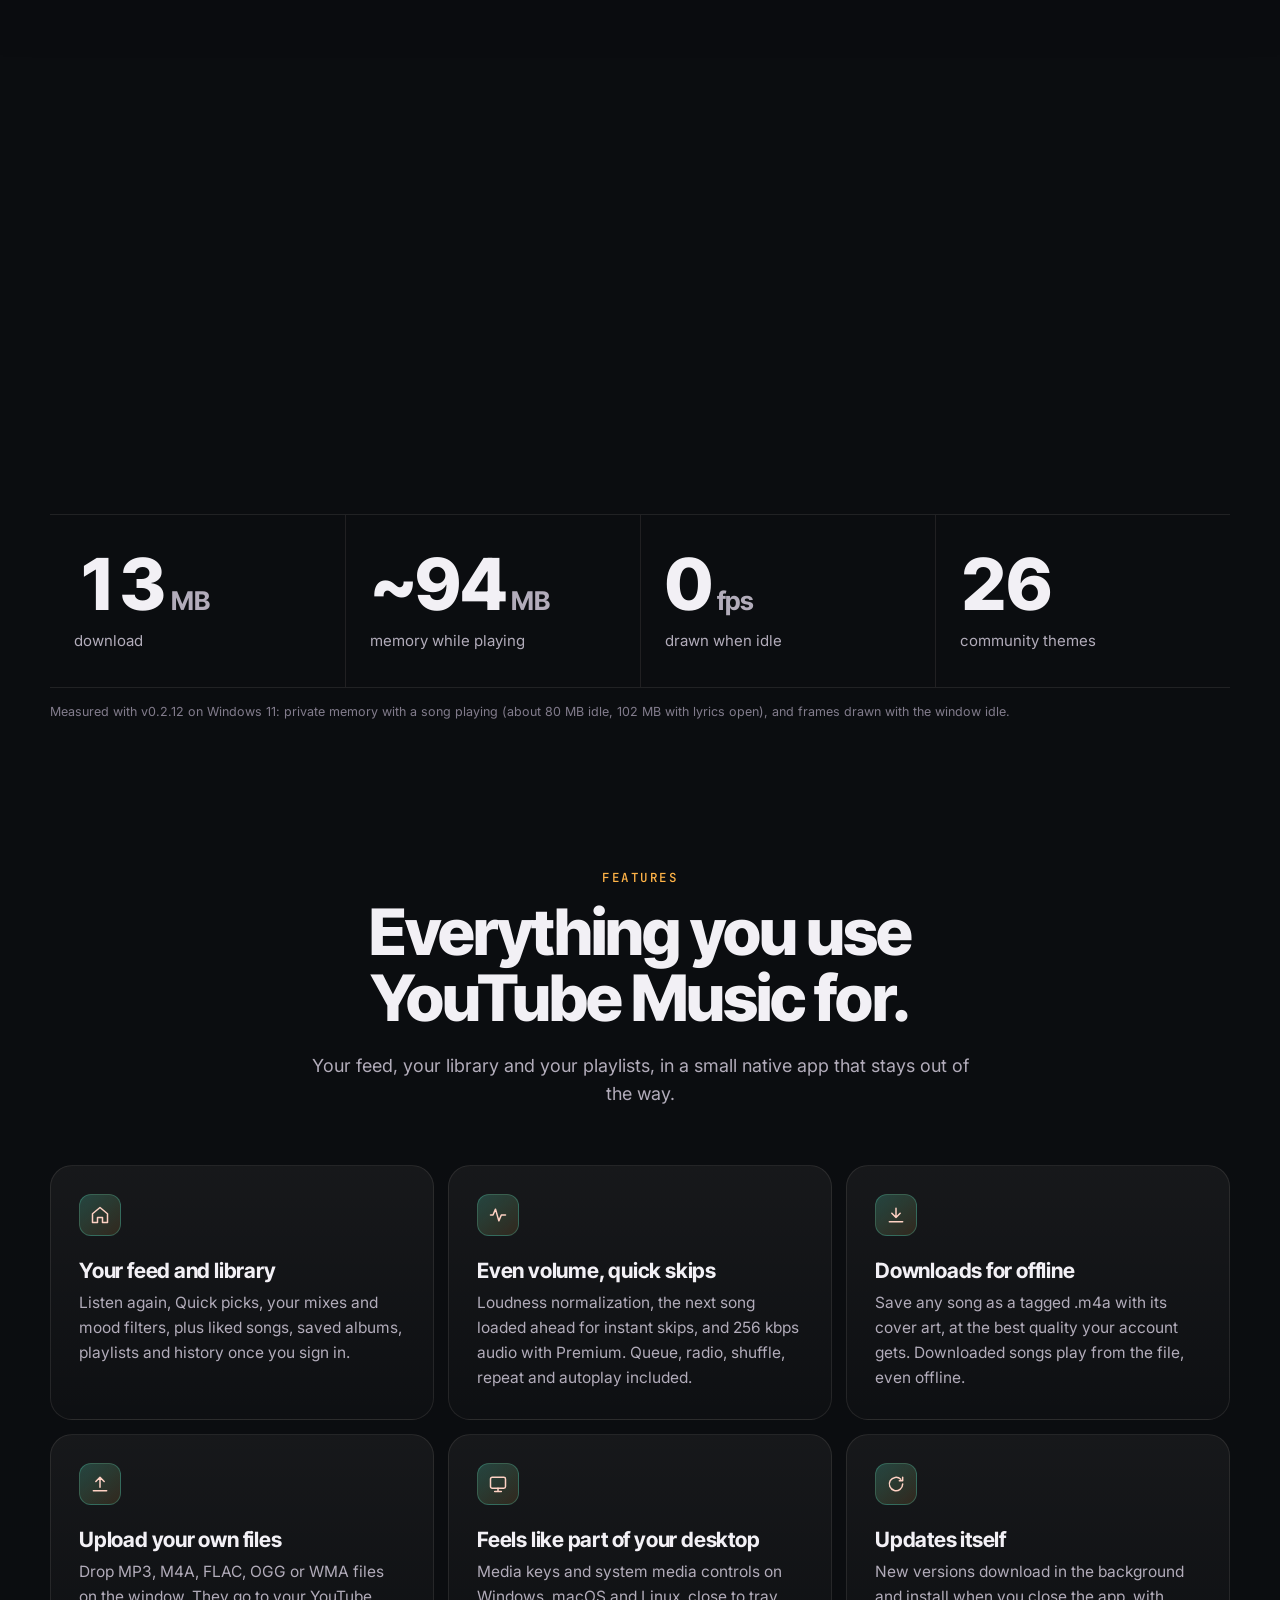
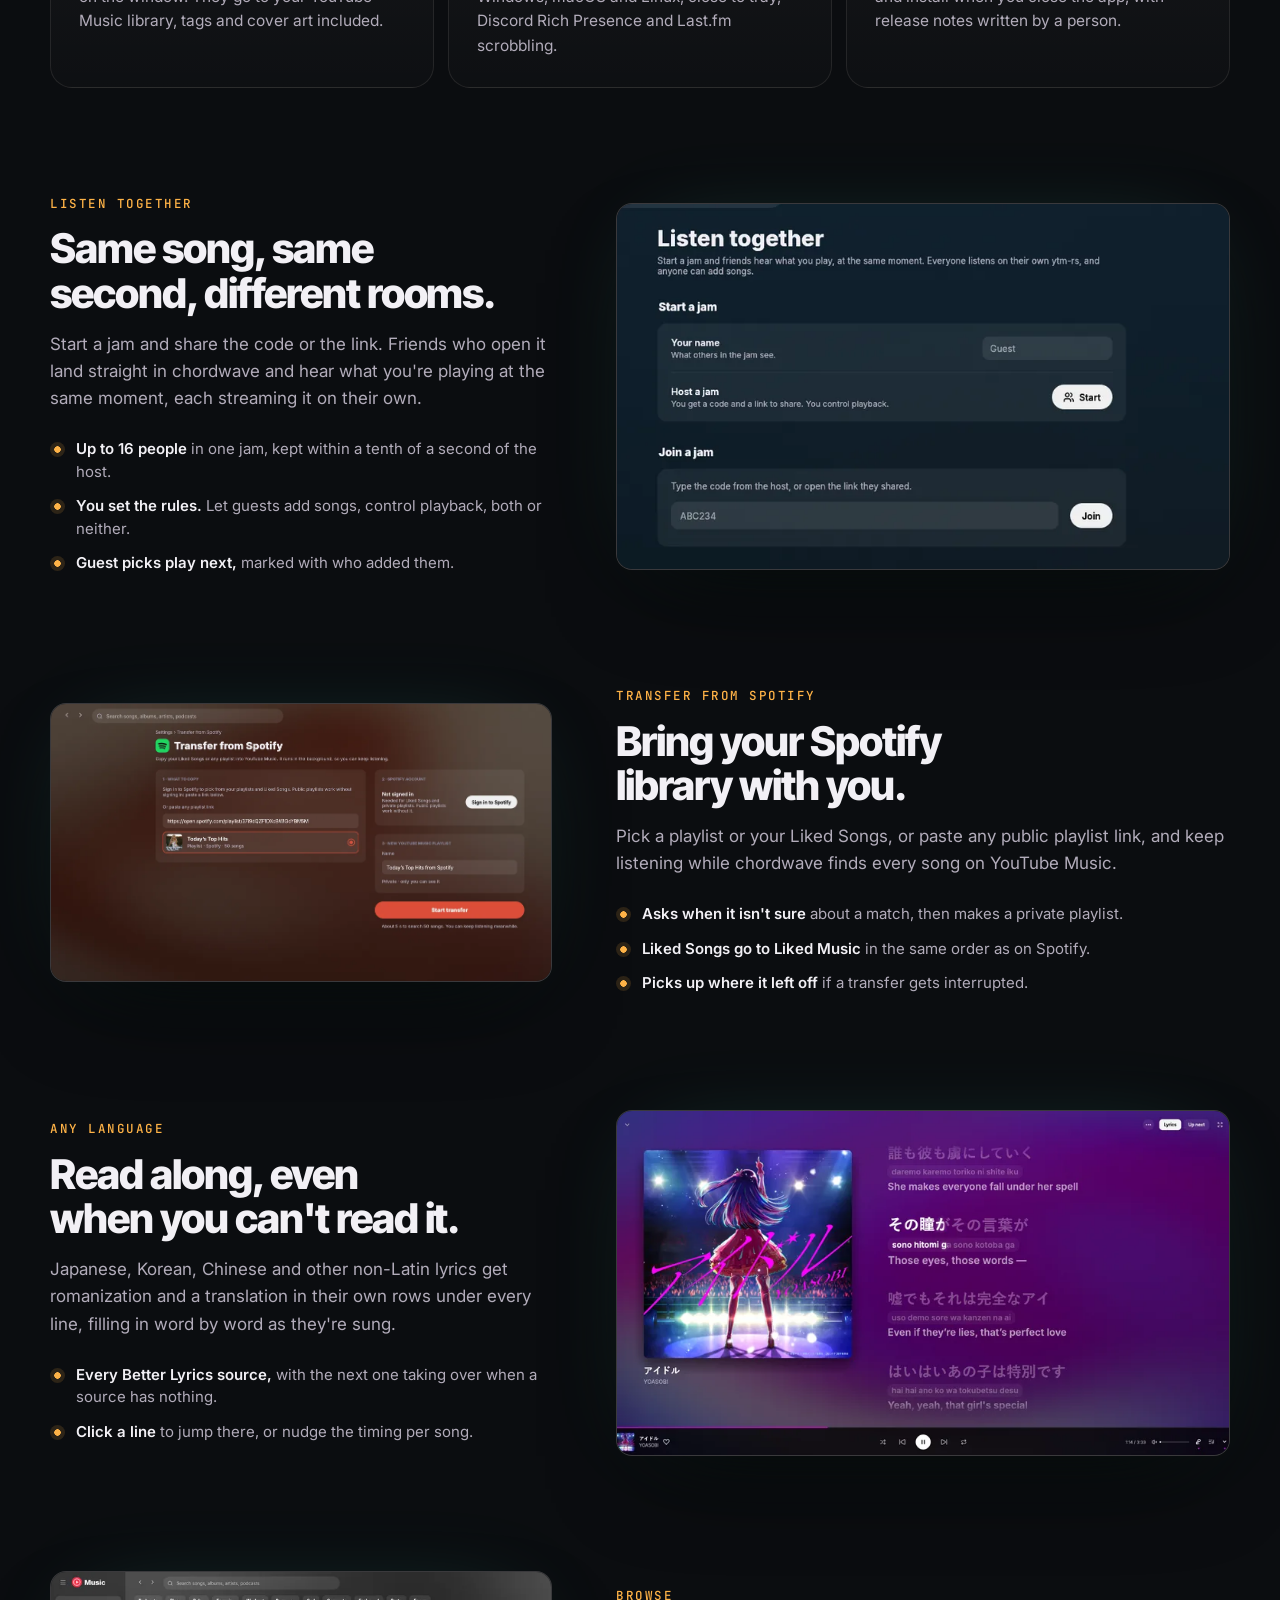
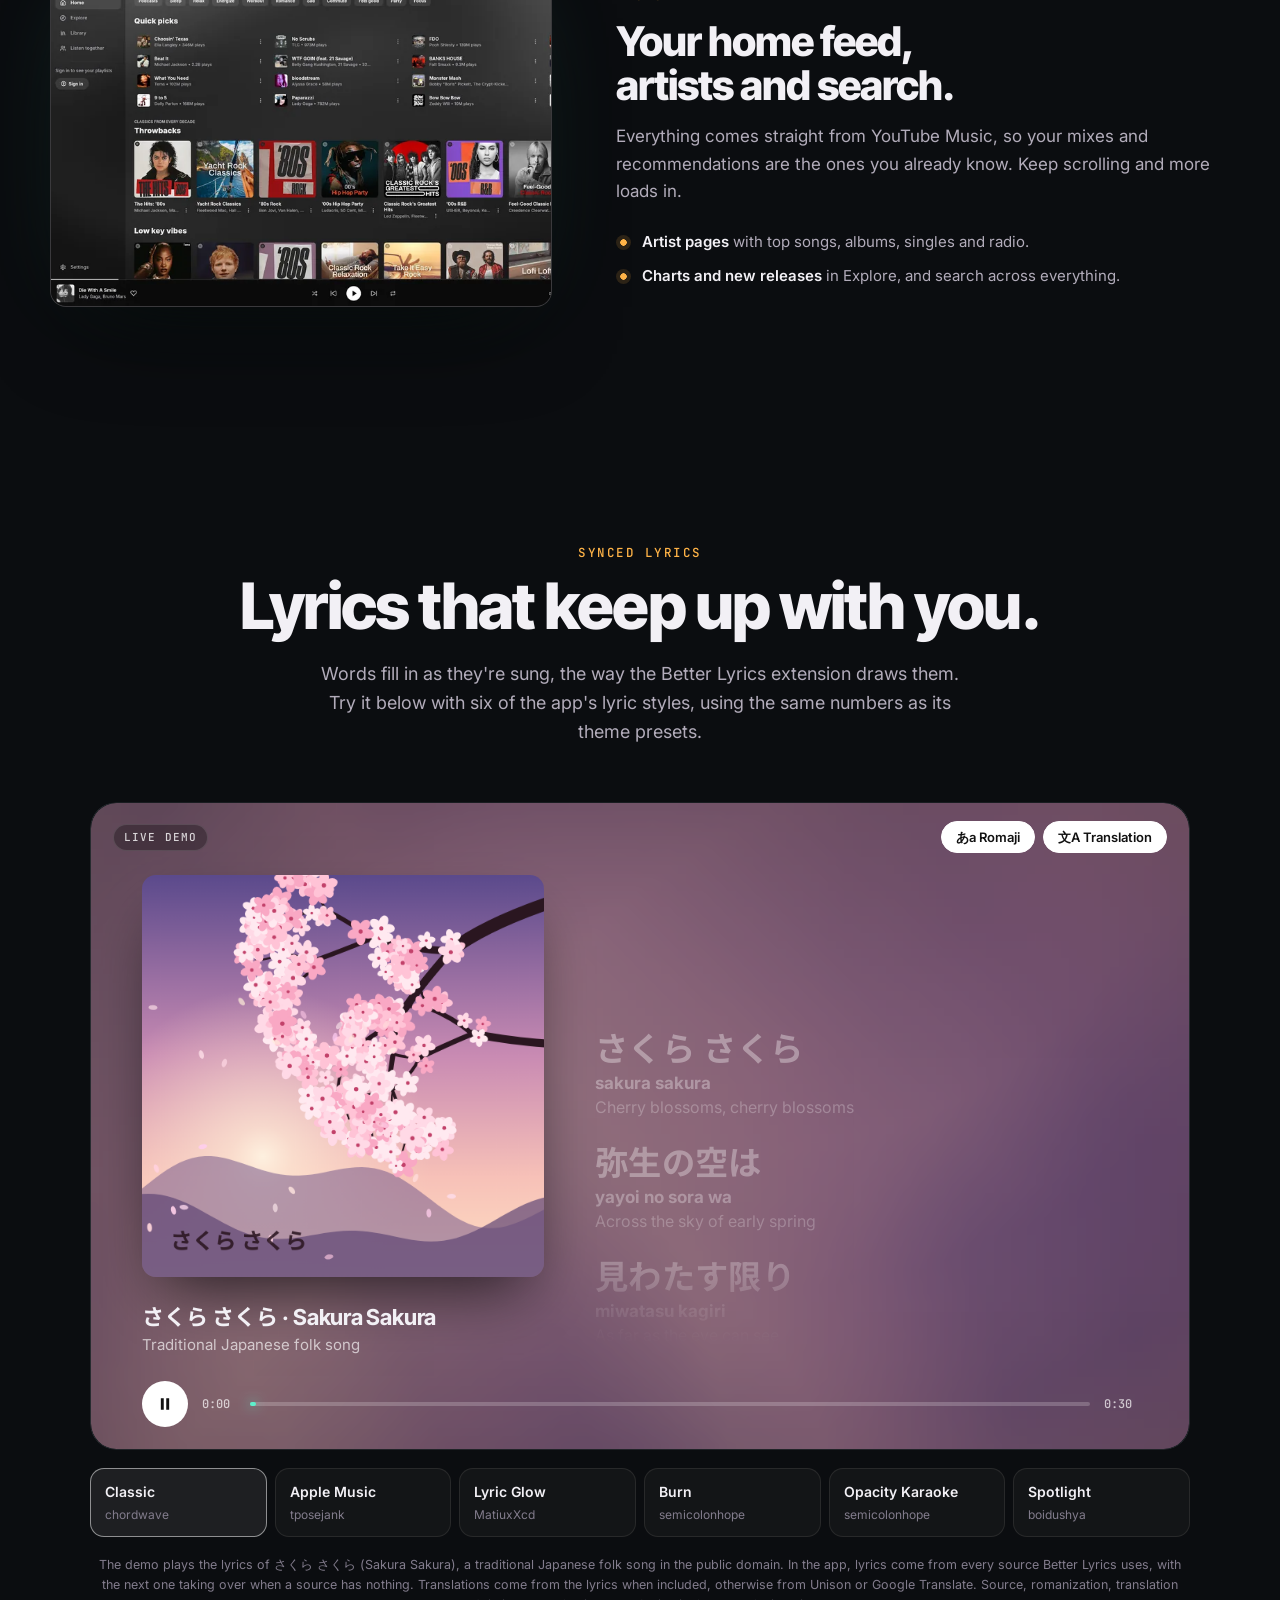
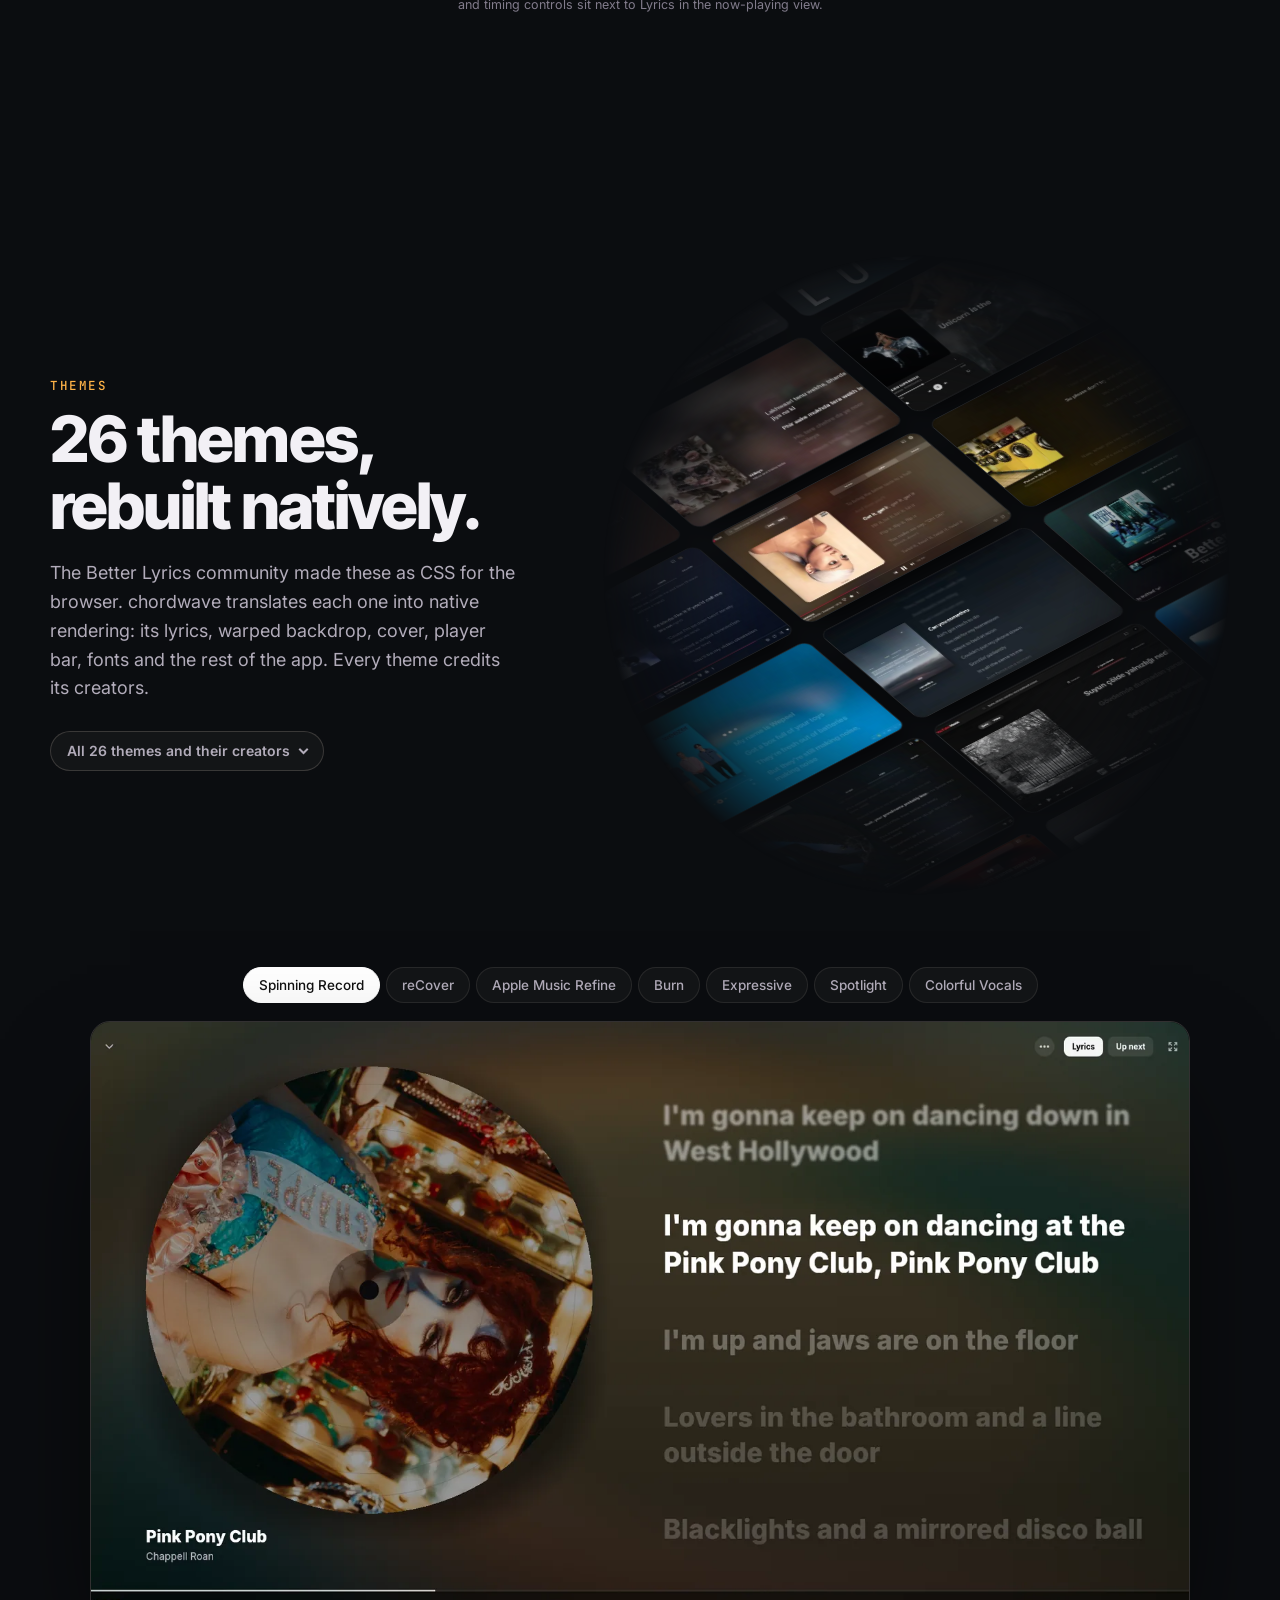
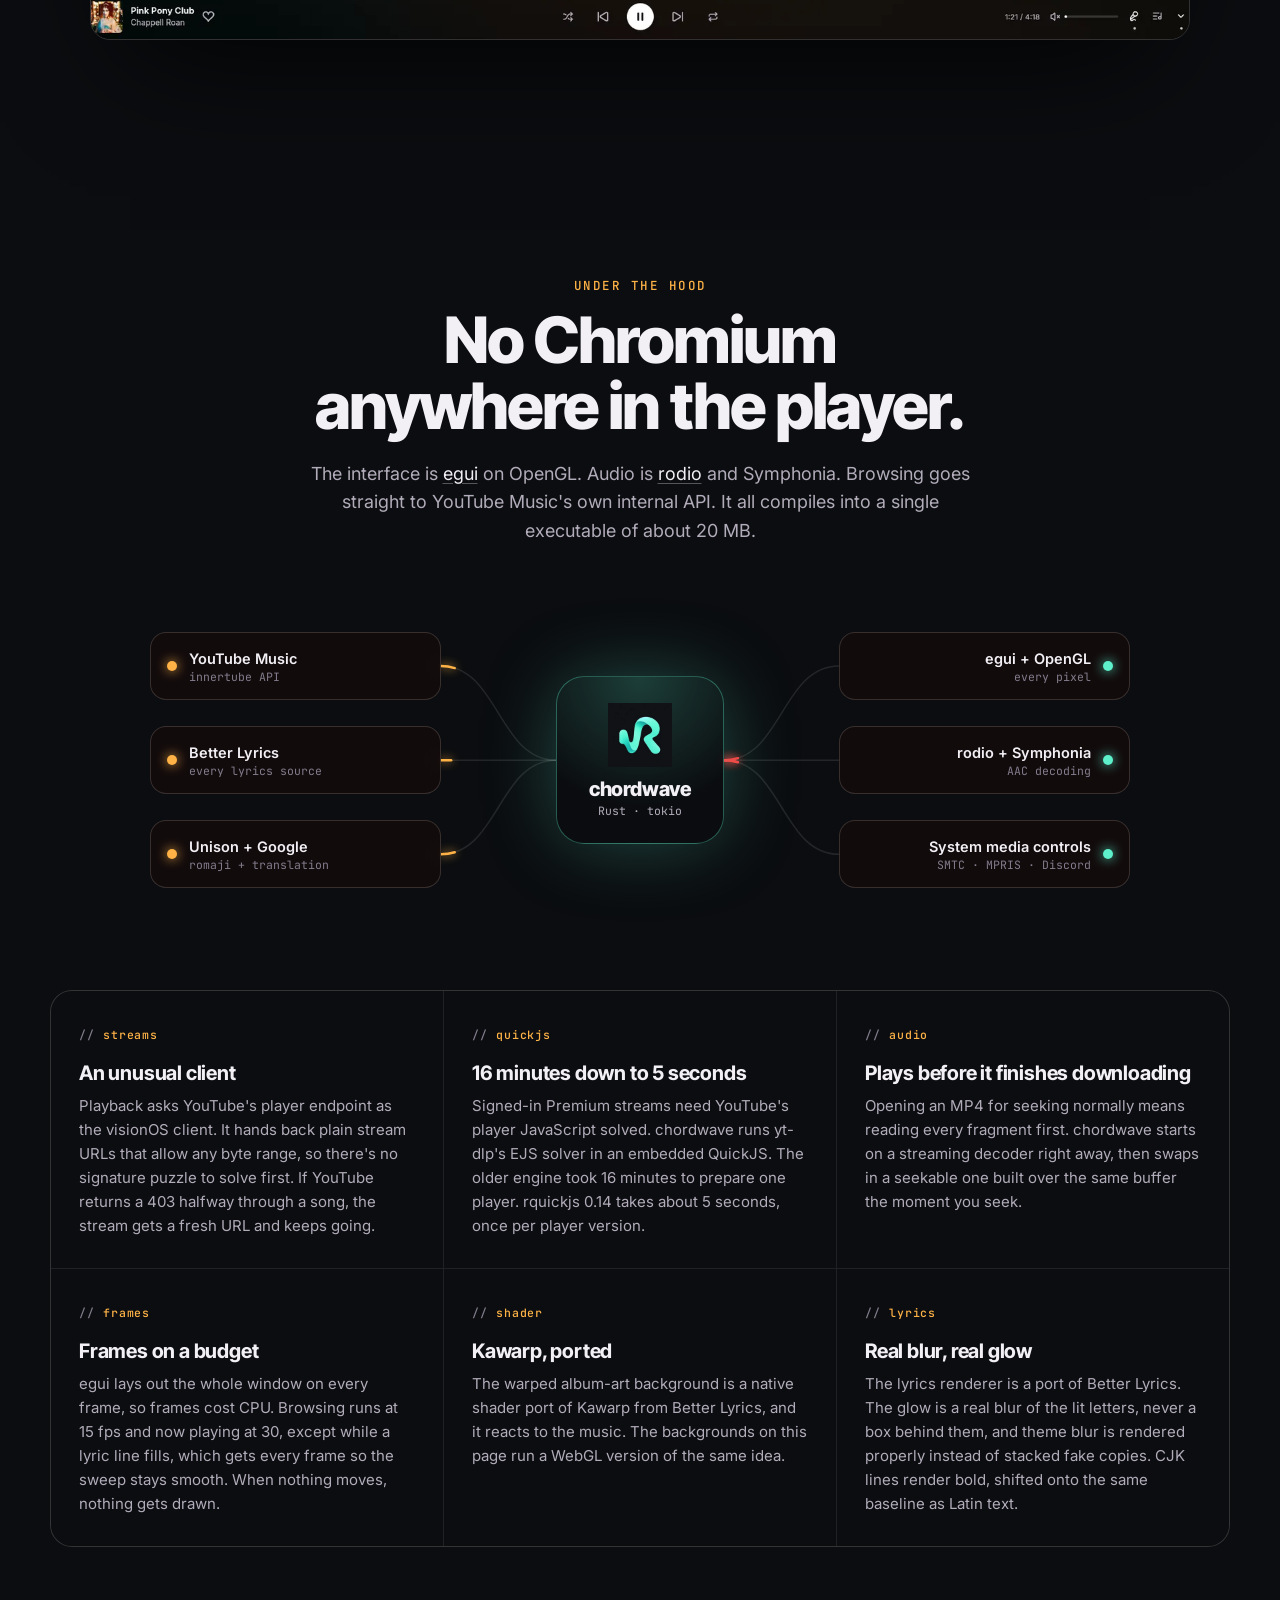
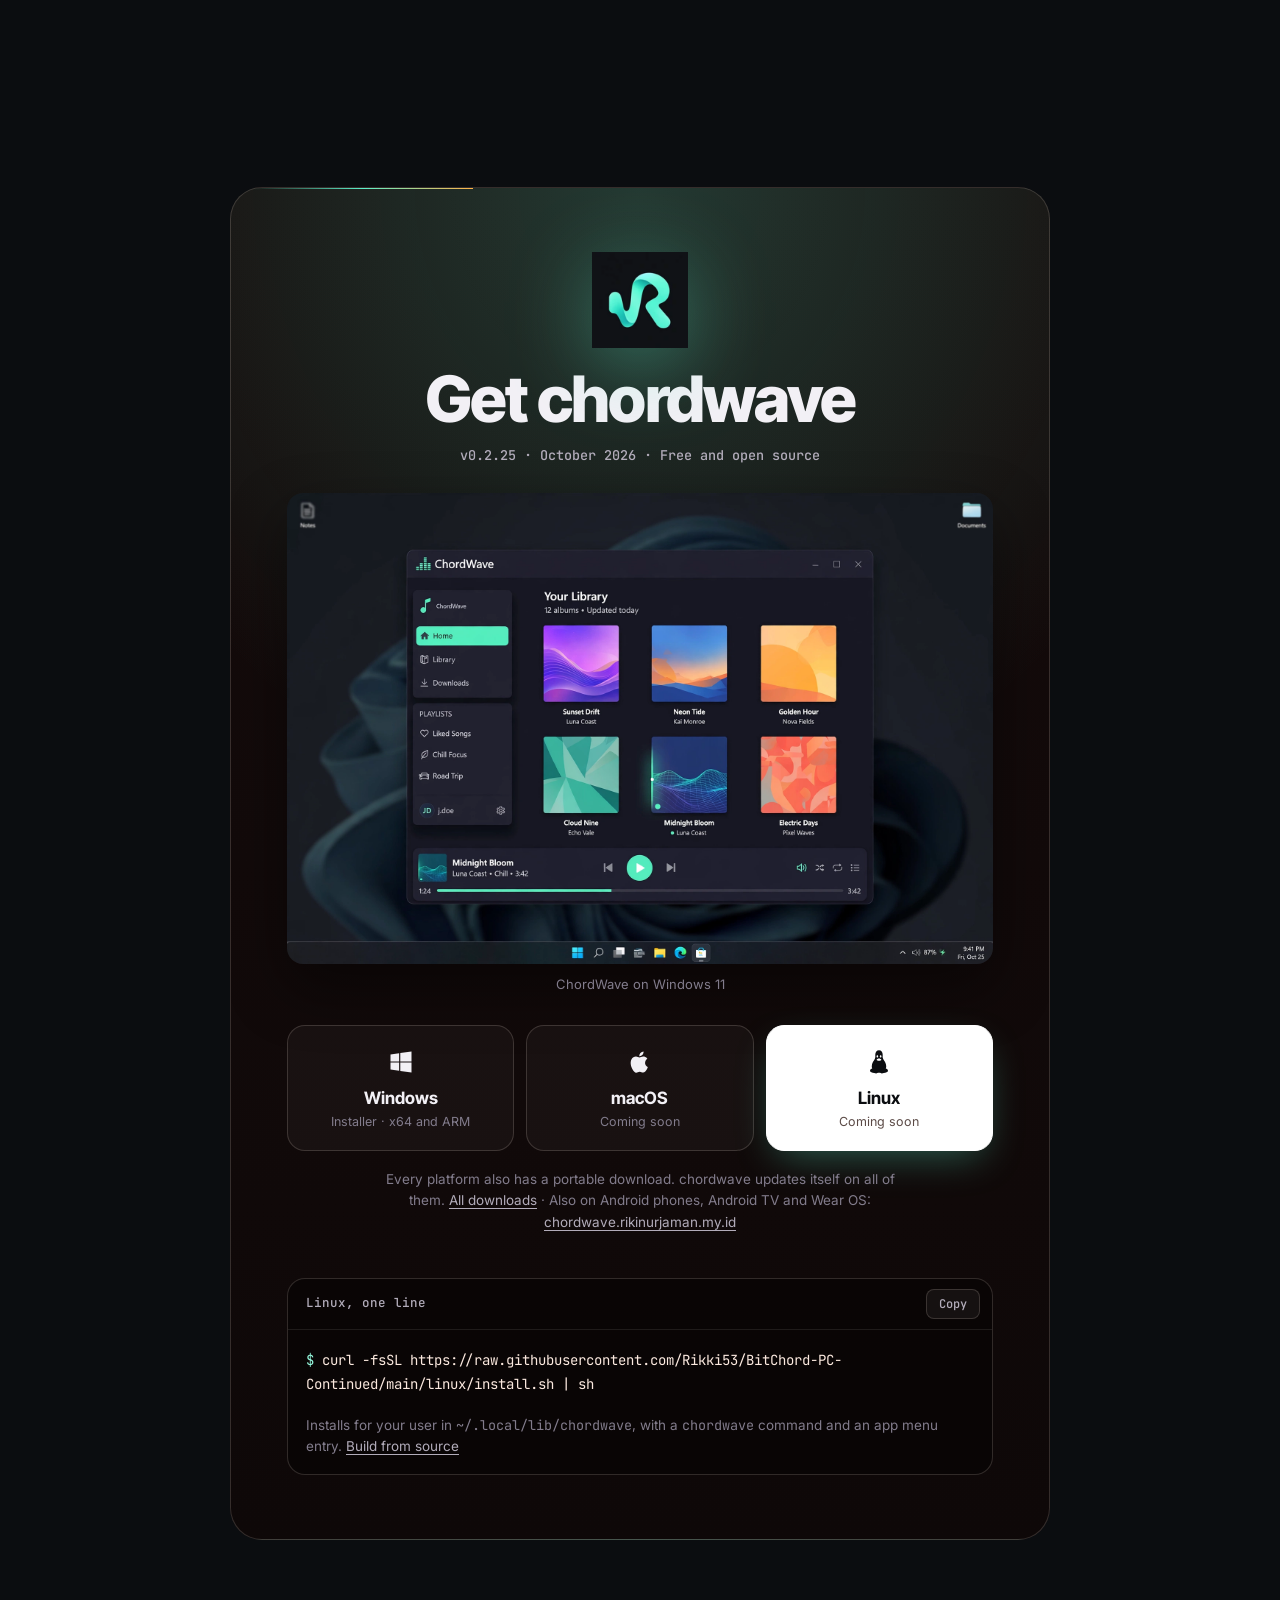
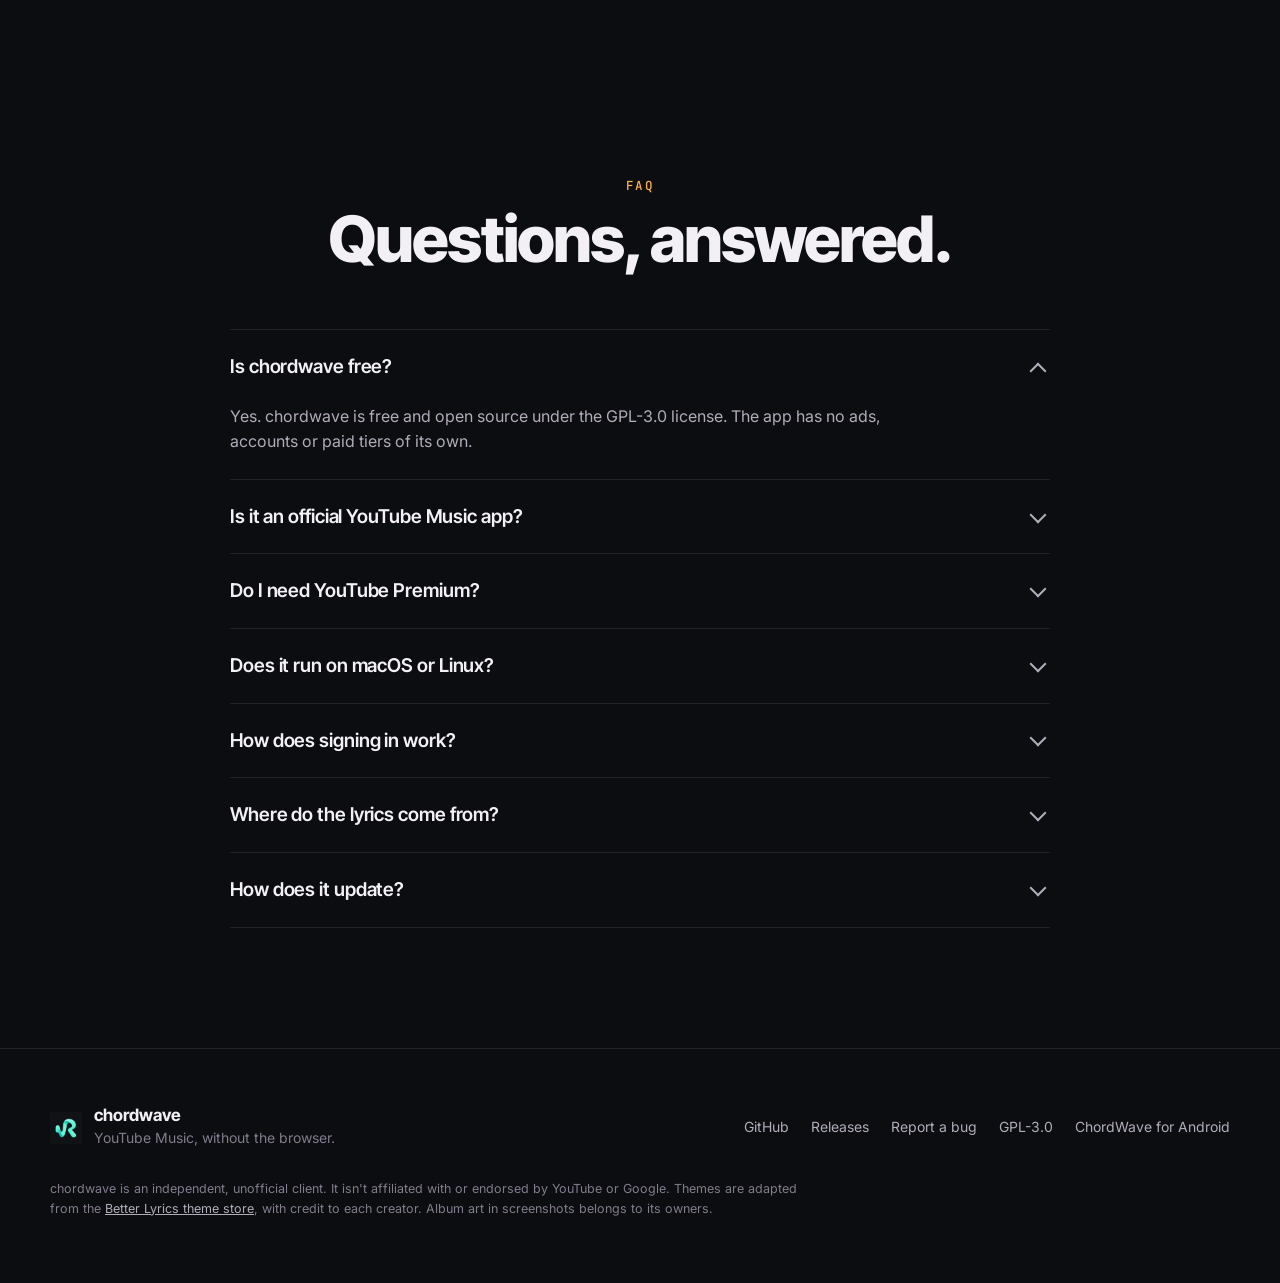
==== commit 2e04a02d: "Link desktop site to the Android site" ====
--- a/docs/index.html
+++ b/docs/index.html
@@ -603,7 +603,7 @@
         <small><span data-size="linux">Coming soon</span></small>
       </a>
     </div>
-    <p class="dl__small">Every platform also has a portable download. chordwave updates itself on all of them. <a href="https://github.com/Rikki53/BitChord-PC-Continued/releases/latest" rel="noopener">All downloads</a></p>
+    <p class="dl__small">Every platform also has a portable download. chordwave updates itself on all of them. <a href="https://github.com/Rikki53/BitChord-PC-Continued/releases/latest" rel="noopener">All downloads</a> · Also on Android phones, Android TV and Wear OS: <a href="https://chordwave.rikinurjaman.my.id" rel="noopener">chordwave.rikinurjaman.my.id</a></p>
 
     <div class="build">
       <div class="build__head"><span>Linux, one line</span><button type="button" class="copy" data-copy="#linux-cmd">Copy</button></div>
@@ -643,6 +643,7 @@
       <a href="https://github.com/Rikki53/BitChord-PC-Continued/releases" rel="noopener">Releases</a>
       <a href="https://github.com/Rikki53/BitChord-PC-Continued/issues" rel="noopener">Report a bug</a>
       <a href="https://github.com/Rikki53/BitChord-PC-Continued/blob/main/LICENSE" rel="noopener">GPL-3.0</a>
+      <a href="https://chordwave.rikinurjaman.my.id" rel="noopener">ChordWave for Android</a>
     </nav>
     <p class="footer__fine">chordwave is an independent, unofficial client. It isn't affiliated with or endorsed by YouTube or Google. Themes are adapted from the <a href="https://github.com/better-lyrics/themes" rel="noopener">Better Lyrics theme store</a>, with credit to each creator. Album art in screenshots belongs to its owners.</p>
   </div>
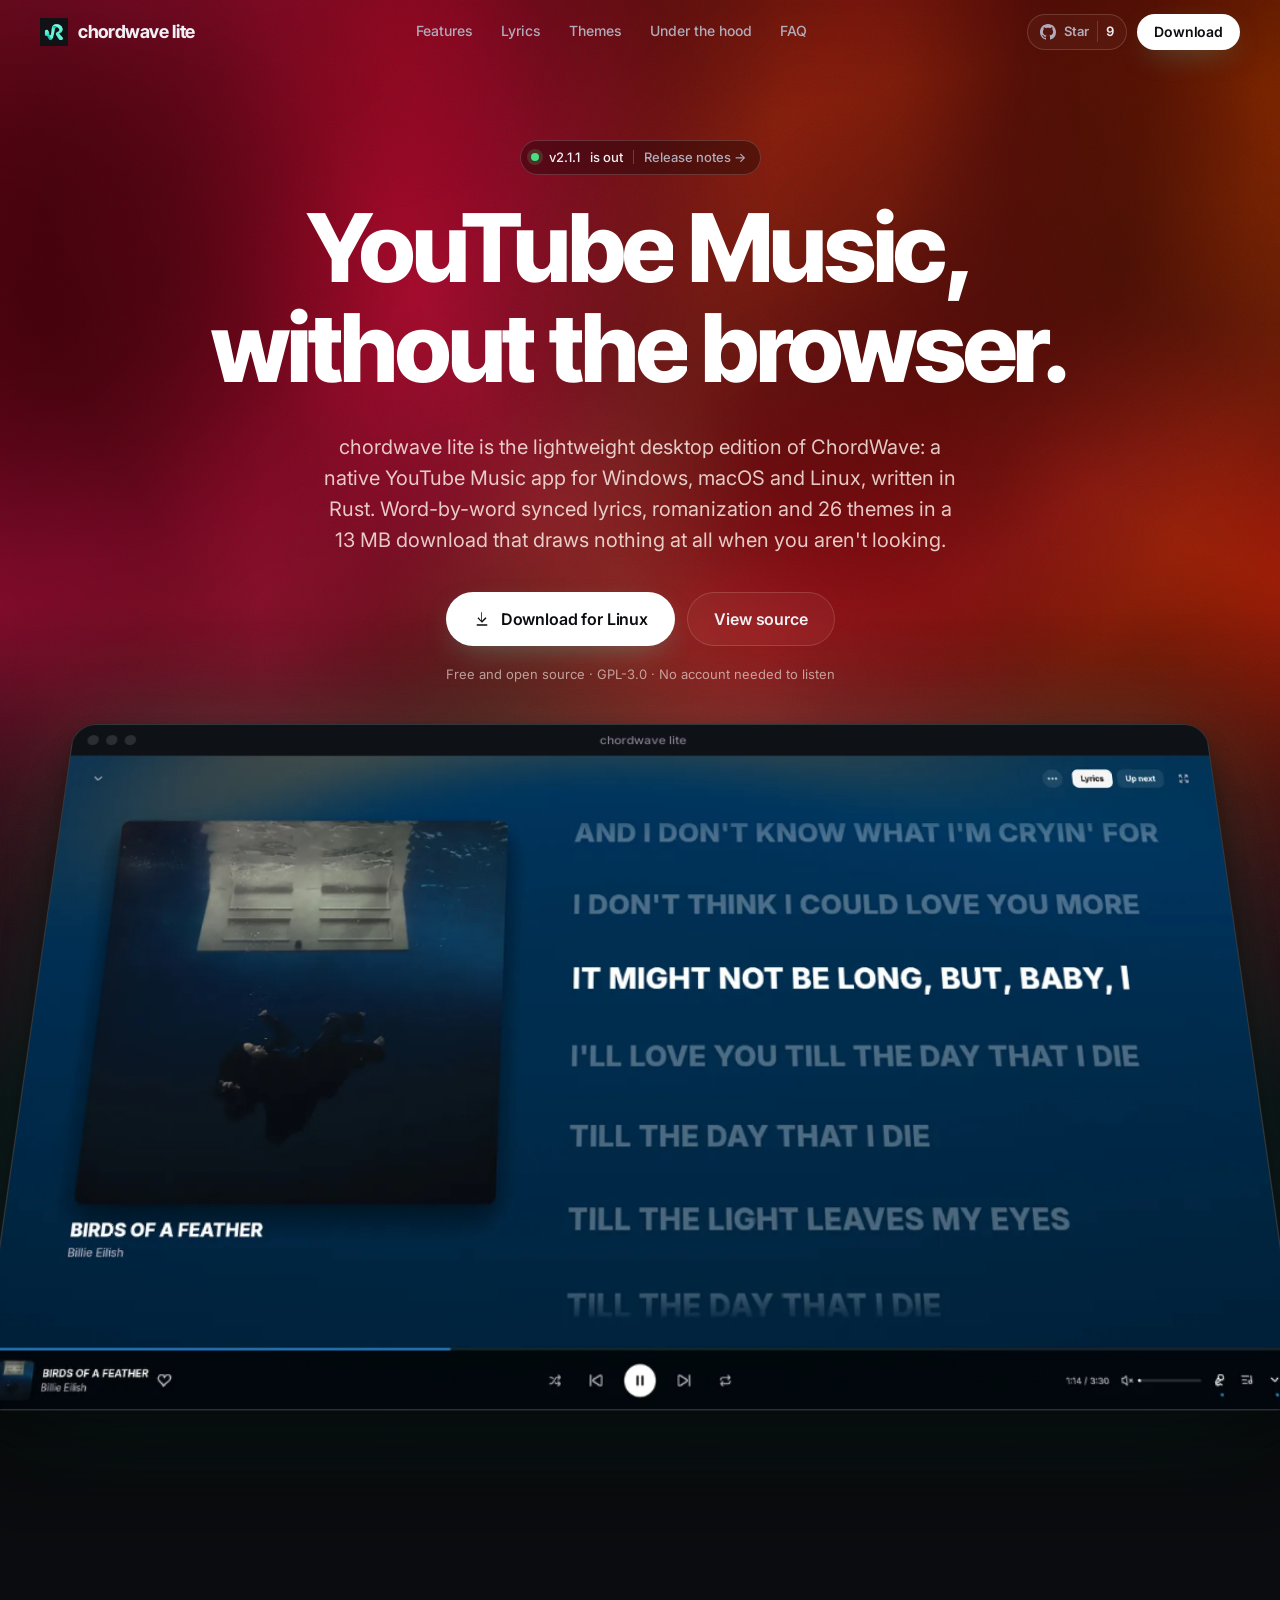
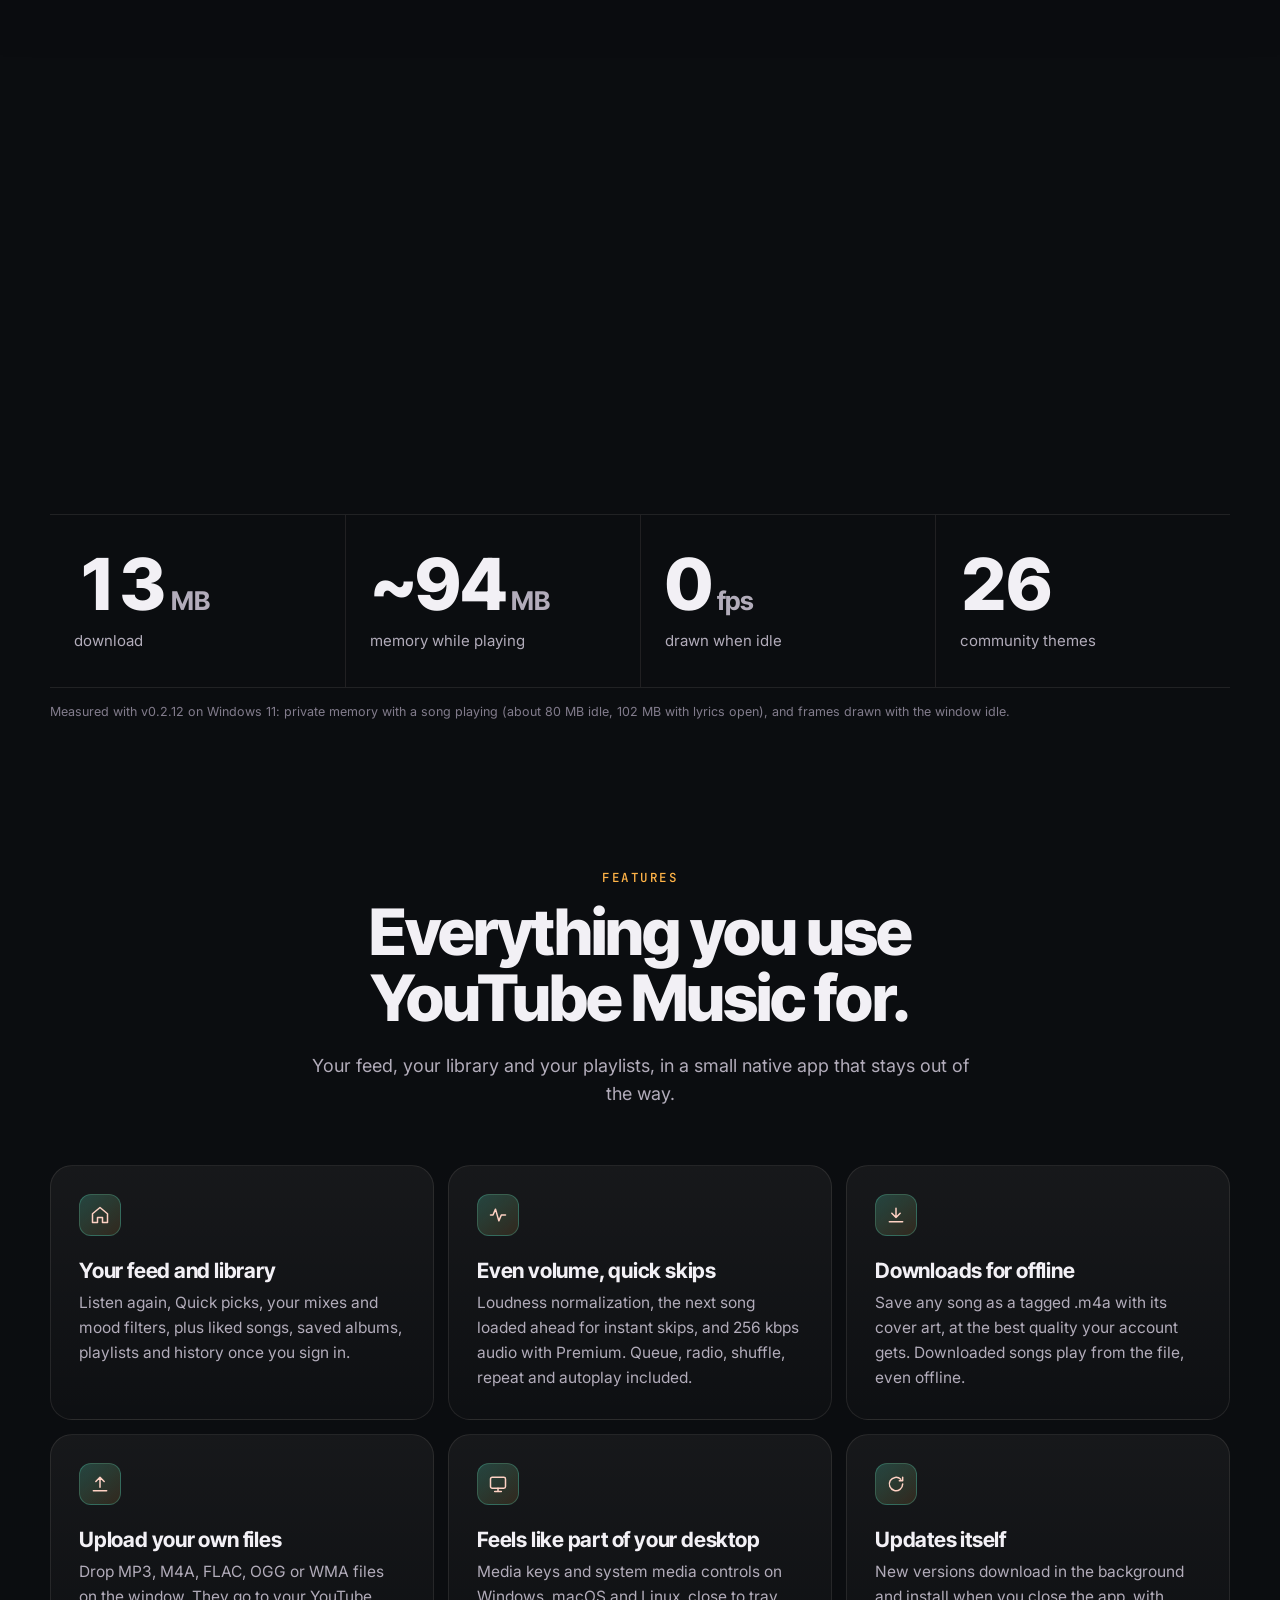
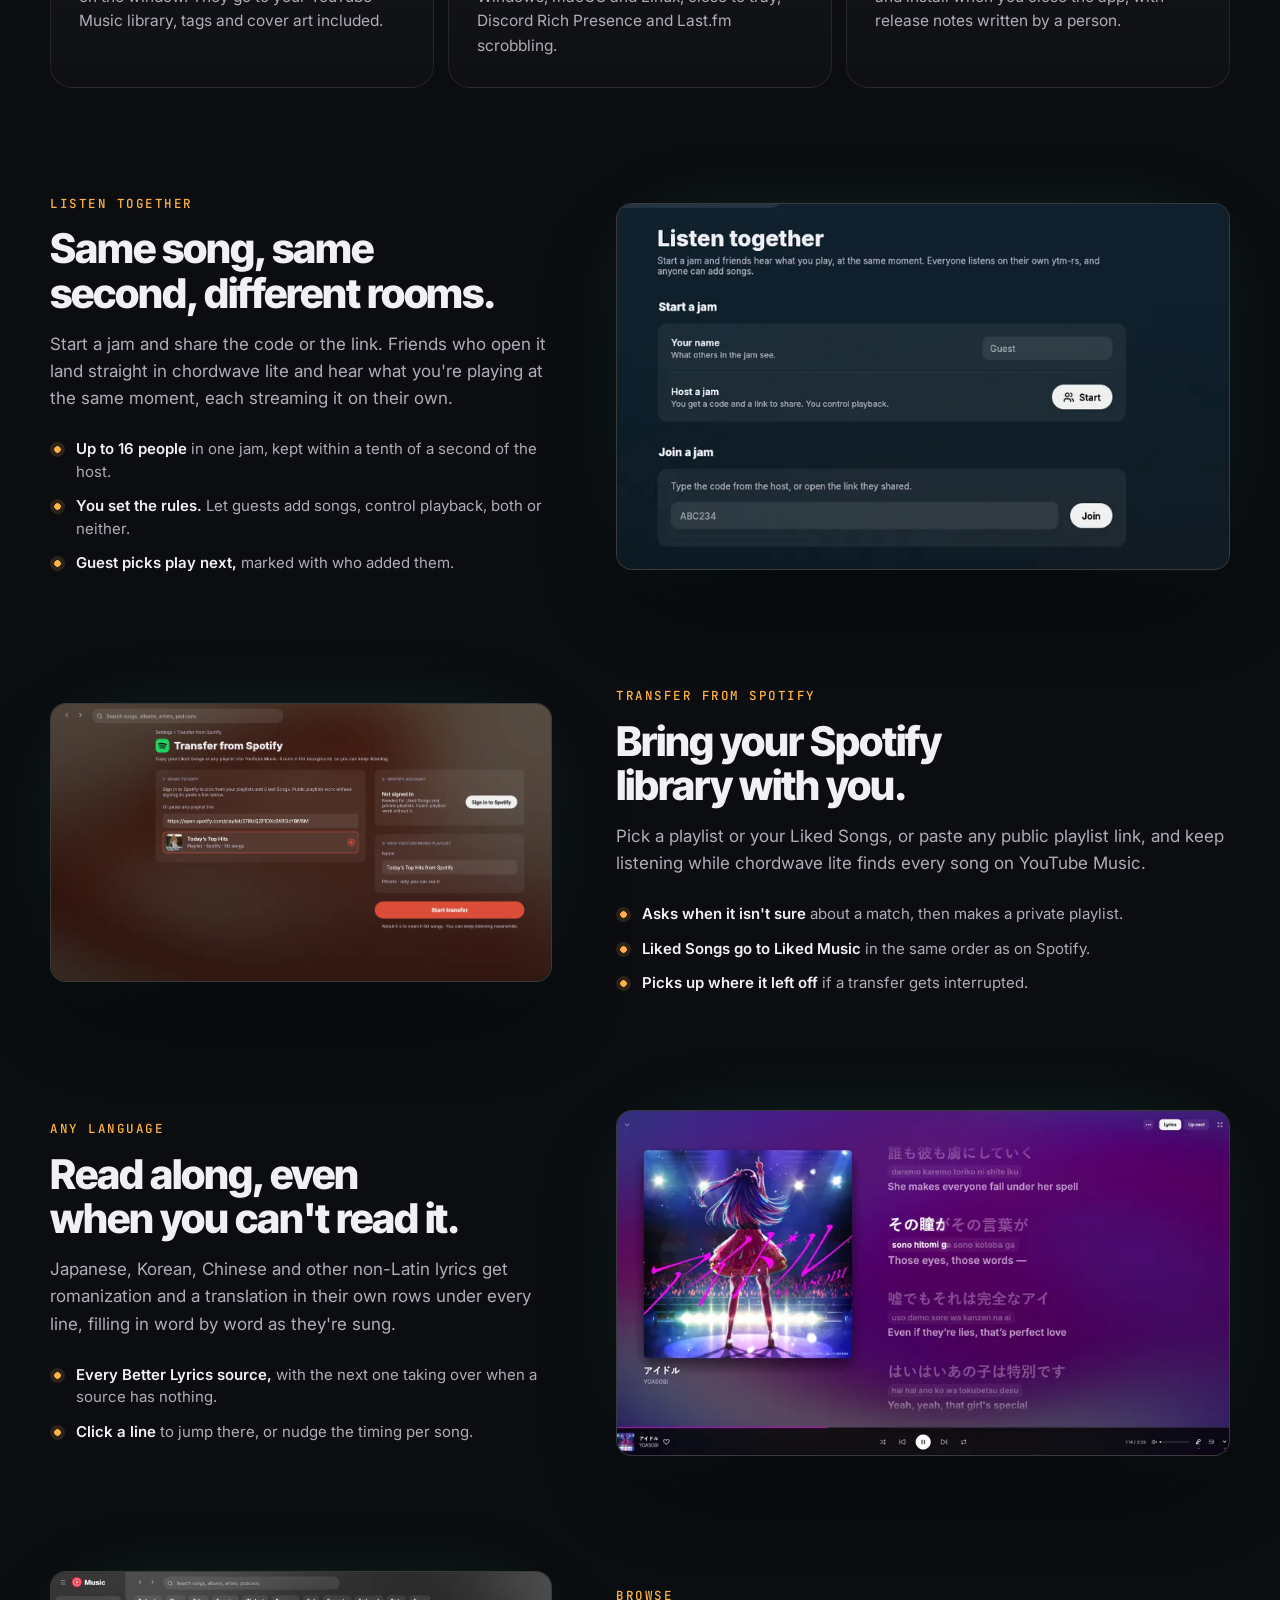
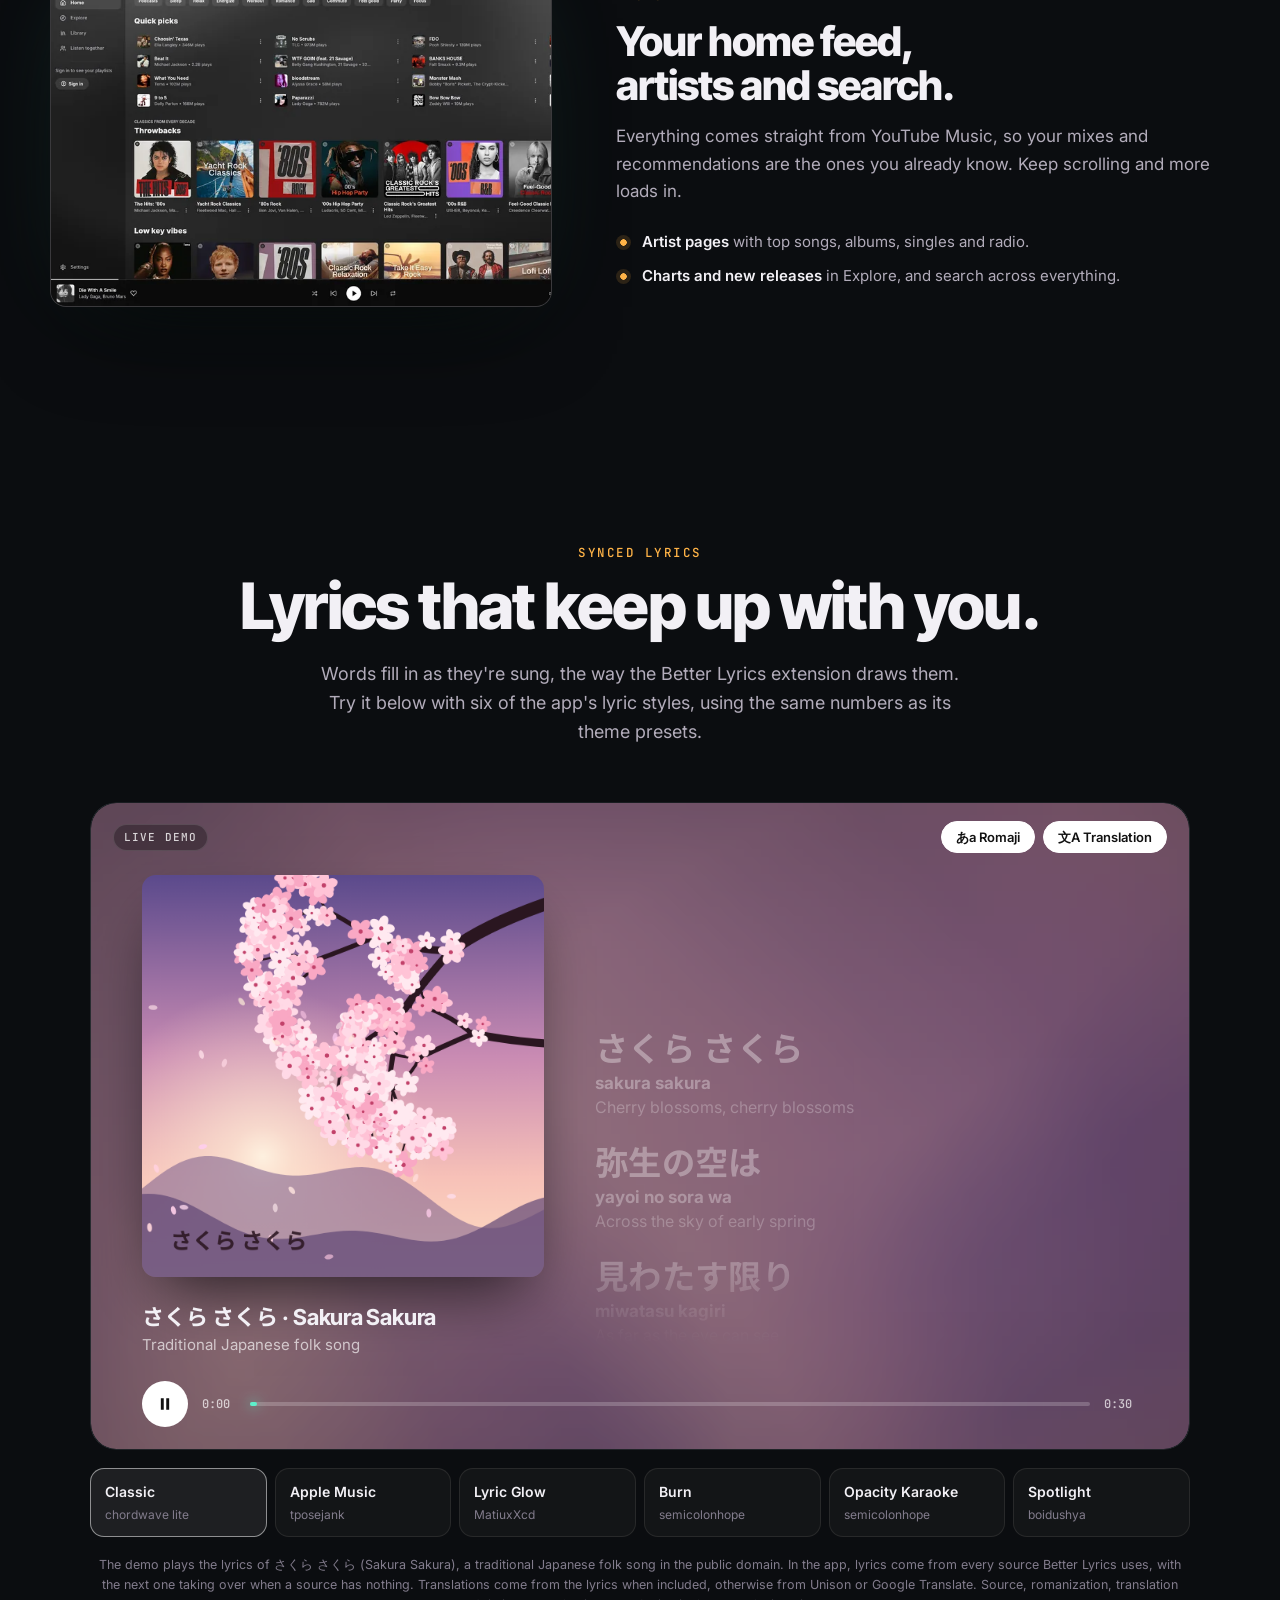
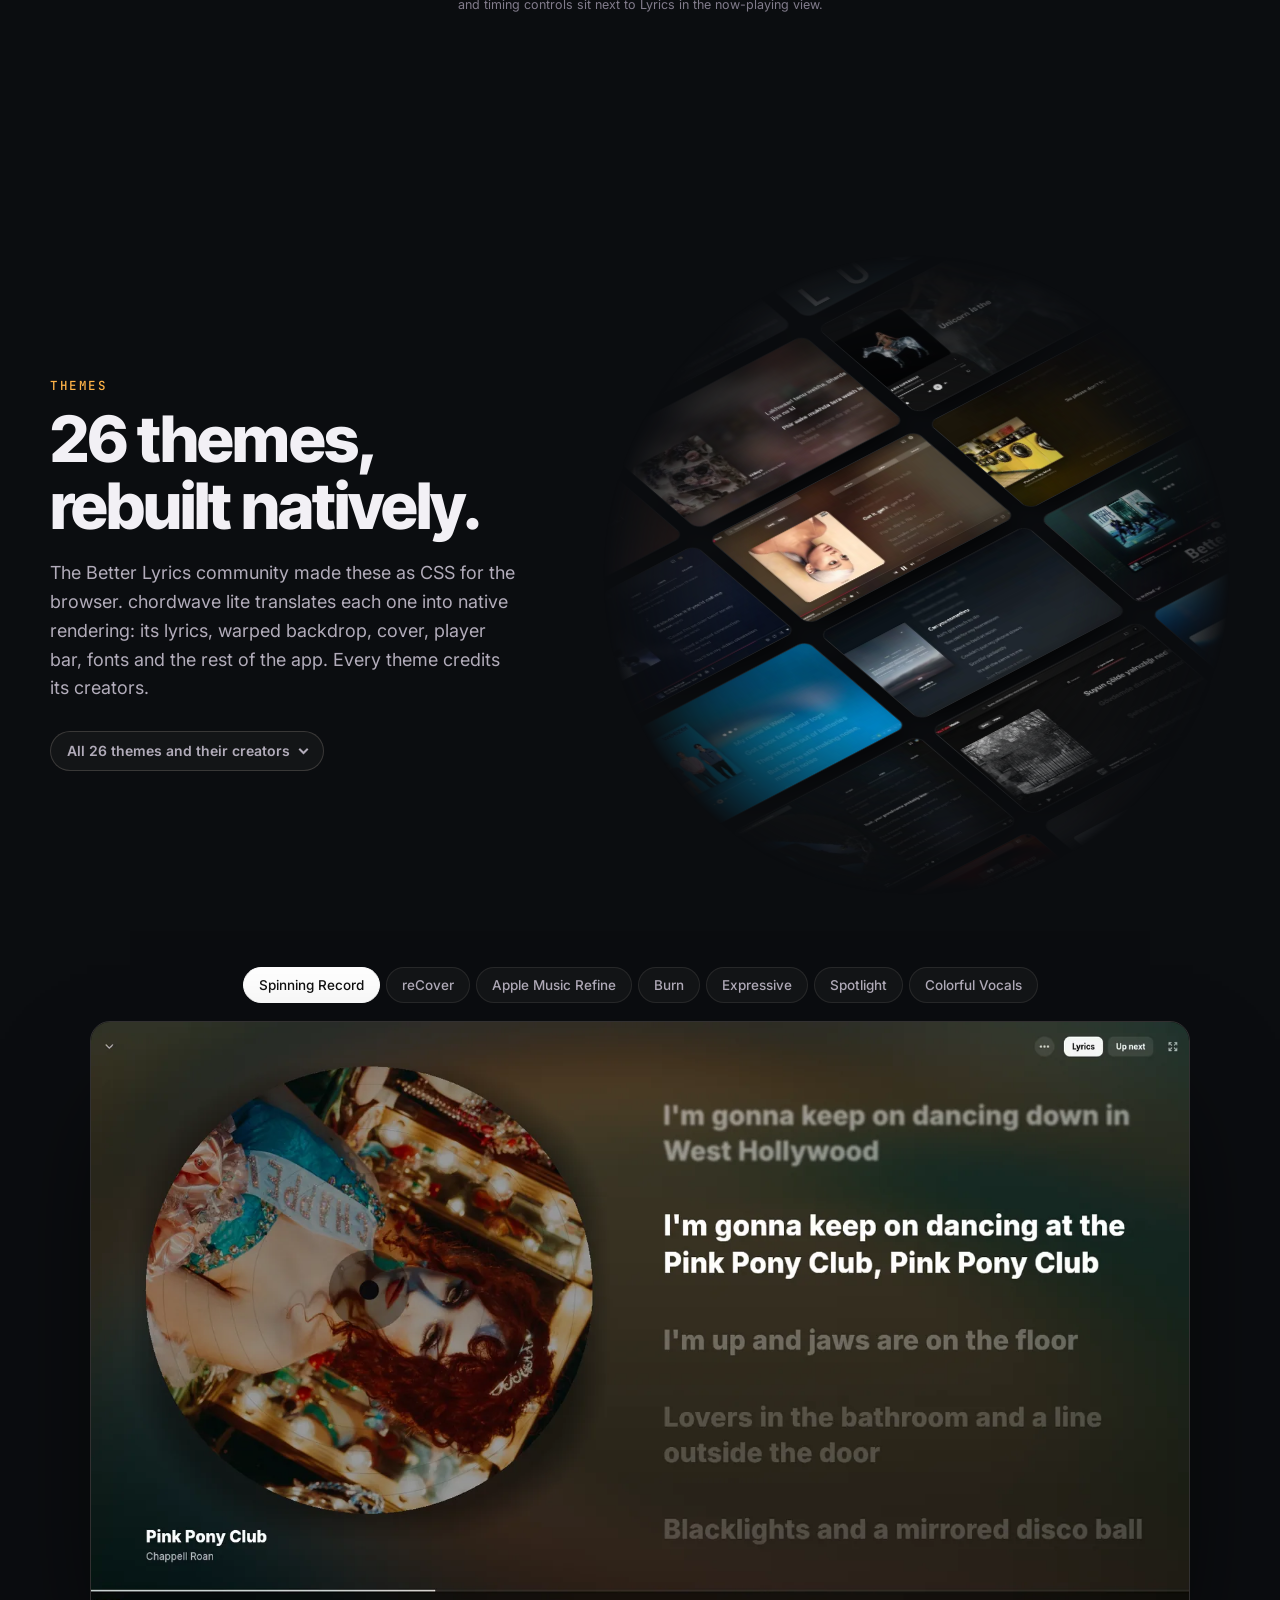
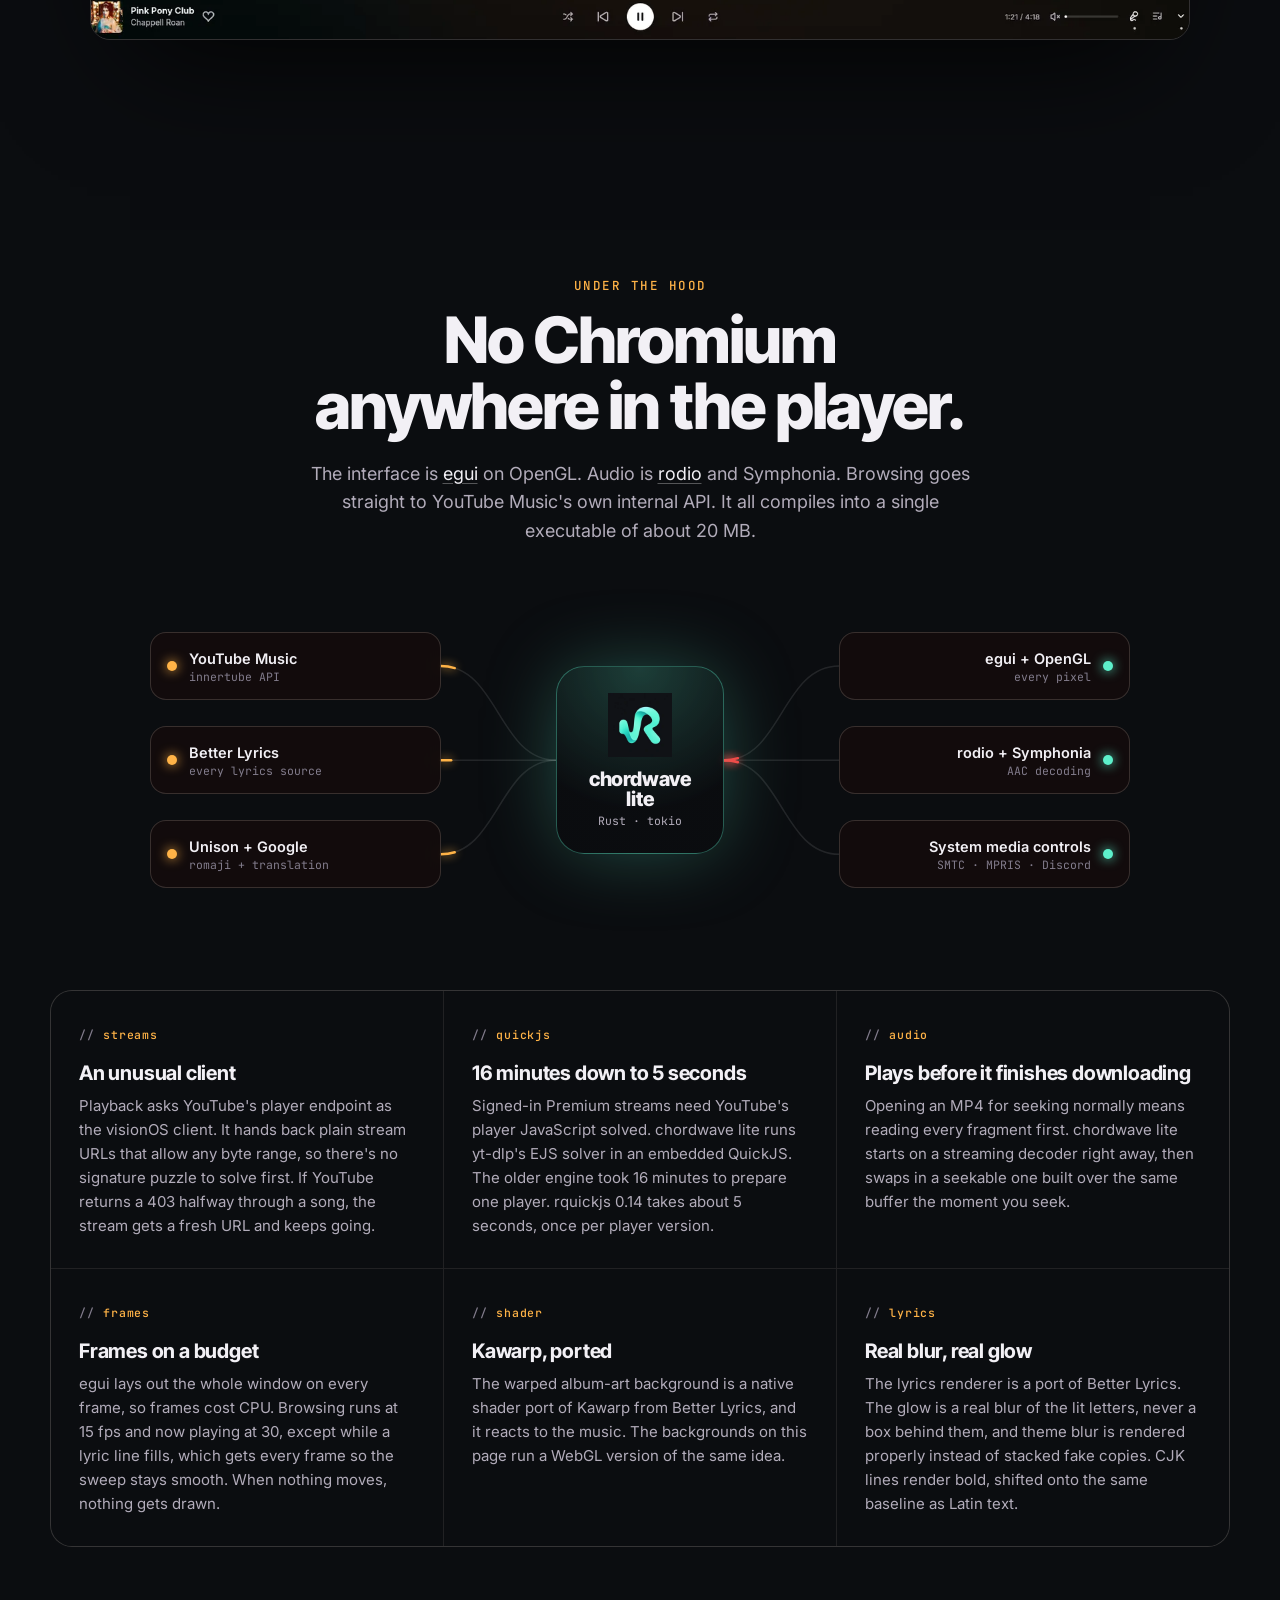
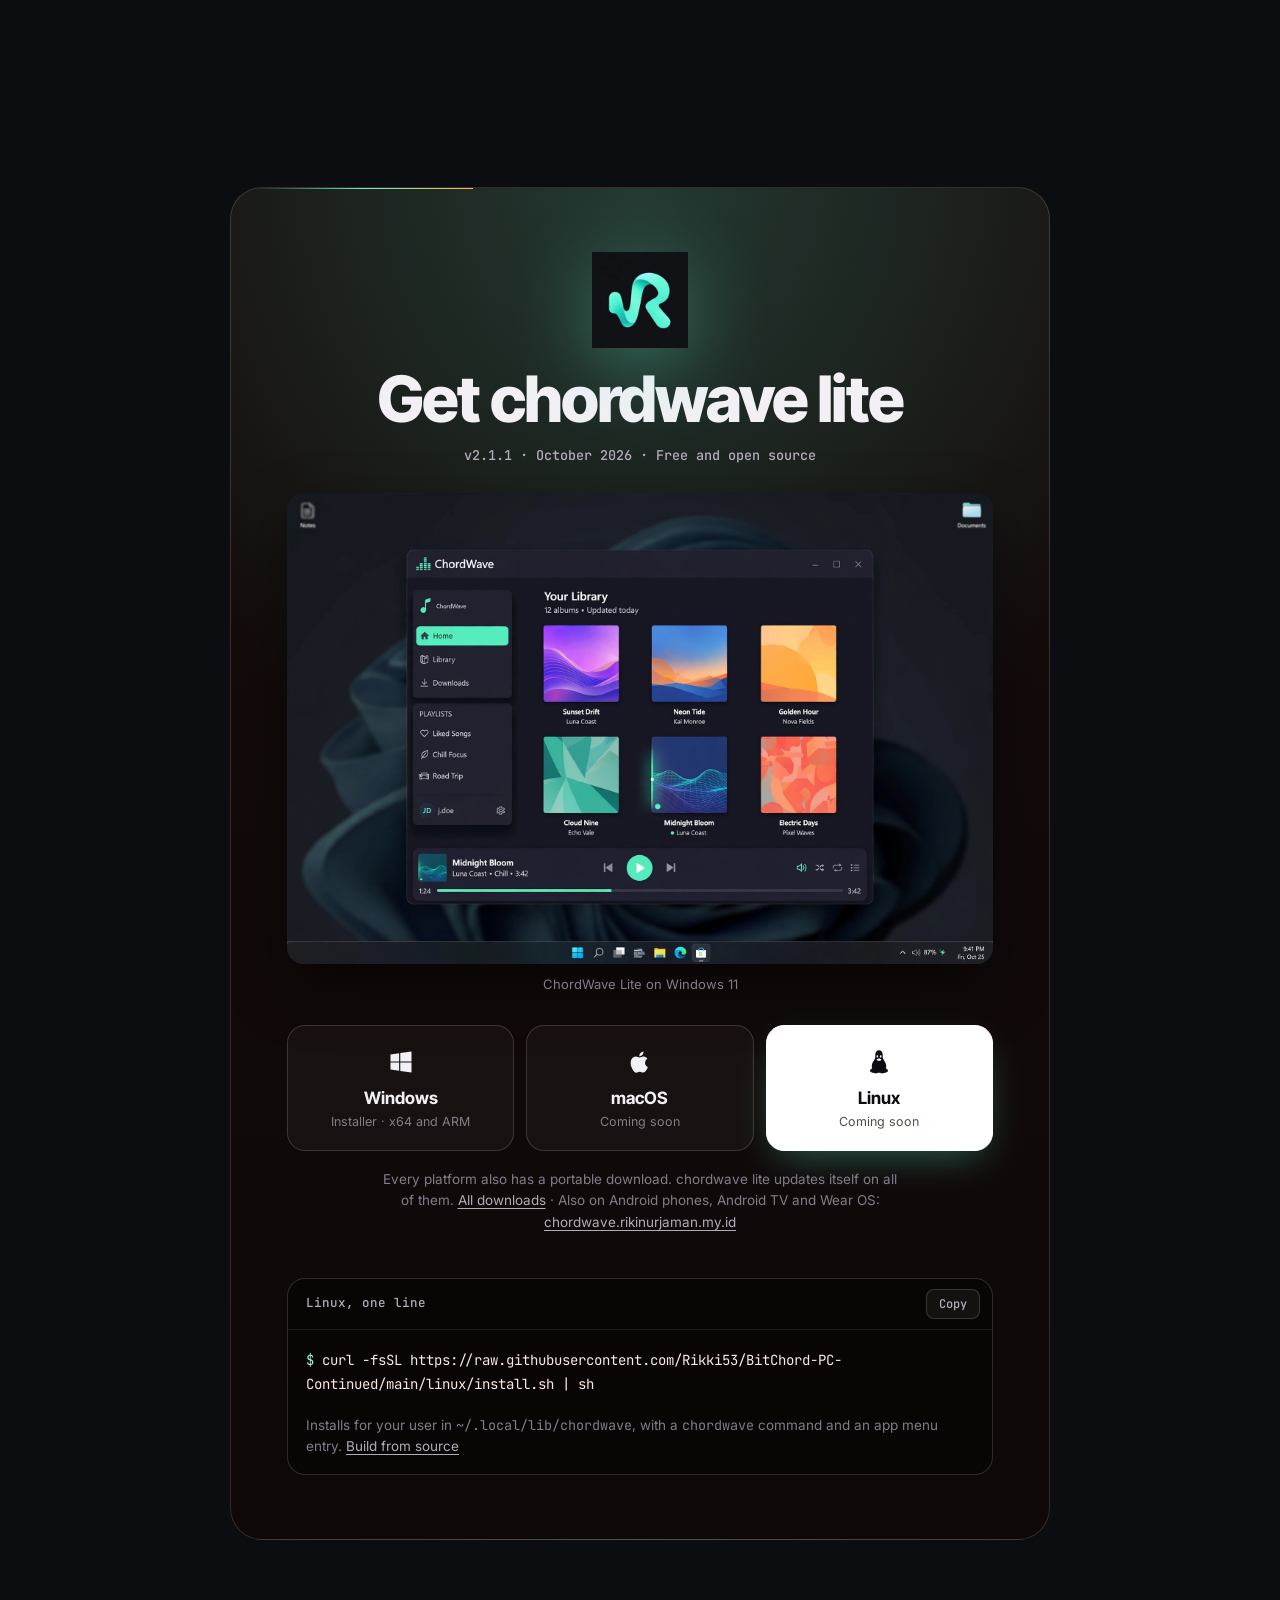
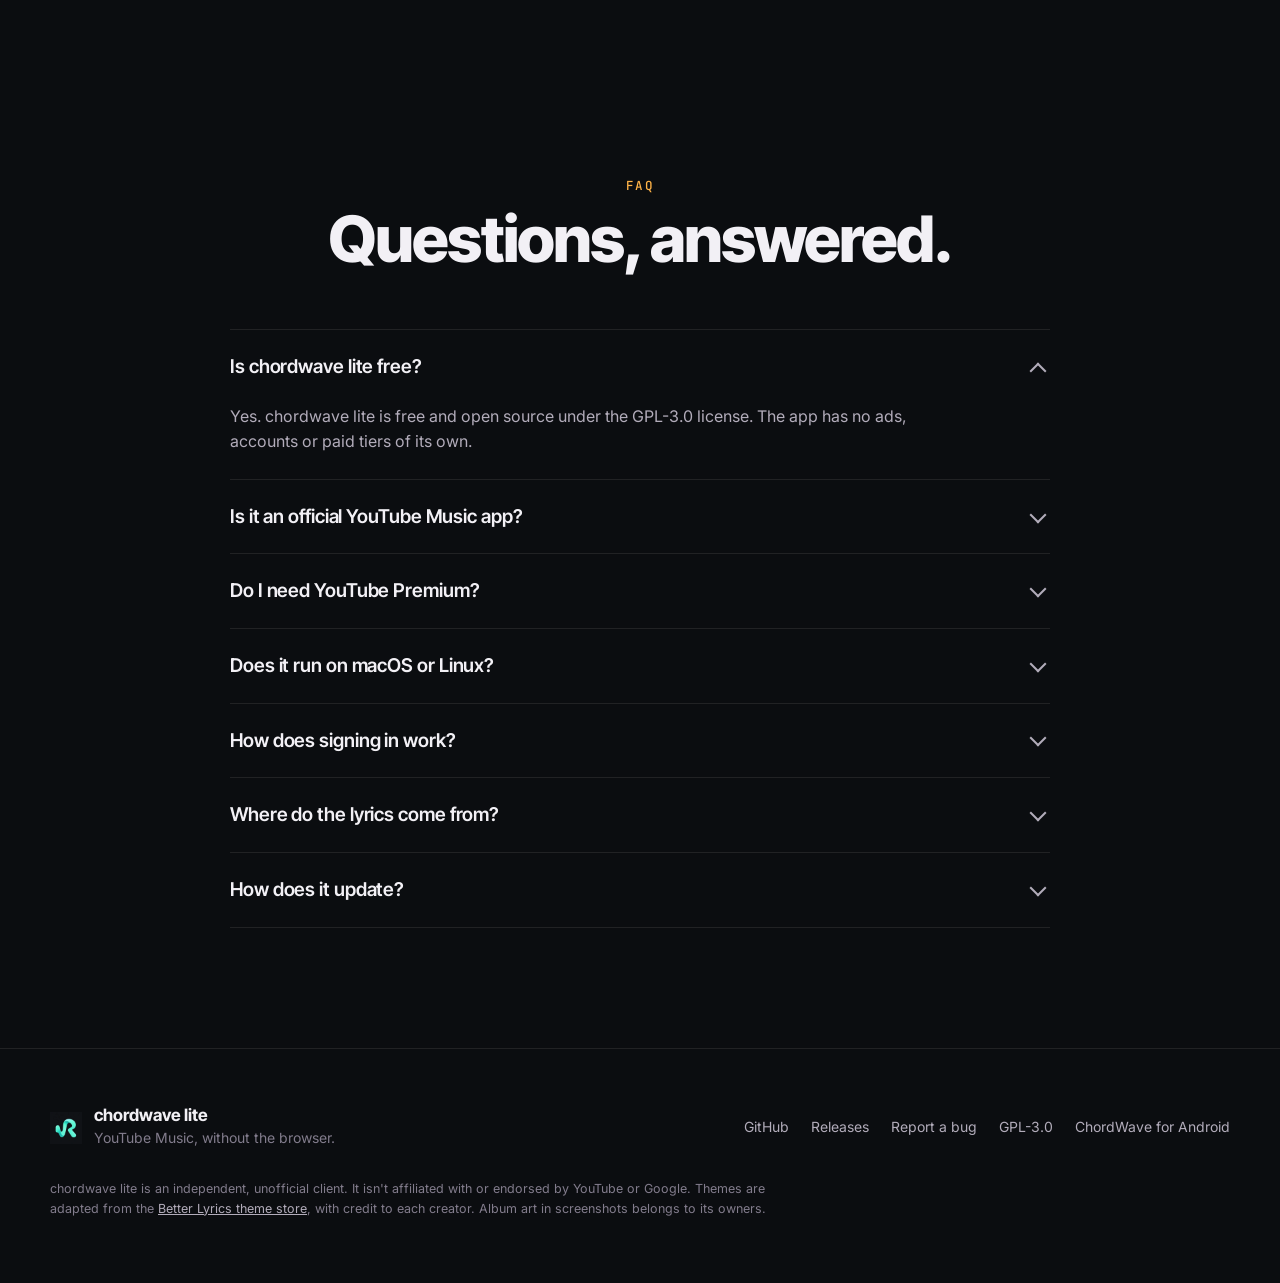
==== commit 16e29d6e: "ChordWave Lite v2.1.1: rename desktop app to ChordWave Lite" ====
--- a/docs/index.html
+++ b/docs/index.html
@@ -3,8 +3,8 @@
 <head>
 <meta charset="utf-8">
 <meta name="viewport" content="width=device-width, initial-scale=1, viewport-fit=cover">
-<title>chordwave: a fast, native YouTube Music desktop app for Windows, macOS and Linux</title>
-<meta name="description" content="chordwave is a free, open-source YouTube Music desktop client written in Rust for Windows, macOS and Linux. A 13 MB download with word-by-word synced lyrics, romanization, 26 themes and no Electron.">
+<title>chordwave lite: a fast, native YouTube Music desktop app for Windows, macOS and Linux</title>
+<meta name="description" content="chordwave lite is a free, open-source YouTube Music desktop client written in Rust for Windows, macOS and Linux. A 13 MB download with word-by-word synced lyrics, romanization, 26 themes and no Electron.">
 <meta name="keywords" content="YouTube Music desktop app, YouTube Music client, YouTube Music Windows, YouTube Music Mac, YouTube Music Linux, native YouTube Music player, Rust music player, egui, synced lyrics, romanized lyrics, Electron alternative, open source">
 <link rel="canonical" href="https://rikki53.github.io/BitChord-PC-Continued/">
 <meta name="robots" content="index, follow, max-image-preview:large">
@@ -13,16 +13,16 @@
 <meta name="color-scheme" content="dark">
 
 <meta property="og:type" content="website">
-<meta property="og:site_name" content="chordwave">
-<meta property="og:title" content="chordwave: YouTube Music, without the browser">
+<meta property="og:site_name" content="chordwave lite">
+<meta property="og:title" content="chordwave lite: YouTube Music, without the browser">
 <meta property="og:description" content="A native YouTube Music desktop app for Windows, macOS and Linux, written in Rust. Word-by-word synced lyrics with romanization, 26 themes, free and open source.">
 <meta property="og:url" content="https://rikki53.github.io/BitChord-PC-Continued/">
 <meta property="og:image" content="https://rikki53.github.io/BitChord-PC-Continued/og.png">
 <meta property="og:image:width" content="1200">
 <meta property="og:image:height" content="630">
-<meta property="og:image:alt" content="chordwave, a native YouTube Music app, showing synced Japanese lyrics with romanization">
+<meta property="og:image:alt" content="chordwave lite, a native YouTube Music app, showing synced Japanese lyrics with romanization">
 <meta name="twitter:card" content="summary_large_image">
-<meta name="twitter:title" content="chordwave: YouTube Music, without the browser">
+<meta name="twitter:title" content="chordwave lite: YouTube Music, without the browser">
 <meta name="twitter:description" content="A native YouTube Music desktop app for Windows, macOS and Linux, written in Rust. Word-by-word lyrics, 26 themes, open source.">
 <meta name="twitter:image" content="https://rikki53.github.io/BitChord-PC-Continued/og.png">
 
@@ -46,13 +46,13 @@
     {
       "@type": "SoftwareApplication",
       "@id": "https://rikki53.github.io/BitChord-PC-Continued/#app",
-      "name": "chordwave",
-      "alternateName": "chordwave YouTube Music client",
+      "name": "chordwave lite",
+      "alternateName": "chordwave lite YouTube Music client",
       "description": "A fast, lightweight, native YouTube Music desktop client written in Rust with egui and rodio. Word-by-word synced lyrics with romanization and translation, 26 themes, 256 kbps audio with Premium, uploads, listening together, Spotify playlist transfer, Discord Rich Presence and automatic updates.",
       "applicationCategory": "MultimediaApplication",
       "applicationSubCategory": "Music player",
       "operatingSystem": "Windows, macOS, Linux",
-      "softwareVersion": "0.2.25",
+      "softwareVersion": "2.1.1",
       "url": "https://rikki53.github.io/BitChord-PC-Continued/",
       "downloadUrl": "https://github.com/Rikki53/BitChord-PC-Continued/releases/latest",
       "installUrl": "https://github.com/Rikki53/BitChord-PC-Continued/releases/latest",
@@ -70,7 +70,7 @@
     },
     {
       "@type": "SoftwareSourceCode",
-      "name": "chordwave",
+      "name": "chordwave lite",
       "codeRepository": "https://github.com/Rikki53/BitChord-PC-Continued",
       "programmingLanguage": "Rust",
       "license": "https://www.gnu.org/licenses/gpl-3.0.html",
@@ -78,18 +78,18 @@
     },
     {
       "@type": "WebSite",
-      "name": "chordwave",
+      "name": "chordwave lite",
       "url": "https://rikki53.github.io/BitChord-PC-Continued/"
     },
     {
       "@type": "FAQPage",
       "mainEntity": [
-        { "@type": "Question", "name": "Is chordwave free?", "acceptedAnswer": { "@type": "Answer", "text": "Yes. chordwave is free and open source under the GPL-3.0 license. There are no ads, accounts or paid tiers in the app itself." } },
-        { "@type": "Question", "name": "Is chordwave an official YouTube Music app?", "acceptedAnswer": { "@type": "Answer", "text": "No. chordwave is an unofficial client built by an independent developer. It talks to the same services music.youtube.com uses, so changes on YouTube's side can occasionally affect playback, sign-in or lyrics." } },
-        { "@type": "Question", "name": "Do I need YouTube Premium to use chordwave?", "acceptedAnswer": { "@type": "Answer", "text": "No. You can browse, search and play without signing in. Signing in unlocks your home feed, library, likes and history. If your account has Premium, Premium-only songs play natively and everything plays at 256 kbps." } },
-        { "@type": "Question", "name": "Does chordwave run on macOS or Linux?", "acceptedAnswer": { "@type": "Answer", "text": "The first release (v2.1.0) is Windows-only. macOS and Linux builds are coming: a disk image for Apple silicon and Intel (macOS 11 or later), and a Linux build with a one-line installer." } },
+        { "@type": "Question", "name": "Is chordwave lite free?", "acceptedAnswer": { "@type": "Answer", "text": "Yes. chordwave lite is free and open source under the GPL-3.0 license. There are no ads, accounts or paid tiers in the app itself." } },
+        { "@type": "Question", "name": "Is chordwave lite an official YouTube Music app?", "acceptedAnswer": { "@type": "Answer", "text": "No. chordwave lite is an unofficial client built by an independent developer. It talks to the same services music.youtube.com uses, so changes on YouTube's side can occasionally affect playback, sign-in or lyrics." } },
+        { "@type": "Question", "name": "Do I need YouTube Premium to use chordwave lite?", "acceptedAnswer": { "@type": "Answer", "text": "No. You can browse, search and play without signing in. Signing in unlocks your home feed, library, likes and history. If your account has Premium, Premium-only songs play natively and everything plays at 256 kbps." } },
+        { "@type": "Question", "name": "Does chordwave lite run on macOS or Linux?", "acceptedAnswer": { "@type": "Answer", "text": "The first release (v2.1.0) is Windows-only. macOS and Linux builds are coming: a disk image for Apple silicon and Intel (macOS 11 or later), and a Linux build with a one-line installer." } },
         { "@type": "Question", "name": "Where do the synced lyrics come from?", "acceptedAnswer": { "@type": "Answer", "text": "Synced lyrics come from every source the Better Lyrics extension uses, including Better Lyrics, Unison, Musixmatch and LRCLib. If one has nothing for a song, the next takes over. Romanization and translations for Japanese, Korean, Chinese and other non-Latin lyrics come from the lyrics when they include them, otherwise from Unison or Google Translate." } },
-        { "@type": "Question", "name": "How does chordwave update?", "acceptedAnswer": { "@type": "Answer", "text": "The installed app checks GitHub for new releases, downloads them in the background and installs when you close it. You can also restart to update right away, or turn updates off in Settings." } }
+        { "@type": "Question", "name": "How does chordwave lite update?", "acceptedAnswer": { "@type": "Answer", "text": "The installed app checks GitHub for new releases, downloads them in the background and installs when you close it. You can also restart to update right away, or turn updates off in Settings." } }
       ]
     }
   ]
@@ -100,9 +100,9 @@
 <a class="skip" href="#main">Skip to content</a>
 
 <header class="nav" id="nav">
-  <a class="nav__brand" href="#top" aria-label="chordwave home">
+  <a class="nav__brand" href="#top" aria-label="chordwave lite home">
     <img src="icon-192.png" alt="" width="28" height="28">
-    <span>chordwave</span>
+    <span>chordwave lite</span>
   </a>
   <nav class="nav__links" aria-label="Sections">
     <a href="#features">Features</a>
@@ -112,7 +112,7 @@
     <a href="#faq">FAQ</a>
   </nav>
   <div class="nav__actions">
-    <a class="gh-pill" href="https://github.com/Rikki53/BitChord-PC-Continued" rel="noopener" aria-label="chordwave on GitHub">
+    <a class="gh-pill" href="https://github.com/Rikki53/BitChord-PC-Continued" rel="noopener" aria-label="chordwave lite on GitHub">
       <svg viewBox="0 0 16 16" width="16" height="16" aria-hidden="true"><path fill="currentColor" d="M8 0C3.58 0 0 3.58 0 8c0 3.54 2.29 6.53 5.47 7.59.4.07.55-.17.55-.38 0-.19-.01-.82-.01-1.49-2.01.37-2.53-.49-2.69-.94-.09-.23-.48-.94-.82-1.13-.28-.15-.68-.52-.01-.53.63-.01 1.08.58 1.23.82.72 1.21 1.87.87 2.33.66.07-.52.28-.87.51-1.07-1.78-.2-3.64-.89-3.64-3.95 0-.87.31-1.59.82-2.15-.08-.2-.36-1.02.08-2.12 0 0 .67-.21 2.2.82.64-.18 1.32-.27 2-.27.68 0 1.36.09 2 .27 1.53-1.04 2.2-.82 2.2-.82.44 1.1.16 1.92.08 2.12.51.56.82 1.27.82 2.15 0 3.07-1.87 3.75-3.65 3.95.29.25.54.73.54 1.48 0 1.07-.01 1.93-.01 2.2 0 .21.15.46.55.38A8.013 8.013 0 0016 8c0-4.42-3.58-8-8-8z"/></svg>
       <span class="gh-pill__label">Star</span>
       <span class="gh-pill__count" data-stars>9</span>
@@ -130,7 +130,7 @@
   <div class="hero__inner">
     <a class="chip" href="https://github.com/Rikki53/BitChord-PC-Continued/releases/latest" rel="noopener">
       <span class="chip__dot"></span>
-      <span data-version>v0.2.25</span> is out
+      <span data-version>v2.1.1</span> is out
       <span class="chip__sep"></span>
       <span class="chip__more">Release notes →</span>
     </a>
@@ -139,7 +139,7 @@
       <span class="kline"><span class="kw">without</span> <span class="kw">the</span> <span class="kw">browser.</span></span>
     </h1>
     <p class="hero__sub">
-      chordwave is a native YouTube Music app for Windows, macOS and Linux, written in Rust. Word-by-word synced lyrics, romanization and 26 themes in a 13&nbsp;MB download that draws nothing at all when you aren't looking.
+      chordwave lite is the lightweight desktop edition of ChordWave: a native YouTube Music app for Windows, macOS and Linux, written in Rust. Word-by-word synced lyrics, romanization and 26 themes in a 13&nbsp;MB download that draws nothing at all when you aren't looking.
     </p>
     <div class="hero__cta">
       <a class="btn btn--primary btn--lg" href="#download" data-dl>
@@ -154,8 +154,8 @@
   <div class="scrollframe" data-scrollframe>
     <div class="scrollframe__stage">
       <figure class="device" data-device>
-        <div class="device__bar" aria-hidden="true"><i></i><i></i><i></i><span>chordwave</span></div>
-        <img src="img/app/now-playing-1600.webp" srcset="img/app/now-playing-800.webp 800w, img/app/now-playing-1600.webp 1600w" sizes="(max-width: 1100px) 100vw, 1100px" width="1600" height="881" alt="chordwave now playing BIRDS OF A FEATHER by Billie Eilish, with word-by-word synced lyrics over an animated album-art background" fetchpriority="high">
+        <div class="device__bar" aria-hidden="true"><i></i><i></i><i></i><span>chordwave lite</span></div>
+        <img src="img/app/now-playing-1600.webp" srcset="img/app/now-playing-800.webp 800w, img/app/now-playing-1600.webp 1600w" sizes="(max-width: 1100px) 100vw, 1100px" width="1600" height="881" alt="chordwave lite now playing BIRDS OF A FEATHER by Billie Eilish, with word-by-word synced lyrics over an animated album-art background" fetchpriority="high">
       </figure>
     </div>
   </div>
@@ -218,7 +218,7 @@
       <div class="row__copy">
         <p class="eyebrow">Listen together</p>
         <h3>Same song, same second, different rooms.</h3>
-        <p>Start a jam and share the code or the link. Friends who open it land straight in chordwave and hear what you're playing at the same moment, each streaming it on their own.</p>
+        <p>Start a jam and share the code or the link. Friends who open it land straight in chordwave lite and hear what you're playing at the same moment, each streaming it on their own.</p>
         <ul class="feat__list">
           <li><b>Up to 16 people</b> in one jam, kept within a tenth of a second of the host.</li>
           <li><b>You set the rules.</b> Let guests add songs, control playback, both or neither.</li>
@@ -226,7 +226,7 @@
         </ul>
       </div>
       <figure class="row__shot">
-        <img src="img/app/jam-770.webp" srcset="img/app/jam-385.webp 385w, img/app/jam-770.webp 770w" sizes="(max-width: 900px) 92vw, 620px" width="770" height="459" loading="lazy" alt="The Listen together page in chordwave: host a jam with your name, or join one with a code">
+        <img src="img/app/jam-770.webp" srcset="img/app/jam-385.webp 385w, img/app/jam-770.webp 770w" sizes="(max-width: 900px) 92vw, 620px" width="770" height="459" loading="lazy" alt="The Listen together page in chordwave lite: host a jam with your name, or join one with a code">
       </figure>
     </article>
 
@@ -234,7 +234,7 @@
       <div class="row__copy">
         <p class="eyebrow">Transfer from Spotify</p>
         <h3>Bring your Spotify library with you.</h3>
-        <p>Pick a playlist or your Liked Songs, or paste any public playlist link, and keep listening while chordwave finds every song on YouTube Music.</p>
+        <p>Pick a playlist or your Liked Songs, or paste any public playlist link, and keep listening while chordwave lite finds every song on YouTube Music.</p>
         <ul class="feat__list">
           <li><b>Asks when it isn't sure</b> about a match, then makes a private playlist.</li>
           <li><b>Liked Songs go to Liked Music</b> in the same order as on Spotify.</li>
@@ -242,7 +242,7 @@
         </ul>
       </div>
       <figure class="row__shot">
-        <img src="img/app/transfer-1105.webp" srcset="img/app/transfer-553.webp 553w, img/app/transfer-1105.webp 1105w" sizes="(max-width: 900px) 92vw, 620px" width="1105" height="612" loading="lazy" alt="The Transfer from Spotify page in chordwave with a public playlist link pasted in, Today&apos;s Top Hits picked, and the new YouTube Music playlist named after it">
+        <img src="img/app/transfer-1105.webp" srcset="img/app/transfer-553.webp 553w, img/app/transfer-1105.webp 1105w" sizes="(max-width: 900px) 92vw, 620px" width="1105" height="612" loading="lazy" alt="The Transfer from Spotify page in chordwave lite with a public playlist link pasted in, Today&apos;s Top Hits picked, and the new YouTube Music playlist named after it">
       </figure>
     </article>
 
@@ -272,7 +272,7 @@
         </ul>
       </div>
       <figure class="row__shot">
-        <img src="img/app/home-tall-1440.webp" srcset="img/app/home-tall-720.webp 720w, img/app/home-tall-1440.webp 1440w" sizes="(max-width: 900px) 92vw, 620px" width="1440" height="960" loading="lazy" alt="chordwave home page with mood filters, Quick picks and throwback mixes">
+        <img src="img/app/home-tall-1440.webp" srcset="img/app/home-tall-720.webp 720w, img/app/home-tall-1440.webp 1440w" sizes="(max-width: 900px) 92vw, 620px" width="1440" height="960" loading="lazy" alt="chordwave lite home page with mood filters, Quick picks and throwback mixes">
       </figure>
     </article>
   </div>
@@ -320,7 +320,7 @@
   </div>
 
   <div class="themepick" role="radiogroup" aria-label="Lyric style">
-    <button type="button" role="radio" aria-checked="true" data-style="classic"><b>Classic</b><span>chordwave</span></button>
+    <button type="button" role="radio" aria-checked="true" data-style="classic"><b>Classic</b><span>chordwave lite</span></button>
     <button type="button" role="radio" aria-checked="false" data-style="apple"><b>Apple Music</b><span>tposejank</span></button>
     <button type="button" role="radio" aria-checked="false" data-style="glow"><b>Lyric Glow</b><span>MatiuxXcd</span></button>
     <button type="button" role="radio" aria-checked="false" data-style="burn"><b>Burn</b><span>semicolonhope</span></button>
@@ -336,7 +336,7 @@
     <div class="themes__copy">
       <p class="eyebrow">Themes</p>
       <h2 id="themes-title">26 themes, rebuilt natively.</h2>
-      <p class="lede">The Better Lyrics community made these as CSS for the browser. chordwave translates each one into native rendering: its lyrics, warped backdrop, cover, player bar, fonts and the rest of the app. Every theme credits its creators.</p>
+      <p class="lede">The Better Lyrics community made these as CSS for the browser. chordwave lite translates each one into native rendering: its lyrics, warped backdrop, cover, player bar, fonts and the rest of the app. Every theme credits its creators.</p>
       <details class="themes__all">
       <summary>All 26 themes and their creators</summary>
       <ul class="themes__names" aria-label="Included themes">
@@ -529,7 +529,7 @@
     </div>
     <div class="beams__hub" data-node="hub">
       <img src="icon-192.png" alt="" width="64" height="64">
-      <b>chordwave</b>
+      <b>chordwave lite</b>
       <small>Rust · tokio</small>
     </div>
     <div class="beams__col">
@@ -548,12 +548,12 @@
     <article class="note">
       <span class="note__k">quickjs</span>
       <h3>16 minutes down to 5 seconds</h3>
-      <p>Signed-in Premium streams need YouTube's player JavaScript solved. chordwave runs yt-dlp's EJS solver in an embedded QuickJS. The older engine took 16 minutes to prepare one player. rquickjs 0.14 takes about 5 seconds, once per player version.</p>
+      <p>Signed-in Premium streams need YouTube's player JavaScript solved. chordwave lite runs yt-dlp's EJS solver in an embedded QuickJS. The older engine took 16 minutes to prepare one player. rquickjs 0.14 takes about 5 seconds, once per player version.</p>
     </article>
     <article class="note">
       <span class="note__k">audio</span>
       <h3>Plays before it finishes downloading</h3>
-      <p>Opening an MP4 for seeking normally means reading every fragment first. chordwave starts on a streaming decoder right away, then swaps in a seekable one built over the same buffer the moment you seek.</p>
+      <p>Opening an MP4 for seeking normally means reading every fragment first. chordwave lite starts on a streaming decoder right away, then swaps in a seekable one built over the same buffer the moment you seek.</p>
     </article>
     <article class="note">
       <span class="note__k">frames</span>
@@ -578,12 +578,12 @@
   <div class="dl">
     <div class="dl__beam" aria-hidden="true"></div>
     <img class="dl__icon" src="icon-512.png" alt="" width="96" height="96" loading="lazy">
-    <h2 id="download-title">Get chordwave</h2>
-    <p class="dl__ver"><span data-version>v0.2.25</span> · <span data-date>October 2026</span> · Free and open source</p>
+    <h2 id="download-title">Get chordwave lite</h2>
+    <p class="dl__ver"><span data-version>v2.1.1</span> · <span data-date>October 2026</span> · Free and open source</p>
 
     <figure class="dl__shot">
-      <img src="img/windows-hero.webp" width="1920" height="1280" alt="ChordWave running on Windows 11: your library with album covers and a song playing" loading="lazy">
-      <figcaption>ChordWave on Windows 11</figcaption>
+      <img src="img/windows-hero.webp" width="1920" height="1280" alt="ChordWave Lite running on Windows 11: your library with album covers and a song playing" loading="lazy">
+      <figcaption>ChordWave Lite on Windows 11</figcaption>
     </figure>
 
     <div class="platforms">
@@ -603,7 +603,7 @@
         <small><span data-size="linux">Coming soon</span></small>
       </a>
     </div>
-    <p class="dl__small">Every platform also has a portable download. chordwave updates itself on all of them. <a href="https://github.com/Rikki53/BitChord-PC-Continued/releases/latest" rel="noopener">All downloads</a> · Also on Android phones, Android TV and Wear OS: <a href="https://chordwave.rikinurjaman.my.id" rel="noopener">chordwave.rikinurjaman.my.id</a></p>
+    <p class="dl__small">Every platform also has a portable download. chordwave lite updates itself on all of them. <a href="https://github.com/Rikki53/BitChord-PC-Continued/releases/latest" rel="noopener">All downloads</a> · Also on Android phones, Android TV and Wear OS: <a href="https://chordwave.rikinurjaman.my.id" rel="noopener">chordwave.rikinurjaman.my.id</a></p>
 
     <div class="build">
       <div class="build__head"><span>Linux, one line</span><button type="button" class="copy" data-copy="#linux-cmd">Copy</button></div>
@@ -620,8 +620,8 @@
     <h2 id="faq-title">Questions, answered.</h2>
   </div>
   <div class="faq__list">
-    <details open><summary>Is chordwave free?</summary><div class="faq__a"><p>Yes. chordwave is free and open source under the GPL-3.0 license. The app has no ads, accounts or paid tiers of its own.</p></div></details>
-    <details><summary>Is it an official YouTube Music app?</summary><div class="faq__a"><p>No. chordwave is an unofficial client built by an independent developer. It talks to the same services music.youtube.com uses, so changes on YouTube's side can occasionally affect playback, sign-in or lyrics.</p></div></details>
+    <details open><summary>Is chordwave lite free?</summary><div class="faq__a"><p>Yes. chordwave lite is free and open source under the GPL-3.0 license. The app has no ads, accounts or paid tiers of its own.</p></div></details>
+    <details><summary>Is it an official YouTube Music app?</summary><div class="faq__a"><p>No. chordwave lite is an unofficial client built by an independent developer. It talks to the same services music.youtube.com uses, so changes on YouTube's side can occasionally affect playback, sign-in or lyrics.</p></div></details>
     <details><summary>Do I need YouTube Premium?</summary><div class="faq__a"><p>No. You can browse, search and play without signing in. Signing in unlocks your home feed, library, likes and history. If your account has Premium, Premium-only songs play natively and everything plays at 256 kbps.</p></div></details>
     <details><summary>Does it run on macOS or Linux?</summary><div class="faq__a"><p>The first release (v2.1.0) is Windows-only. macOS and Linux builds are coming: a disk image for Apple silicon and Intel (macOS 11 or later), and a Linux build with a one-line installer. Each platform will also have a portable download.</p></div></details>
     <details><summary>How does signing in work?</summary><div class="faq__a"><p>Open Settings → Sign in with Google. Google's own sign-in page opens in a temporary system webview window (WebView2 on Windows), and the session stays on your computer, in Credential Manager, the Keychain or your keyring. The player itself never runs in a webview.</p></div></details>
@@ -636,7 +636,7 @@
   <div class="footer__inner">
     <div class="footer__brand">
       <img src="icon-192.png" alt="" width="32" height="32" loading="lazy">
-      <div><b>chordwave</b><span>YouTube Music, without the browser.</span></div>
+      <div><b>chordwave lite</b><span>YouTube Music, without the browser.</span></div>
     </div>
     <nav class="footer__links" aria-label="Project links">
       <a href="https://github.com/Rikki53/BitChord-PC-Continued" rel="noopener">GitHub</a>
@@ -645,7 +645,7 @@
       <a href="https://github.com/Rikki53/BitChord-PC-Continued/blob/main/LICENSE" rel="noopener">GPL-3.0</a>
       <a href="https://chordwave.rikinurjaman.my.id" rel="noopener">ChordWave for Android</a>
     </nav>
-    <p class="footer__fine">chordwave is an independent, unofficial client. It isn't affiliated with or endorsed by YouTube or Google. Themes are adapted from the <a href="https://github.com/better-lyrics/themes" rel="noopener">Better Lyrics theme store</a>, with credit to each creator. Album art in screenshots belongs to its owners.</p>
+    <p class="footer__fine">chordwave lite is an independent, unofficial client. It isn't affiliated with or endorsed by YouTube or Google. Themes are adapted from the <a href="https://github.com/better-lyrics/themes" rel="noopener">Better Lyrics theme store</a>, with credit to each creator. Album art in screenshots belongs to its owners.</p>
   </div>
 </footer>
 
--- a/docs/styles.css
+++ b/docs/styles.css
@@ -1,4 +1,4 @@
-/* chordwave site. Plain CSS ports of the 21st.dev pieces used here:
+/* chordwave lite site. Plain CSS ports of the 21st.dev pieces used here:
    container-scroll-animation, number-ticker, feature108 tabs, glowing-effect,
    3d-marquee, animated-beam and border-beam. */
 
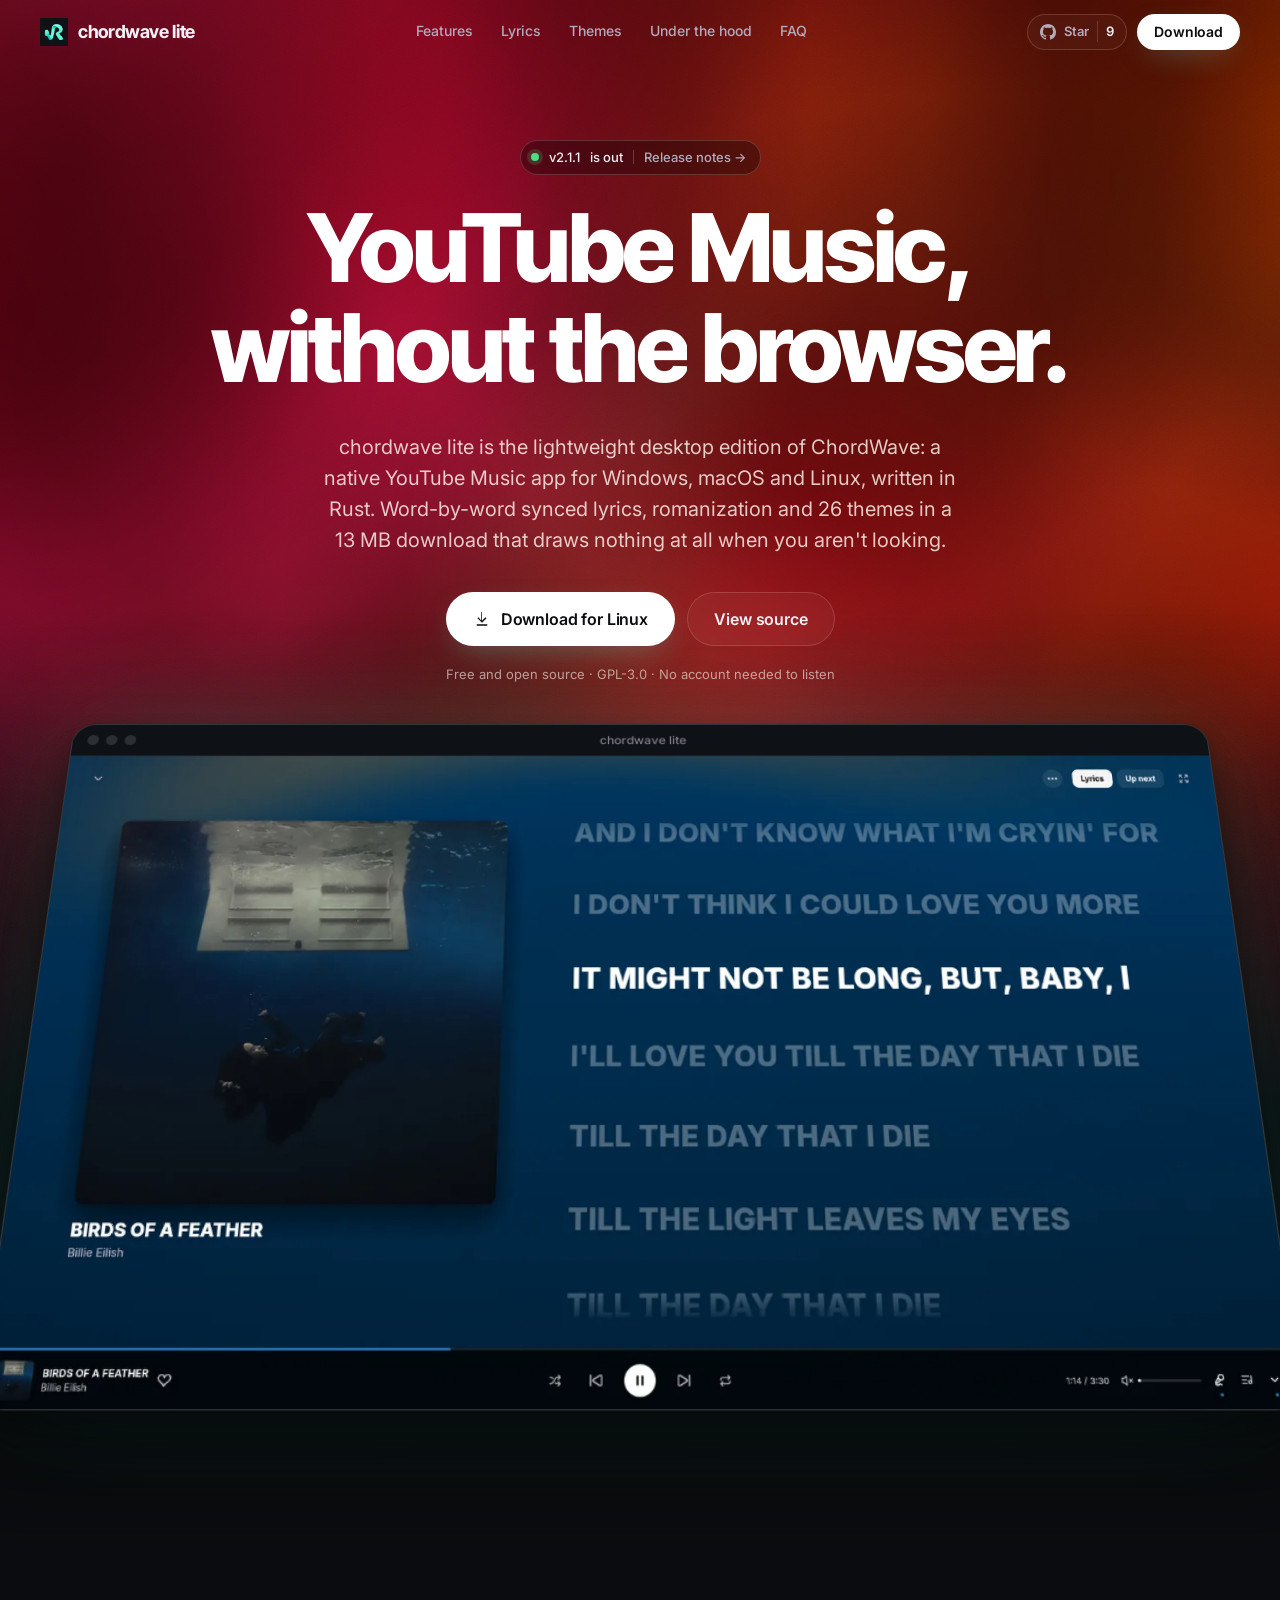
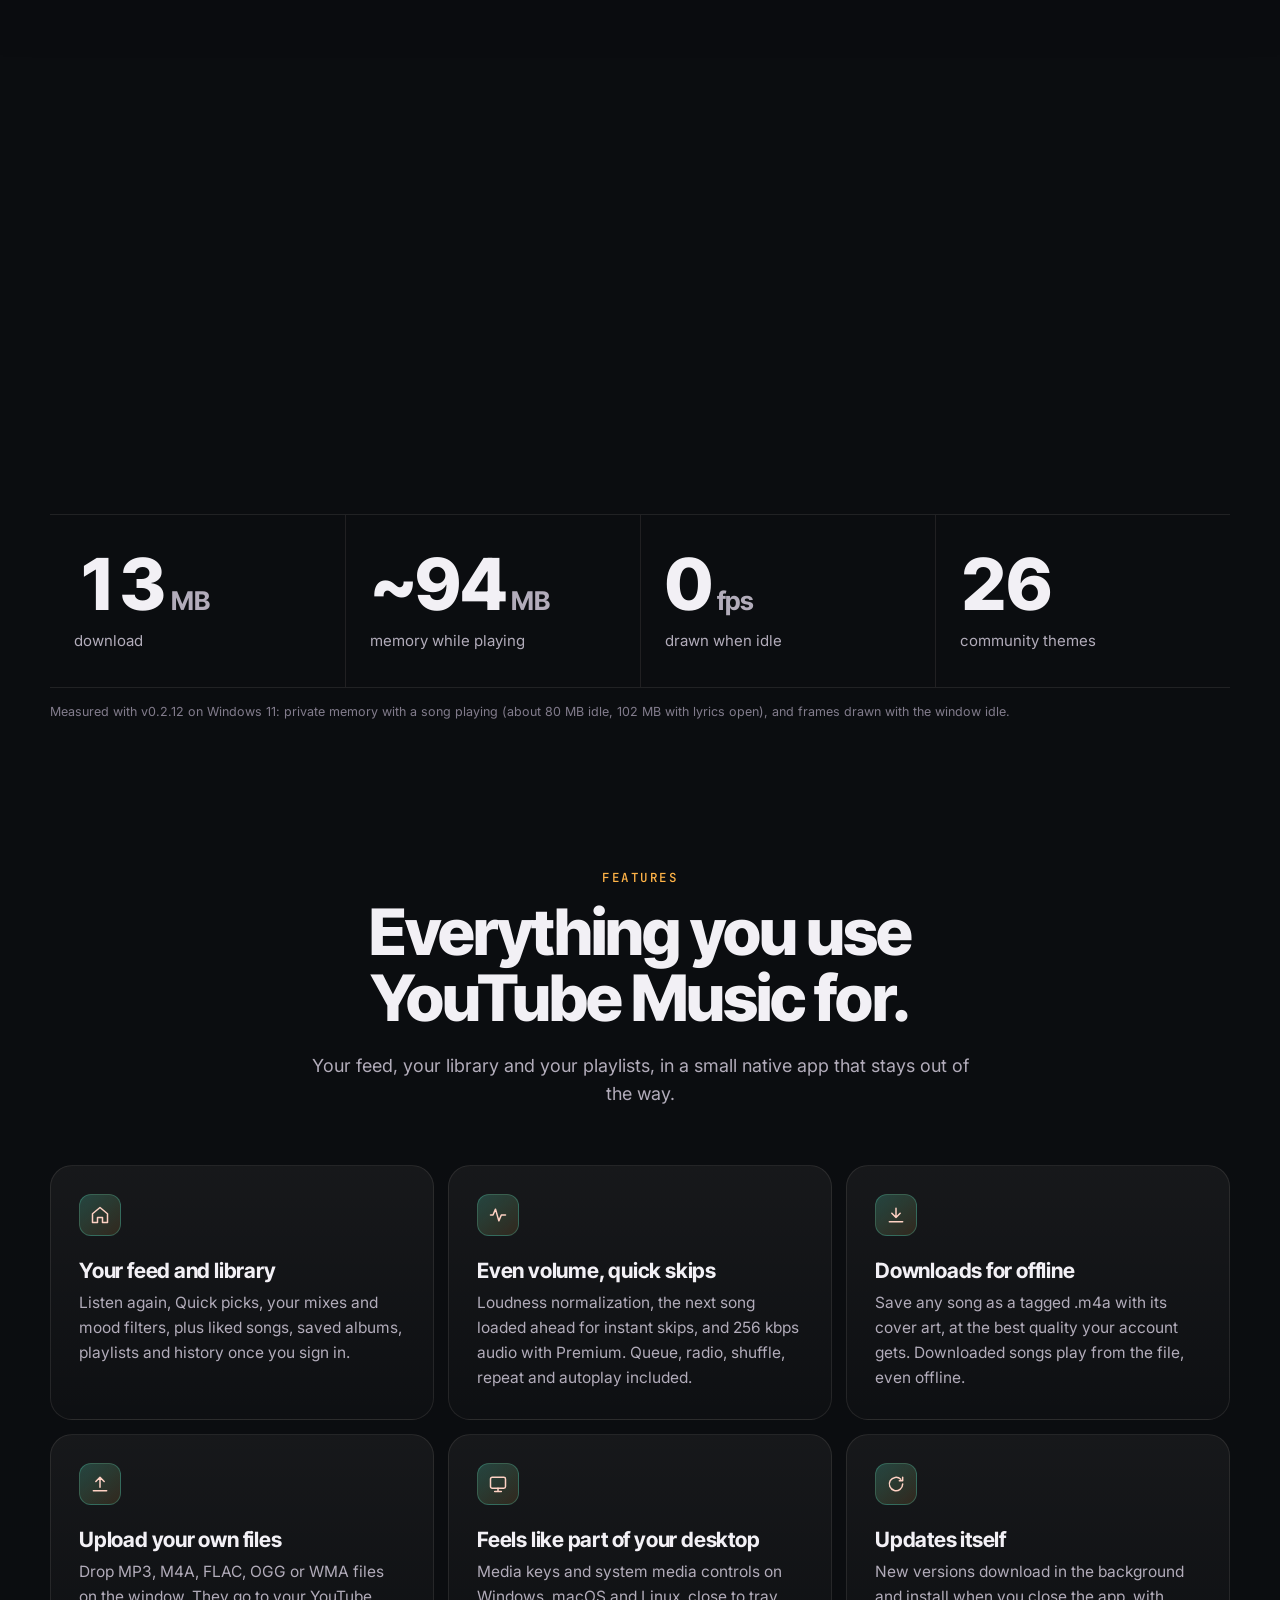
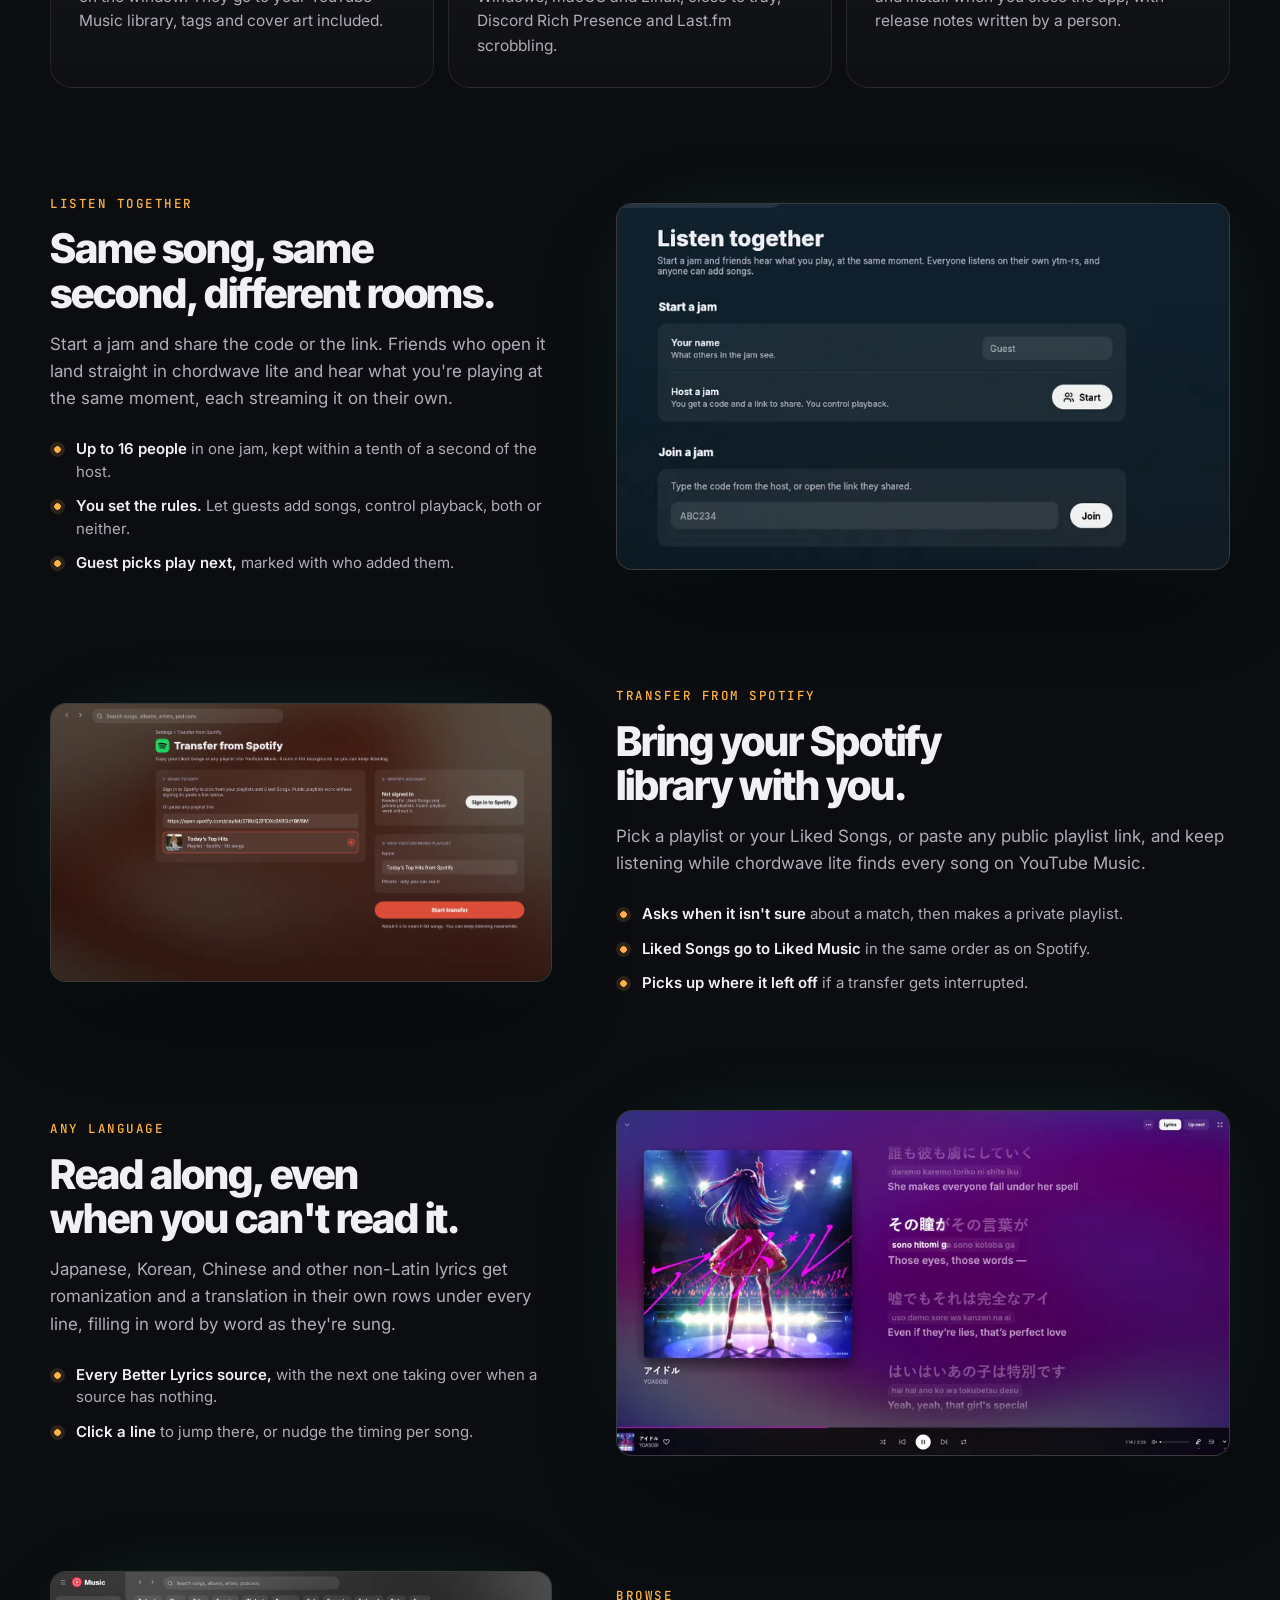
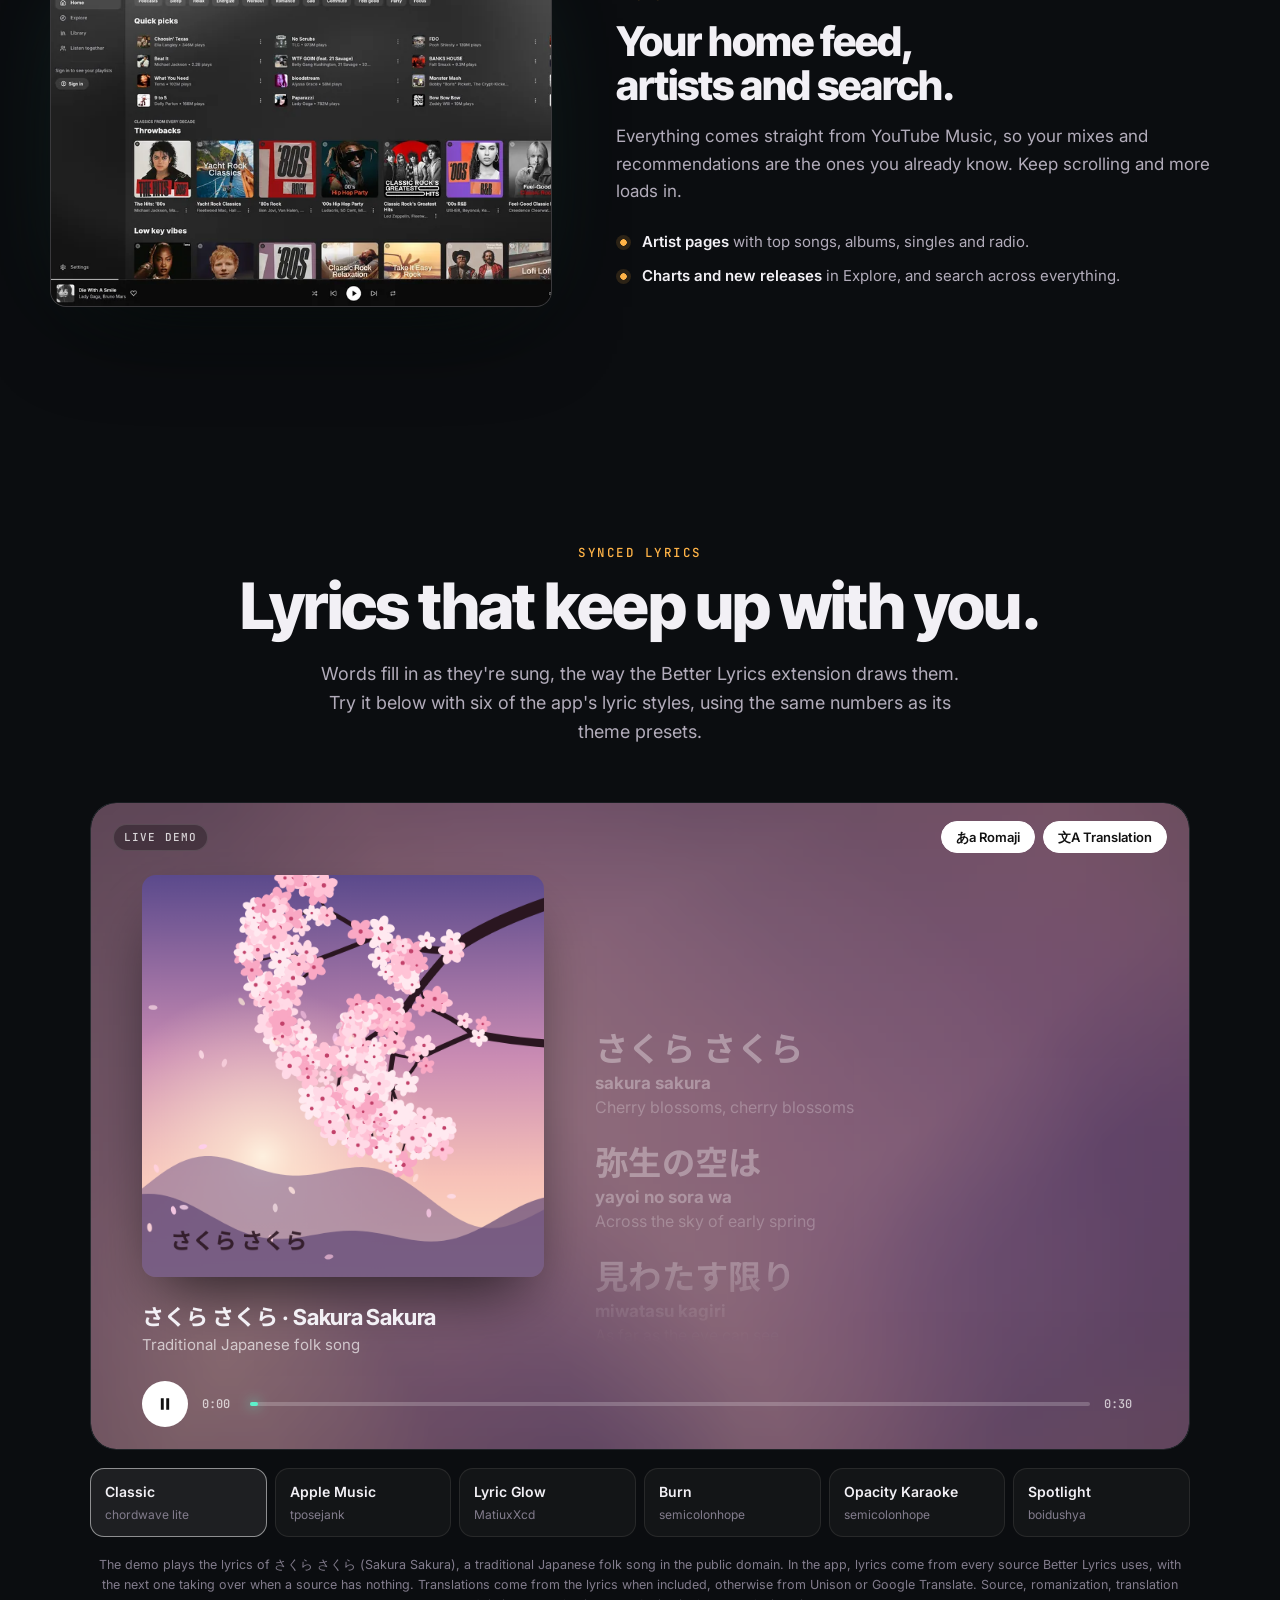
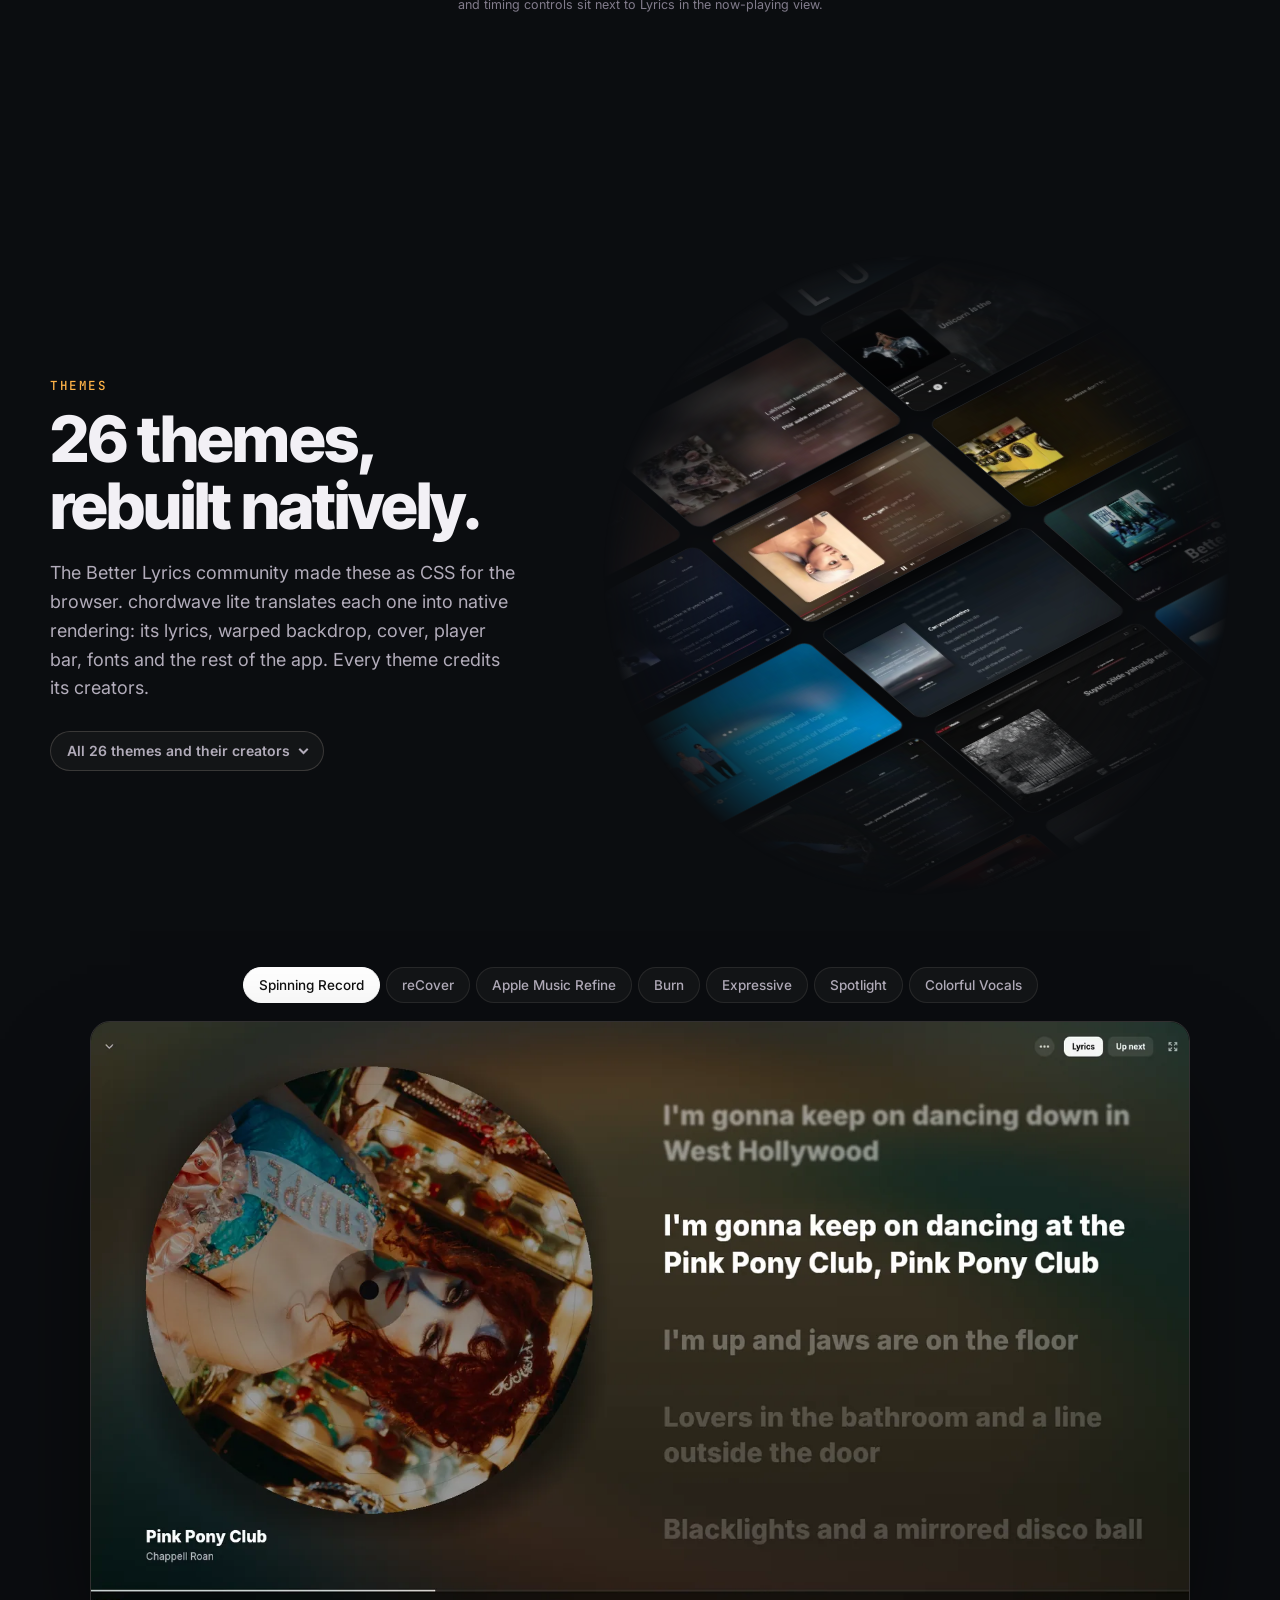
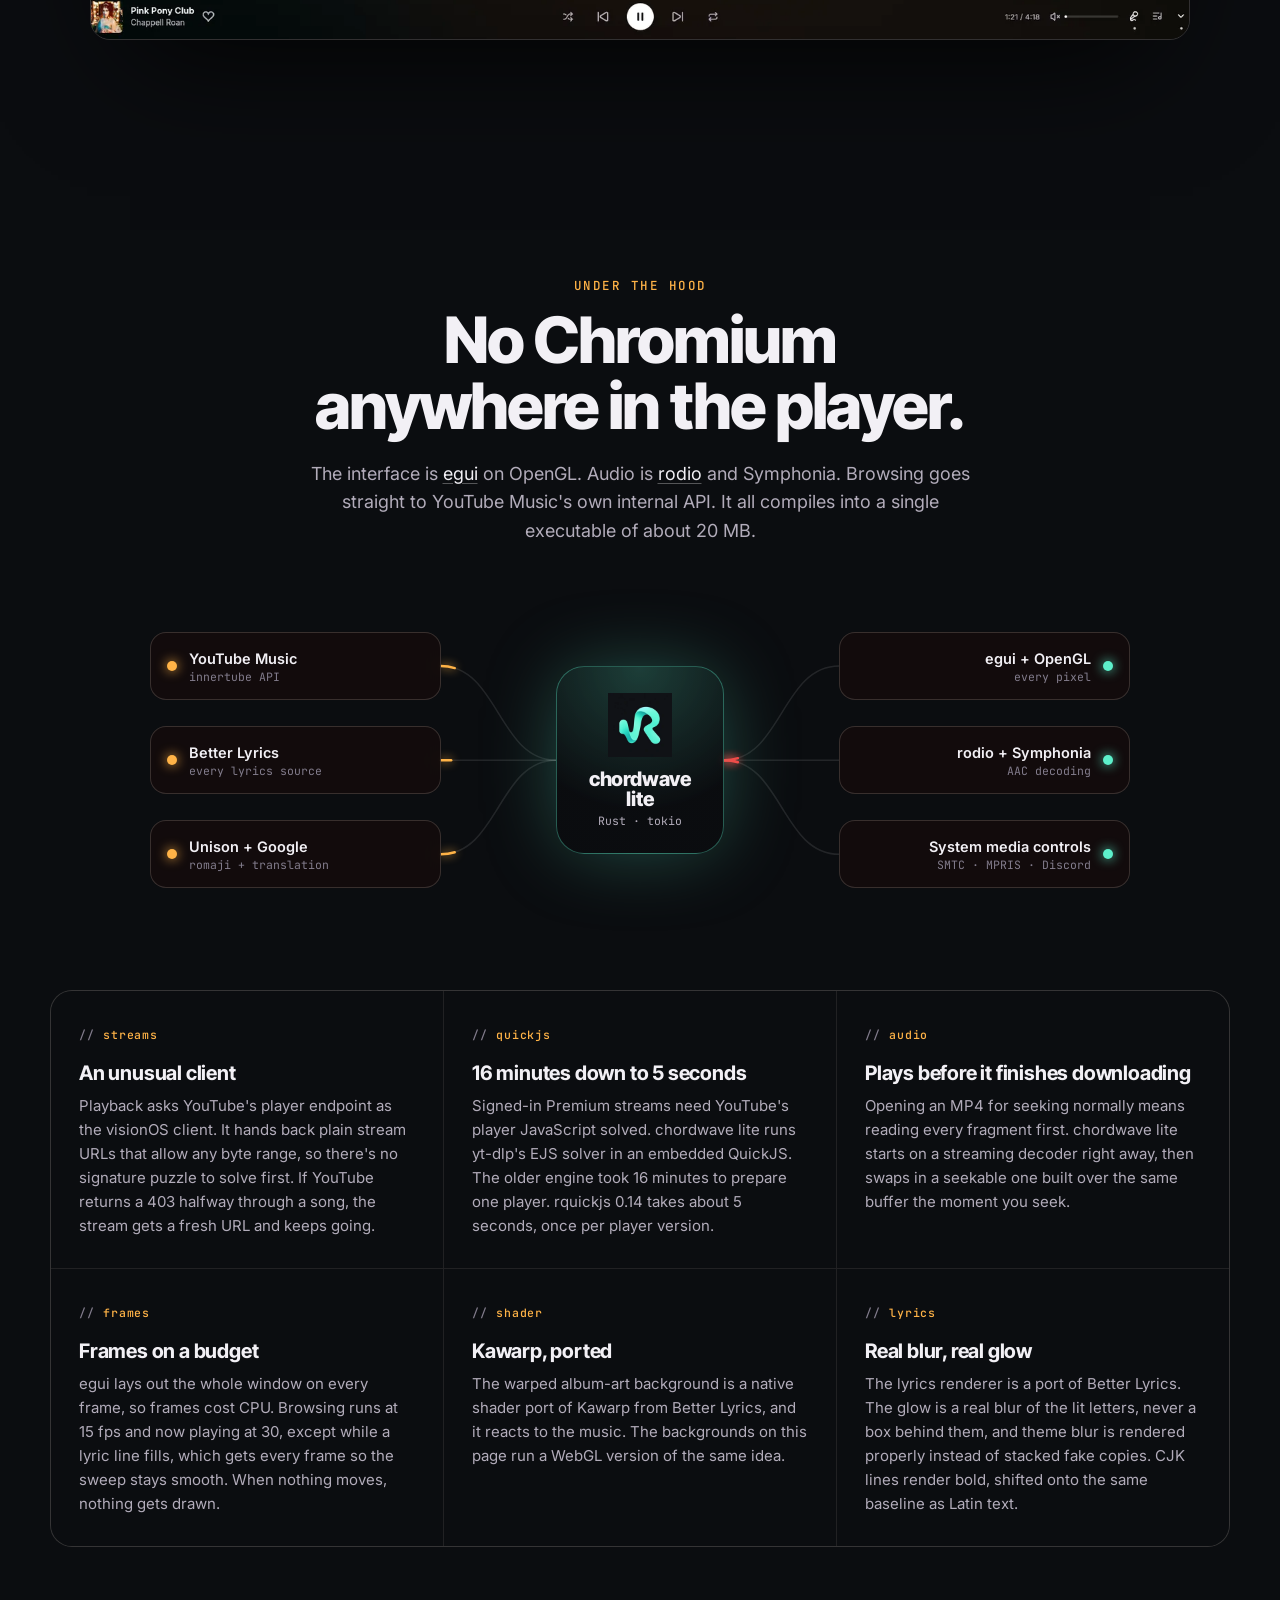
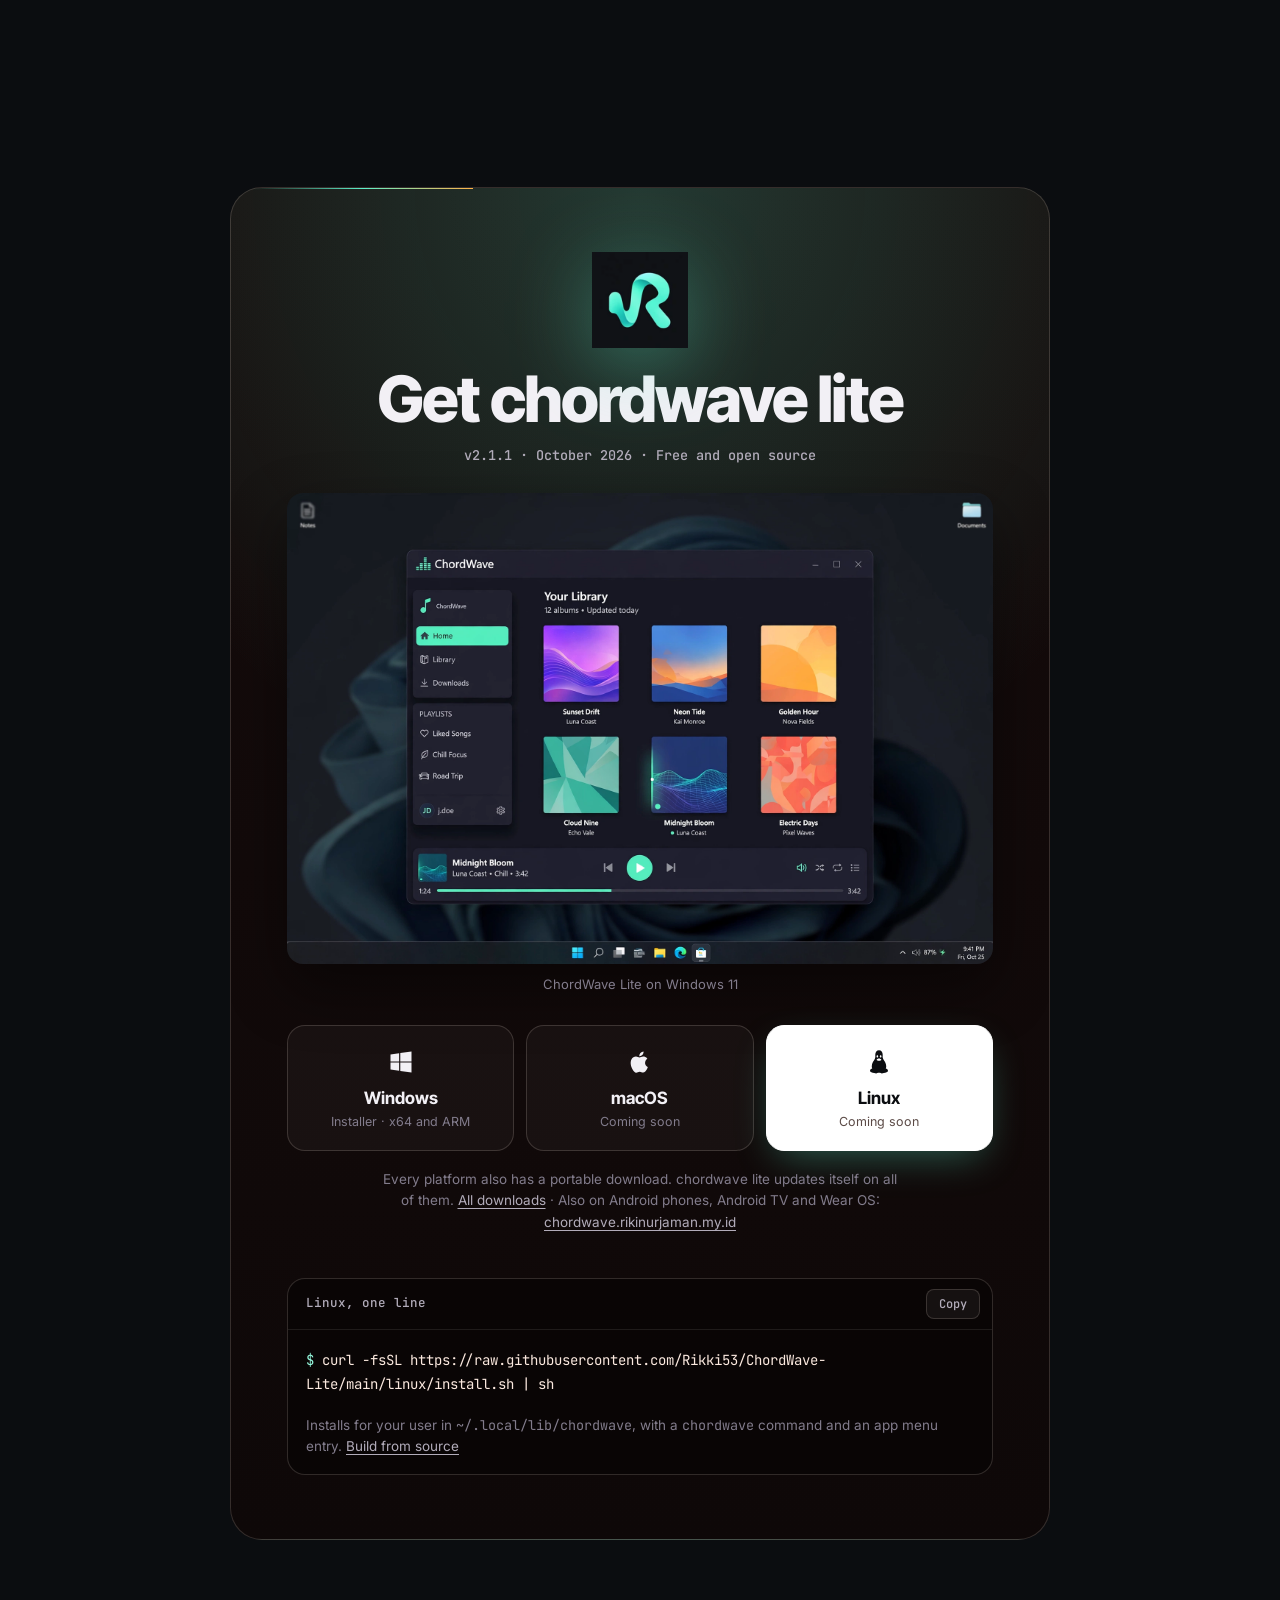
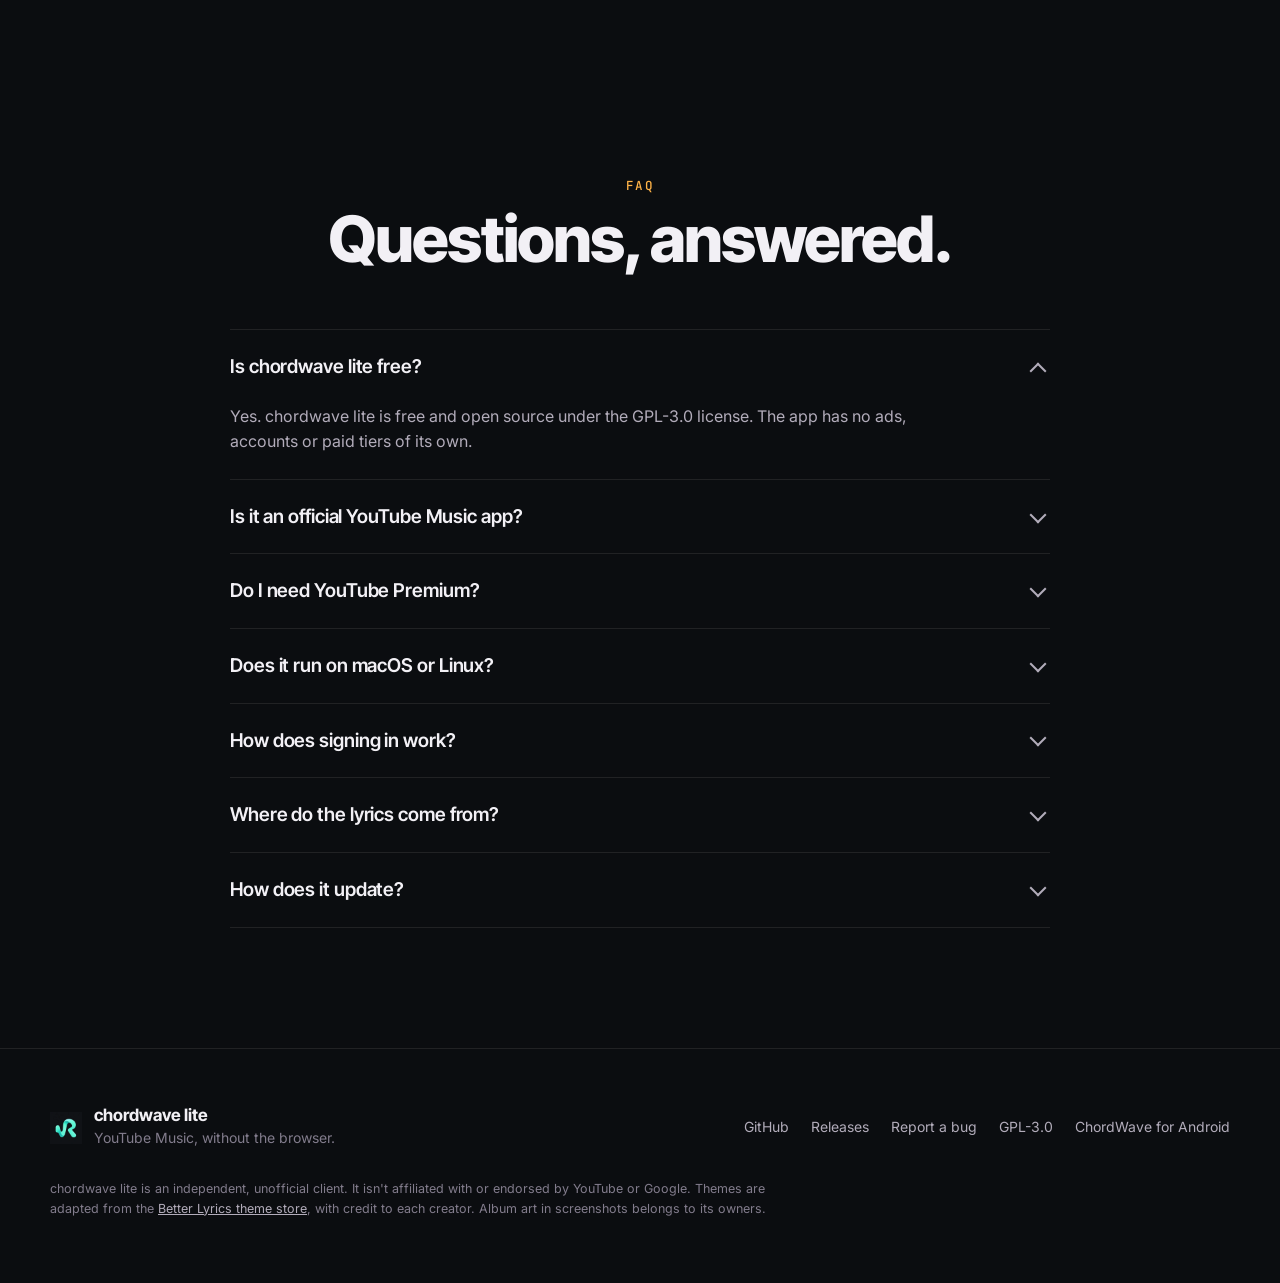
==== commit 773123ec: "Update all repo references after rename to ChordWave-Lite - Updater, jam share links, installer URLs" ====
--- a/docs/index.html
+++ b/docs/index.html
@@ -6,7 +6,7 @@
 <title>chordwave lite: a fast, native YouTube Music desktop app for Windows, macOS and Linux</title>
 <meta name="description" content="chordwave lite is a free, open-source YouTube Music desktop client written in Rust for Windows, macOS and Linux. A 13 MB download with word-by-word synced lyrics, romanization, 26 themes and no Electron.">
 <meta name="keywords" content="YouTube Music desktop app, YouTube Music client, YouTube Music Windows, YouTube Music Mac, YouTube Music Linux, native YouTube Music player, Rust music player, egui, synced lyrics, romanized lyrics, Electron alternative, open source">
-<link rel="canonical" href="https://rikki53.github.io/BitChord-PC-Continued/">
+<link rel="canonical" href="https://rikki53.github.io/ChordWave-Lite/">
 <meta name="robots" content="index, follow, max-image-preview:large">
 <meta name="author" content="Rikki53">
 <meta name="theme-color" content="#101216">
@@ -16,15 +16,15 @@
 <meta property="og:site_name" content="chordwave lite">
 <meta property="og:title" content="chordwave lite: YouTube Music, without the browser">
 <meta property="og:description" content="A native YouTube Music desktop app for Windows, macOS and Linux, written in Rust. Word-by-word synced lyrics with romanization, 26 themes, free and open source.">
-<meta property="og:url" content="https://rikki53.github.io/BitChord-PC-Continued/">
-<meta property="og:image" content="https://rikki53.github.io/BitChord-PC-Continued/og.png">
+<meta property="og:url" content="https://rikki53.github.io/ChordWave-Lite/">
+<meta property="og:image" content="https://rikki53.github.io/ChordWave-Lite/og.png">
 <meta property="og:image:width" content="1200">
 <meta property="og:image:height" content="630">
 <meta property="og:image:alt" content="chordwave lite, a native YouTube Music app, showing synced Japanese lyrics with romanization">
 <meta name="twitter:card" content="summary_large_image">
 <meta name="twitter:title" content="chordwave lite: YouTube Music, without the browser">
 <meta name="twitter:description" content="A native YouTube Music desktop app for Windows, macOS and Linux, written in Rust. Word-by-word lyrics, 26 themes, open source.">
-<meta name="twitter:image" content="https://rikki53.github.io/BitChord-PC-Continued/og.png">
+<meta name="twitter:image" content="https://rikki53.github.io/ChordWave-Lite/og.png">
 
 <link rel="icon" href="favicon.ico" sizes="any">
 <link rel="icon" type="image/png" sizes="32x32" href="favicon-32.png">
@@ -45,7 +45,7 @@
   "@graph": [
     {
       "@type": "SoftwareApplication",
-      "@id": "https://rikki53.github.io/BitChord-PC-Continued/#app",
+      "@id": "https://rikki53.github.io/ChordWave-Lite/#app",
       "name": "chordwave lite",
       "alternateName": "chordwave lite YouTube Music client",
       "description": "A fast, lightweight, native YouTube Music desktop client written in Rust with egui and rodio. Word-by-word synced lyrics with romanization and translation, 26 themes, 256 kbps audio with Premium, uploads, listening together, Spotify playlist transfer, Discord Rich Presence and automatic updates.",
@@ -53,33 +53,33 @@
       "applicationSubCategory": "Music player",
       "operatingSystem": "Windows, macOS, Linux",
       "softwareVersion": "2.1.1",
-      "url": "https://rikki53.github.io/BitChord-PC-Continued/",
-      "downloadUrl": "https://github.com/Rikki53/BitChord-PC-Continued/releases/latest",
-      "installUrl": "https://github.com/Rikki53/BitChord-PC-Continued/releases/latest",
+      "url": "https://rikki53.github.io/ChordWave-Lite/",
+      "downloadUrl": "https://github.com/Rikki53/ChordWave-Lite/releases/latest",
+      "installUrl": "https://github.com/Rikki53/ChordWave-Lite/releases/latest",
       "license": "https://www.gnu.org/licenses/gpl-3.0.html",
       "isAccessibleForFree": true,
-      "image": "https://rikki53.github.io/BitChord-PC-Continued/og.png",
+      "image": "https://rikki53.github.io/ChordWave-Lite/og.png",
       "screenshot": [
-        "https://rikki53.github.io/BitChord-PC-Continued/img/app/now-playing-1600.webp",
-        "https://rikki53.github.io/BitChord-PC-Continued/img/app/jp-1600.webp",
-        "https://rikki53.github.io/BitChord-PC-Continued/img/app/spinning-record-1600.webp"
+        "https://rikki53.github.io/ChordWave-Lite/img/app/now-playing-1600.webp",
+        "https://rikki53.github.io/ChordWave-Lite/img/app/jp-1600.webp",
+        "https://rikki53.github.io/ChordWave-Lite/img/app/spinning-record-1600.webp"
       ],
       "offers": { "@type": "Offer", "price": "0", "priceCurrency": "USD" },
       "author": { "@type": "Person", "name": "Rikki53", "url": "https://github.com/Rikki53" },
-      "sameAs": ["https://github.com/Rikki53/BitChord-PC-Continued"]
+      "sameAs": ["https://github.com/Rikki53/ChordWave-Lite"]
     },
     {
       "@type": "SoftwareSourceCode",
       "name": "chordwave lite",
-      "codeRepository": "https://github.com/Rikki53/BitChord-PC-Continued",
+      "codeRepository": "https://github.com/Rikki53/ChordWave-Lite",
       "programmingLanguage": "Rust",
       "license": "https://www.gnu.org/licenses/gpl-3.0.html",
-      "targetProduct": { "@id": "https://rikki53.github.io/BitChord-PC-Continued/#app" }
+      "targetProduct": { "@id": "https://rikki53.github.io/ChordWave-Lite/#app" }
     },
     {
       "@type": "WebSite",
       "name": "chordwave lite",
-      "url": "https://rikki53.github.io/BitChord-PC-Continued/"
+      "url": "https://rikki53.github.io/ChordWave-Lite/"
     },
     {
       "@type": "FAQPage",
@@ -112,7 +112,7 @@
     <a href="#faq">FAQ</a>
   </nav>
   <div class="nav__actions">
-    <a class="gh-pill" href="https://github.com/Rikki53/BitChord-PC-Continued" rel="noopener" aria-label="chordwave lite on GitHub">
+    <a class="gh-pill" href="https://github.com/Rikki53/ChordWave-Lite" rel="noopener" aria-label="chordwave lite on GitHub">
       <svg viewBox="0 0 16 16" width="16" height="16" aria-hidden="true"><path fill="currentColor" d="M8 0C3.58 0 0 3.58 0 8c0 3.54 2.29 6.53 5.47 7.59.4.07.55-.17.55-.38 0-.19-.01-.82-.01-1.49-2.01.37-2.53-.49-2.69-.94-.09-.23-.48-.94-.82-1.13-.28-.15-.68-.52-.01-.53.63-.01 1.08.58 1.23.82.72 1.21 1.87.87 2.33.66.07-.52.28-.87.51-1.07-1.78-.2-3.64-.89-3.64-3.95 0-.87.31-1.59.82-2.15-.08-.2-.36-1.02.08-2.12 0 0 .67-.21 2.2.82.64-.18 1.32-.27 2-.27.68 0 1.36.09 2 .27 1.53-1.04 2.2-.82 2.2-.82.44 1.1.16 1.92.08 2.12.51.56.82 1.27.82 2.15 0 3.07-1.87 3.75-3.65 3.95.29.25.54.73.54 1.48 0 1.07-.01 1.93-.01 2.2 0 .21.15.46.55.38A8.013 8.013 0 0016 8c0-4.42-3.58-8-8-8z"/></svg>
       <span class="gh-pill__label">Star</span>
       <span class="gh-pill__count" data-stars>9</span>
@@ -128,7 +128,7 @@
   <canvas class="hero__bg" data-warp="hero" aria-hidden="true"></canvas>
   <div class="hero__grain" aria-hidden="true"></div>
   <div class="hero__inner">
-    <a class="chip" href="https://github.com/Rikki53/BitChord-PC-Continued/releases/latest" rel="noopener">
+    <a class="chip" href="https://github.com/Rikki53/ChordWave-Lite/releases/latest" rel="noopener">
       <span class="chip__dot"></span>
       <span data-version>v2.1.1</span> is out
       <span class="chip__sep"></span>
@@ -146,7 +146,7 @@
         <svg viewBox="0 0 24 24" width="18" height="18" aria-hidden="true"><path fill="currentColor" d="M12 3v11.17l4.59-4.58L18 11l-6 6-6-6 1.41-1.41L11 14.17V3zM5 19h14v2H5z"/></svg>
         <span data-os-label>Download</span>
       </a>
-      <a class="btn btn--ghost btn--lg" href="https://github.com/Rikki53/BitChord-PC-Continued" rel="noopener">View source</a>
+      <a class="btn btn--ghost btn--lg" href="https://github.com/Rikki53/ChordWave-Lite" rel="noopener">View source</a>
     </div>
     <p class="hero__meta">Free and open source · GPL-3.0 · No account needed to listen</p>
   </div>
@@ -587,28 +587,28 @@
     </figure>
 
     <div class="platforms">
-      <a class="platform" href="https://github.com/Rikki53/BitChord-PC-Continued/releases/latest" data-os="windows" rel="noopener">
+      <a class="platform" href="https://github.com/Rikki53/ChordWave-Lite/releases/latest" data-os="windows" rel="noopener">
         <svg viewBox="0 0 24 24" aria-hidden="true"><path fill="currentColor" d="M3 5.5 10.4 4.5v7H3zM11.4 4.36 21 3v8.5h-9.6zM3 12.5h7.4v7L3 18.5zM11.4 12.5H21V21l-9.6-1.36z"/></svg>
         <b>Windows</b>
         <small><span data-size="windows">Installer</span> · x64 and ARM</small>
       </a>
-      <a class="platform" href="https://github.com/Rikki53/BitChord-PC-Continued/releases/latest" data-os="macos" rel="noopener">
+      <a class="platform" href="https://github.com/Rikki53/ChordWave-Lite/releases/latest" data-os="macos" rel="noopener">
         <svg viewBox="0 0 24 24" aria-hidden="true"><path fill="currentColor" d="M16.37 12.6c-.02-2.3 1.88-3.4 1.96-3.46-1.07-1.56-2.73-1.78-3.32-1.8-1.41-.14-2.76.83-3.48.83-.72 0-1.83-.81-3-.79-1.55.02-2.97.9-3.77 2.28-1.6 2.78-.41 6.9 1.15 9.16.76 1.1 1.67 2.34 2.86 2.3 1.15-.05 1.58-.74 2.97-.74 1.38 0 1.77.74 2.98.72 1.23-.02 2.01-1.12 2.76-2.23.87-1.28 1.23-2.52 1.25-2.58-.03-.01-2.4-.92-2.42-3.65zM14.1 5.86c.63-.77 1.06-1.83.94-2.89-.91.04-2.01.61-2.66 1.37-.58.67-1.09 1.75-.96 2.79 1.02.08 2.05-.51 2.68-1.27z"/></svg>
         <b>macOS</b>
         <small><span data-size="macos">Coming soon</span></small>
       </a>
-      <a class="platform" href="https://github.com/Rikki53/BitChord-PC-Continued/releases/latest" data-os="linux" rel="noopener">
+      <a class="platform" href="https://github.com/Rikki53/ChordWave-Lite/releases/latest" data-os="linux" rel="noopener">
         <svg viewBox="0 0 24 24" aria-hidden="true"><path fill="currentColor" d="M12 2c-1.9 0-3.2 1.7-3.2 4.1 0 1.2.3 2.1-.4 3.3-.8 1.4-2.6 3.6-2.6 6.3 0 .7.1 1.3.4 1.9-.8.4-1.9.8-1.9 1.8 0 1.3 1.9 1.4 3.6 2 1.1.4 1.9.6 2.6.1.3-.2.6-.3 1.5-.3s1.2.1 1.5.3c.7.5 1.5.3 2.6-.1 1.7-.6 3.6-.7 3.6-2 0-1-1.1-1.4-1.9-1.8.3-.6.4-1.2.4-1.9 0-2.7-1.8-4.9-2.6-6.3-.7-1.2-.4-2.1-.4-3.3C15.2 3.7 13.9 2 12 2zm-1.4 4.2c.4 0 .7.5.7 1s-.3 1-.7 1-.7-.5-.7-1 .3-1 .7-1zm2.8 0c.4 0 .7.5.7 1s-.3 1-.7 1-.7-.5-.7-1 .3-1 .7-1zM12 9c.9 0 2 .6 2 1s-1.1 1-2 1-2-.6-2-1 1.1-1 2-1z"/></svg>
         <b>Linux</b>
         <small><span data-size="linux">Coming soon</span></small>
       </a>
     </div>
-    <p class="dl__small">Every platform also has a portable download. chordwave lite updates itself on all of them. <a href="https://github.com/Rikki53/BitChord-PC-Continued/releases/latest" rel="noopener">All downloads</a> · Also on Android phones, Android TV and Wear OS: <a href="https://chordwave.rikinurjaman.my.id" rel="noopener">chordwave.rikinurjaman.my.id</a></p>
+    <p class="dl__small">Every platform also has a portable download. chordwave lite updates itself on all of them. <a href="https://github.com/Rikki53/ChordWave-Lite/releases/latest" rel="noopener">All downloads</a> · Also on Android phones, Android TV and Wear OS: <a href="https://chordwave.rikinurjaman.my.id" rel="noopener">chordwave.rikinurjaman.my.id</a></p>
 
     <div class="build">
       <div class="build__head"><span>Linux, one line</span><button type="button" class="copy" data-copy="#linux-cmd">Copy</button></div>
-      <pre id="linux-cmd"><code><span class="c-p">$</span> curl -fsSL https://raw.githubusercontent.com/Rikki53/BitChord-PC-Continued/main/linux/install.sh | sh</code></pre>
-      <p>Installs for your user in <code>~/.local/lib/chordwave</code>, with a <code>chordwave</code> command and an app menu entry. <a href="https://github.com/Rikki53/BitChord-PC-Continued#building-from-source" rel="noopener">Build from source</a></p>
+      <pre id="linux-cmd"><code><span class="c-p">$</span> curl -fsSL https://raw.githubusercontent.com/Rikki53/ChordWave-Lite/main/linux/install.sh | sh</code></pre>
+      <p>Installs for your user in <code>~/.local/lib/chordwave</code>, with a <code>chordwave</code> command and an app menu entry. <a href="https://github.com/Rikki53/ChordWave-Lite#building-from-source" rel="noopener">Build from source</a></p>
     </div>
   </div>
 </section>
@@ -639,10 +639,10 @@
       <div><b>chordwave lite</b><span>YouTube Music, without the browser.</span></div>
     </div>
     <nav class="footer__links" aria-label="Project links">
-      <a href="https://github.com/Rikki53/BitChord-PC-Continued" rel="noopener">GitHub</a>
-      <a href="https://github.com/Rikki53/BitChord-PC-Continued/releases" rel="noopener">Releases</a>
-      <a href="https://github.com/Rikki53/BitChord-PC-Continued/issues" rel="noopener">Report a bug</a>
-      <a href="https://github.com/Rikki53/BitChord-PC-Continued/blob/main/LICENSE" rel="noopener">GPL-3.0</a>
+      <a href="https://github.com/Rikki53/ChordWave-Lite" rel="noopener">GitHub</a>
+      <a href="https://github.com/Rikki53/ChordWave-Lite/releases" rel="noopener">Releases</a>
+      <a href="https://github.com/Rikki53/ChordWave-Lite/issues" rel="noopener">Report a bug</a>
+      <a href="https://github.com/Rikki53/ChordWave-Lite/blob/main/LICENSE" rel="noopener">GPL-3.0</a>
       <a href="https://chordwave.rikinurjaman.my.id" rel="noopener">ChordWave for Android</a>
     </nav>
     <p class="footer__fine">chordwave lite is an independent, unofficial client. It isn't affiliated with or endorsed by YouTube or Google. Themes are adapted from the <a href="https://github.com/better-lyrics/themes" rel="noopener">Better Lyrics theme store</a>, with credit to each creator. Album art in screenshots belongs to its owners.</p>
